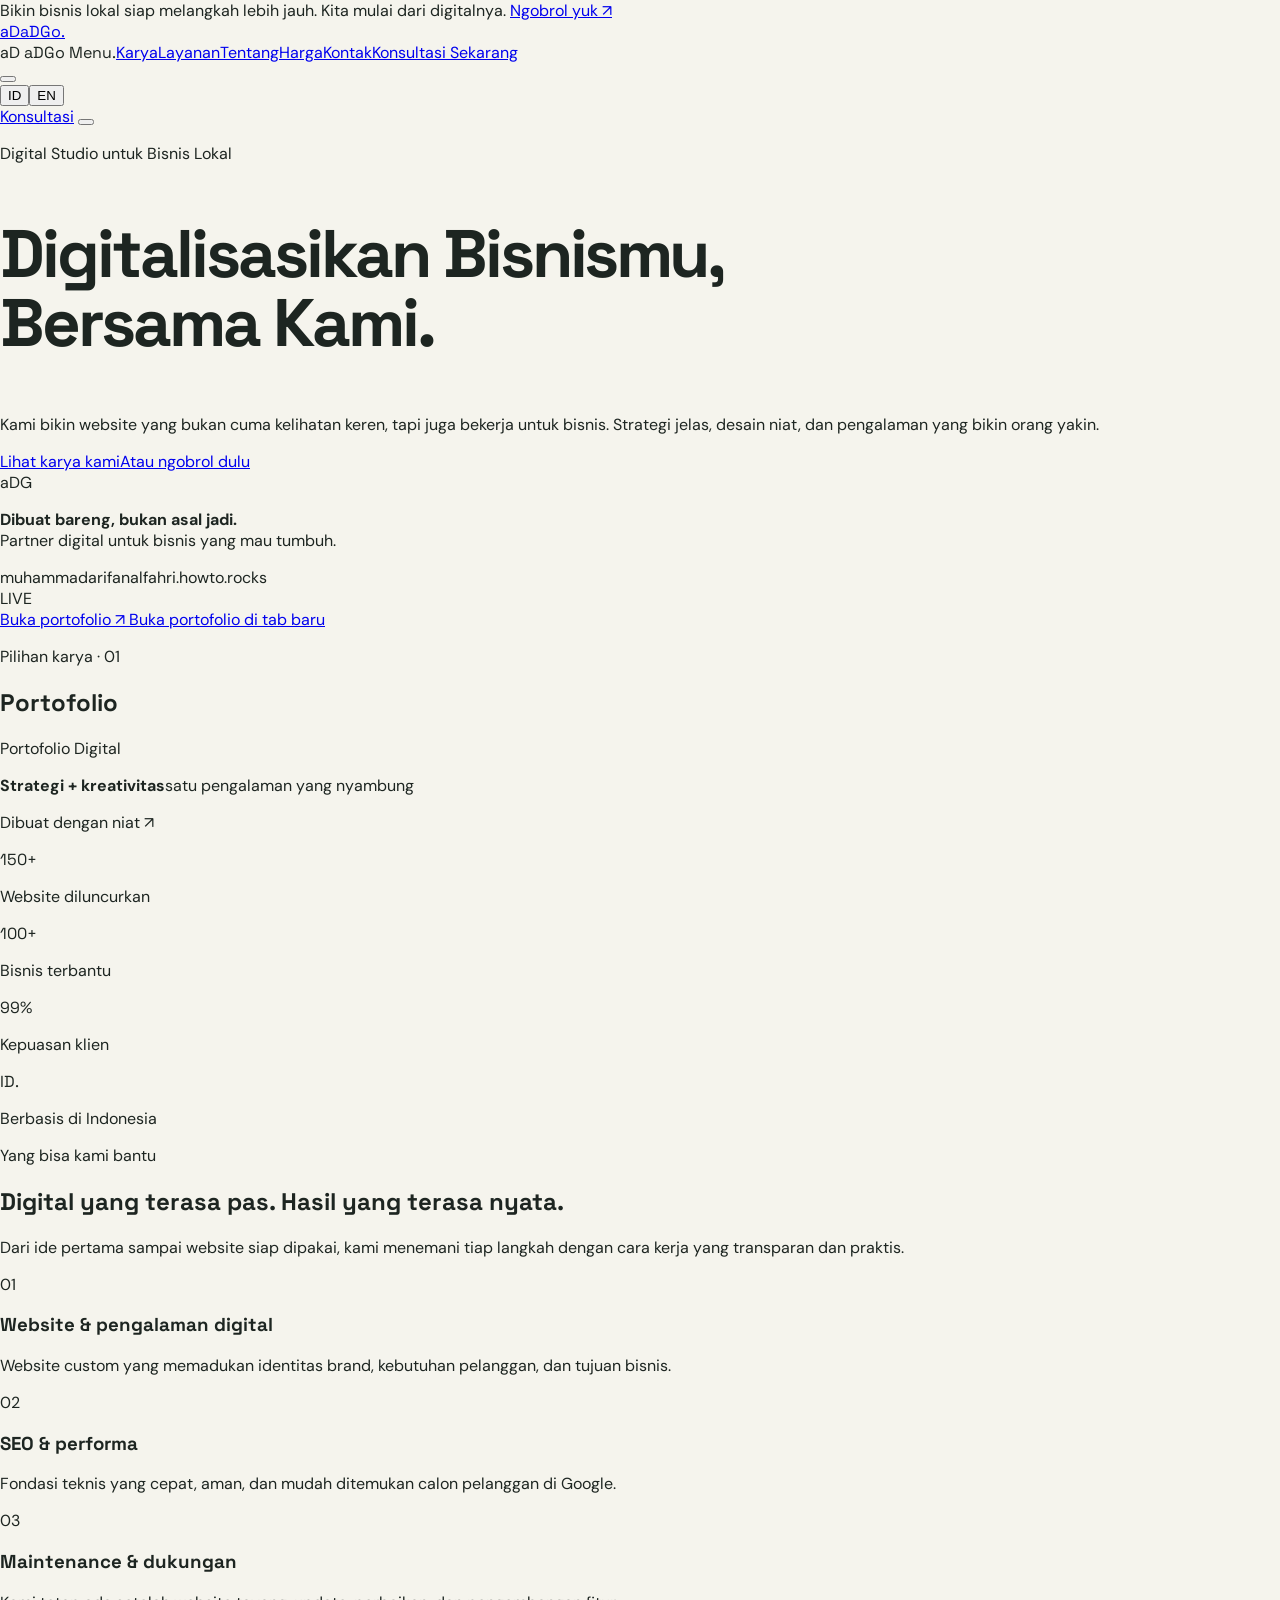
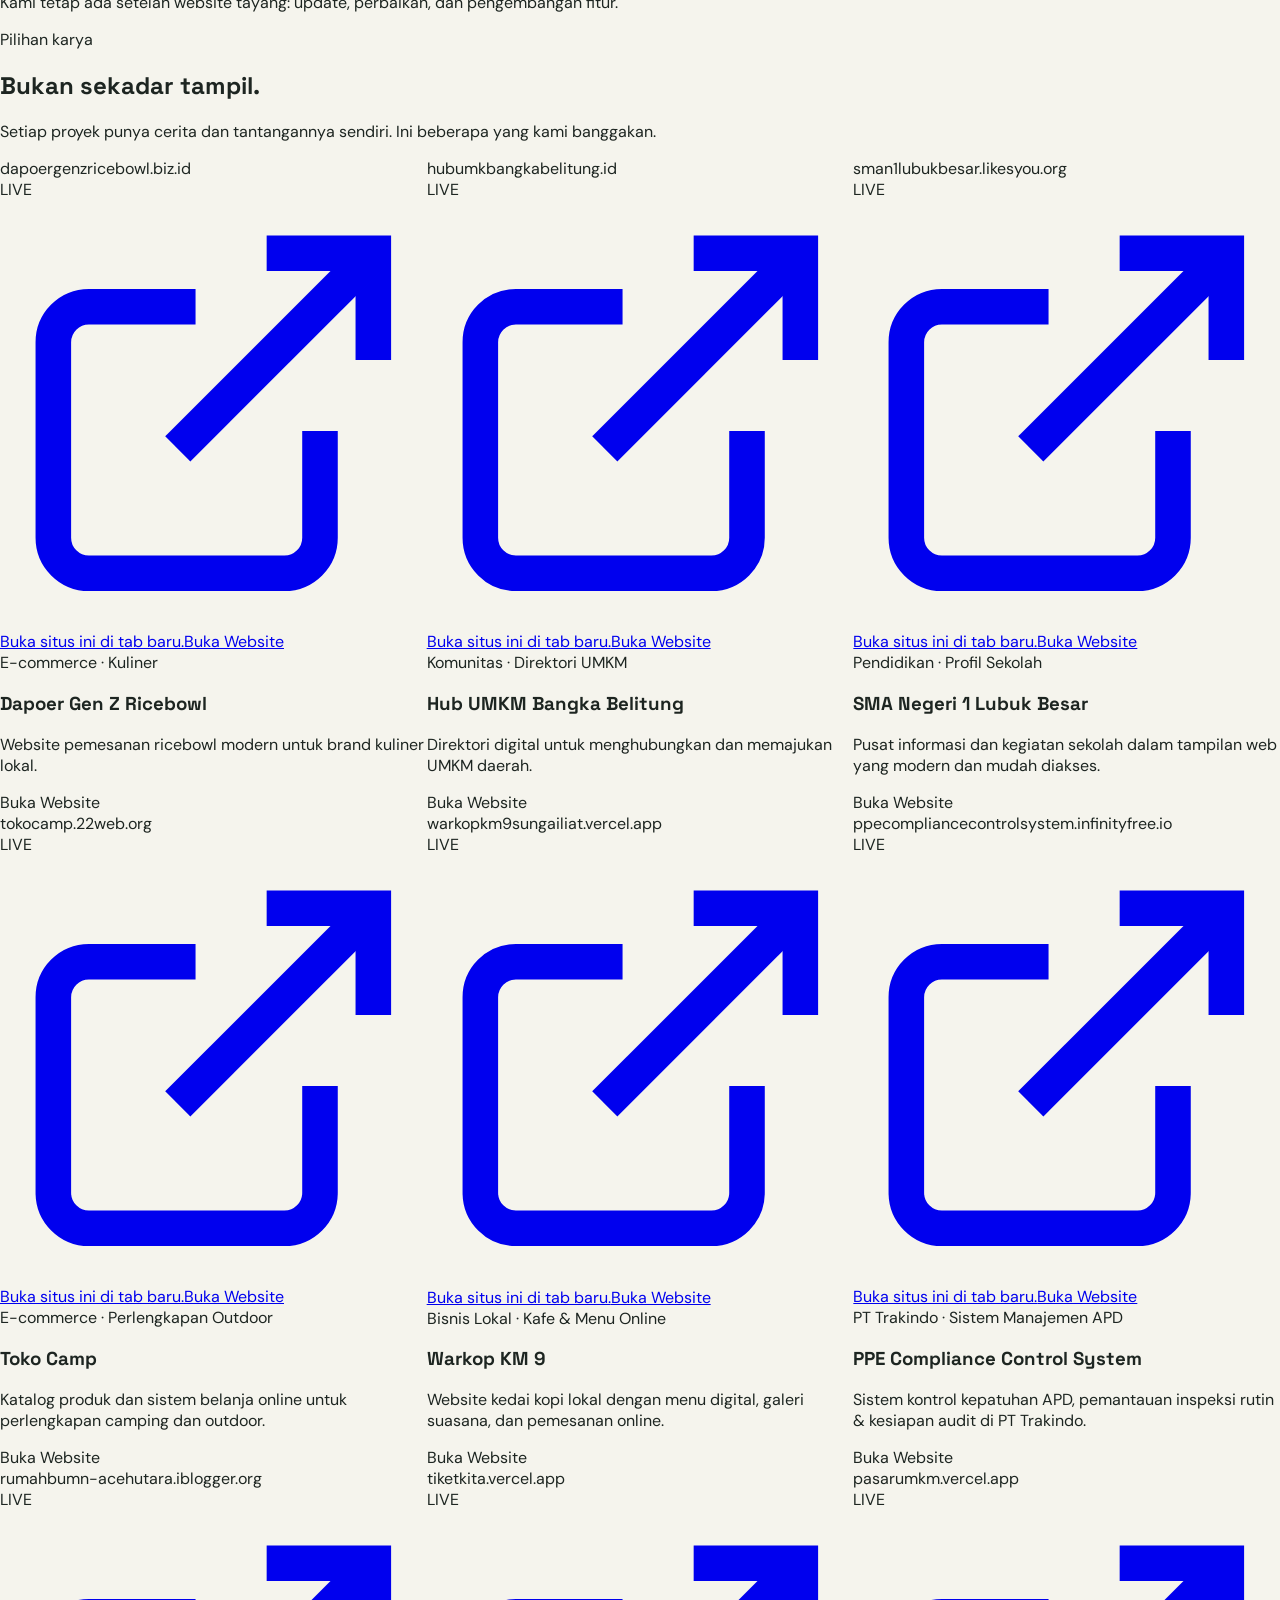
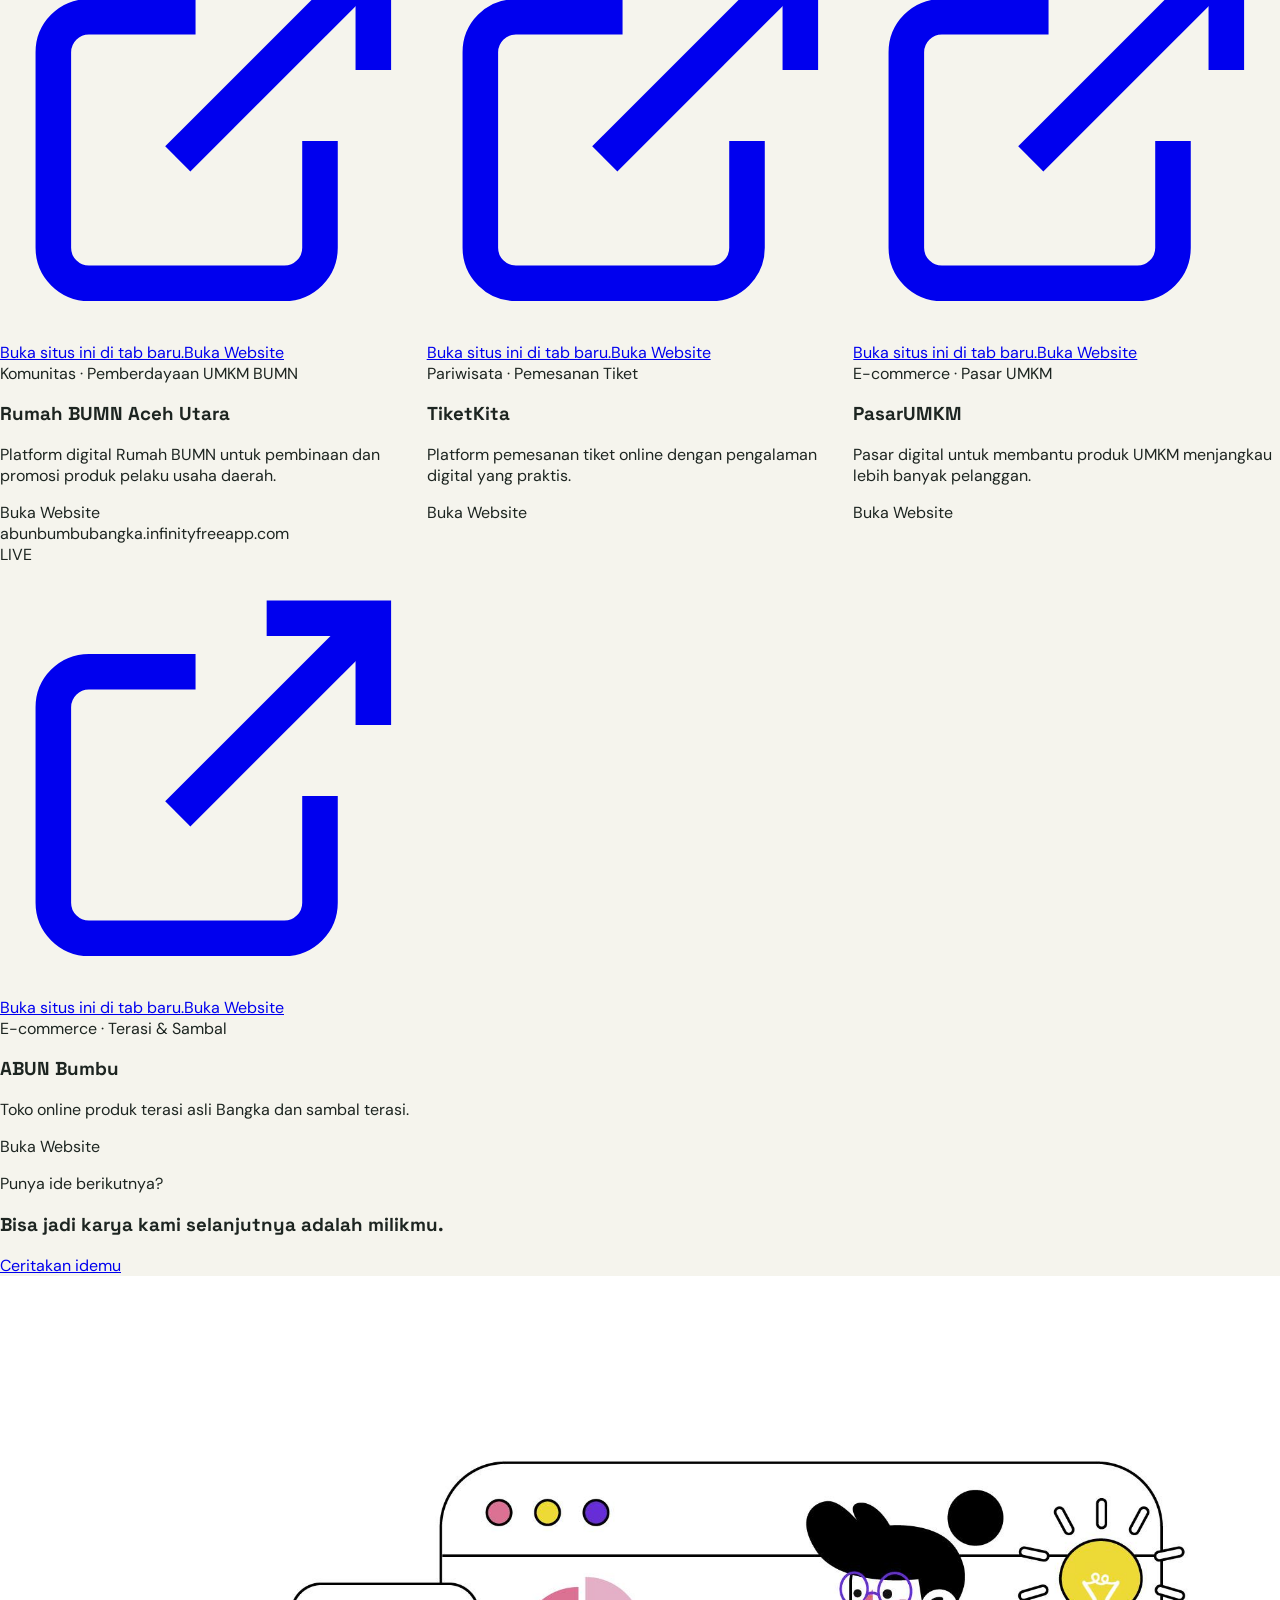
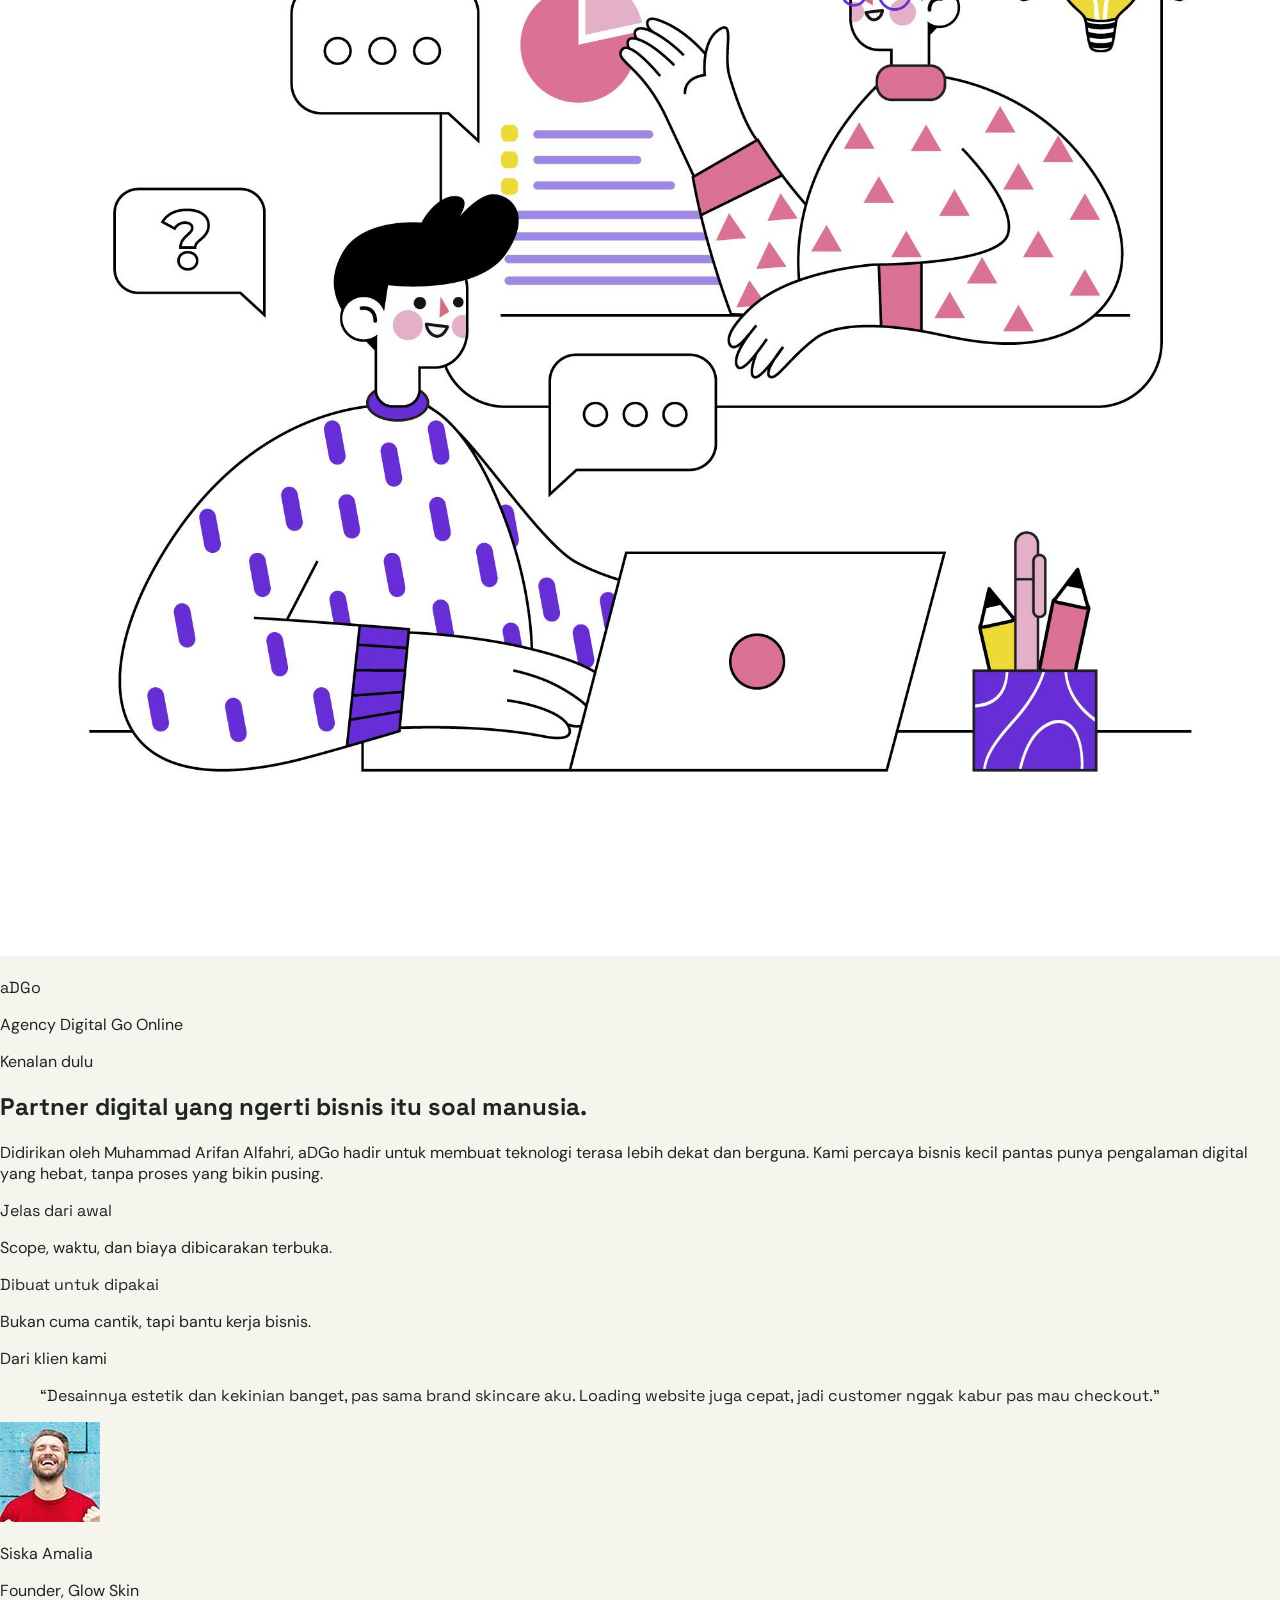
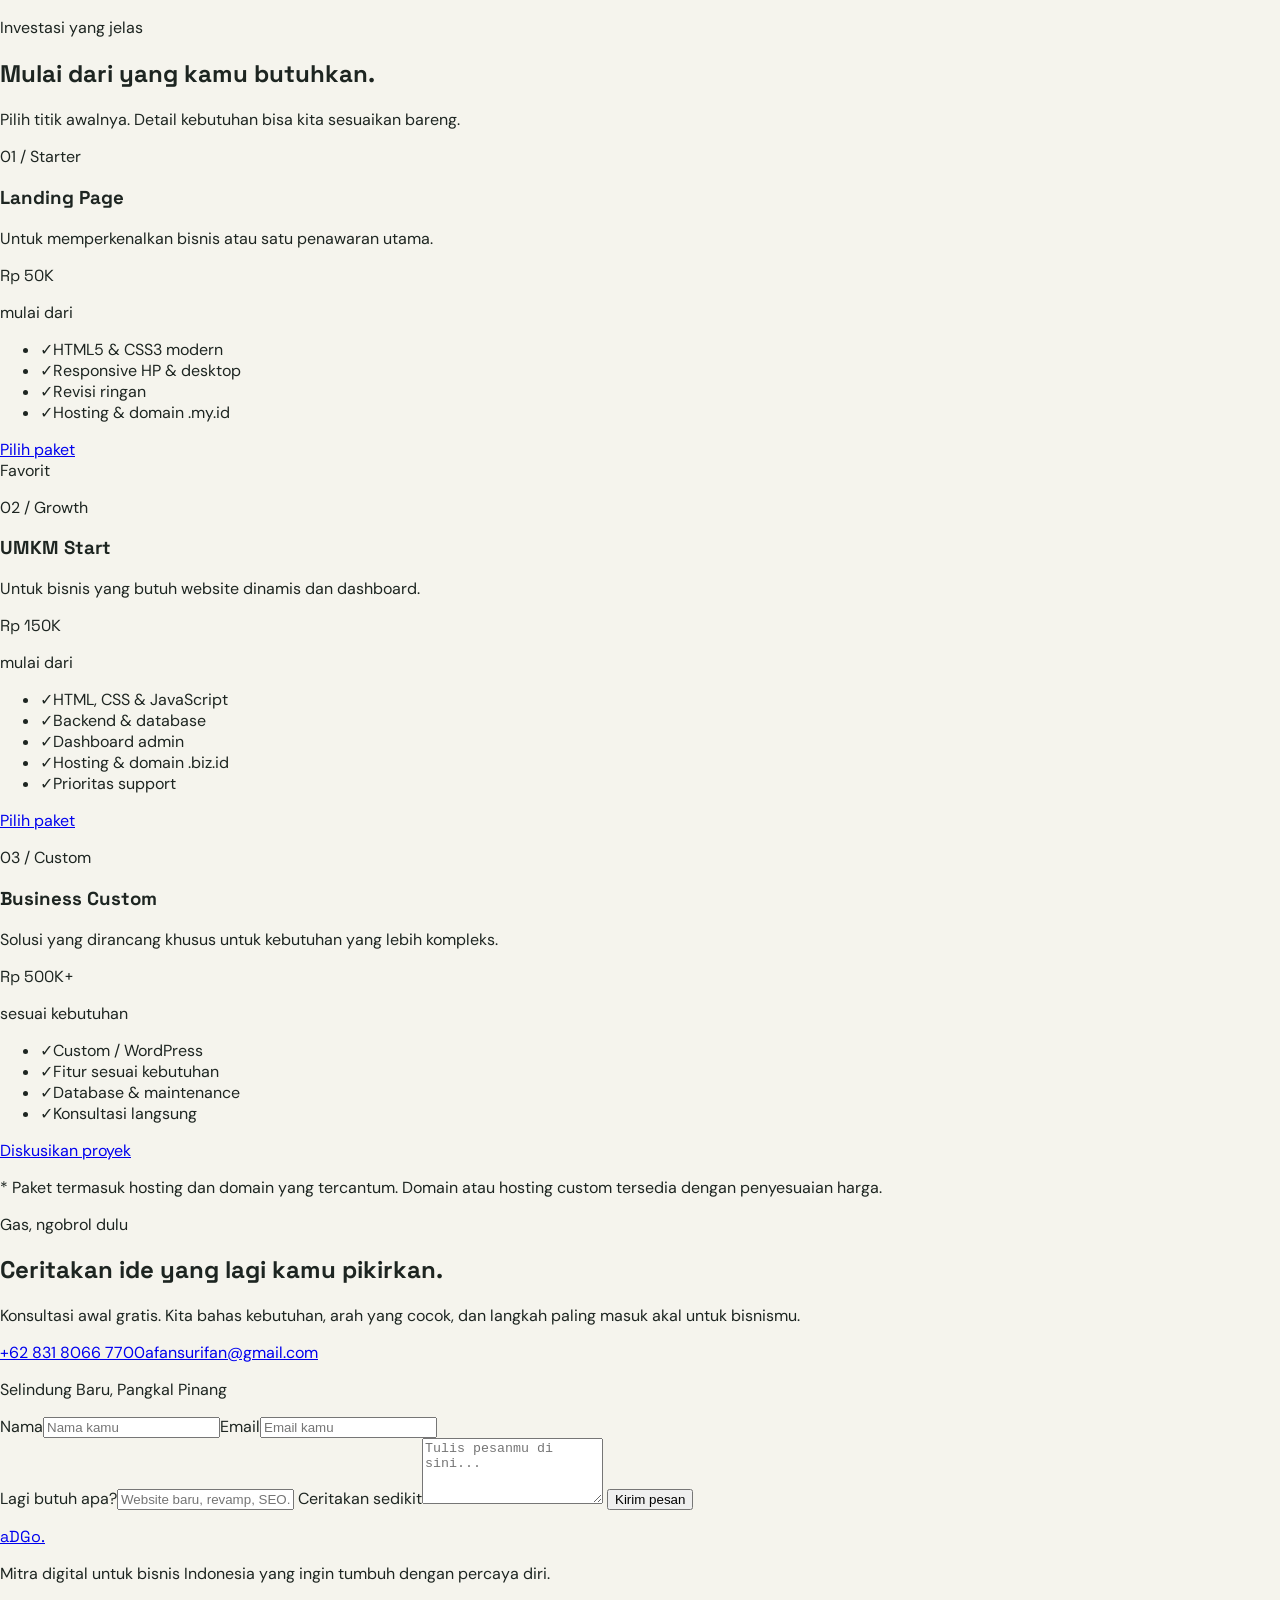
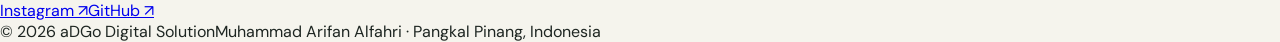
==== index.html @ a9152cf7 "Update index.html" ====
<!doctype html>
<html lang="id">

<head>
    <meta charset="utf-8">
    <meta name="viewport" content="width=device-width, initial-scale=1">
    <meta name="author" content="Muhammad Arifan Alfahri">
    <meta name="description"
        content="aDGo membantu bisnis lokal tumbuh lewat website yang dirancang dengan strategi, visual yang kuat, dan teknologi yang tepat.">
    <meta name="theme-color" content="#f5f4ed">
    <link rel="canonical" href="https://adgo.vercel.app/">
    <meta property="og:title" content="aDGo — Digital yang bikin bisnis bergerak">
    <meta property="og:description"
        content="Website yang dirancang untuk bikin bisnis lokal tampil lebih serius di dunia digital.">
    <meta property="og:image" content="https://adgo.vercel.app/img/portfolio-1.jpg">
    <meta property="og:url" content="https://adgo.vercel.app/">
    <meta property="og:type" content="website">
    <title>aDGo — Agency Digital Go Online</title>
    <link rel="icon" href="favicon.svg" type="image/svg+xml">
    <link rel="preconnect" href="https://fonts.googleapis.com">
    <link rel="preconnect" href="https://fonts.gstatic.com" crossorigin>
    <link
        href="https://fonts.googleapis.com/css2?family=DM+Sans:wght@400;500;600;700&family=Space+Grotesk:wght@400;500;600;700&display=swap"
        rel="stylesheet">
    <script src="https://cdn.jsdelivr.net/npm/@tailwindcss/browser@4"></script>
    <script src="https://unpkg.com/lucide@latest"></script>
    <style>
        :root {
            color-scheme: light;
            --paper: #f5f4ed;
            --ink: #1d2521;
            --muted: #68716b;
            --lime: #d7ff4f;
            --coral: #f07861;
            --line: #d9ddd4;
        }

        * {
            box-sizing: border-box;
            min-width: 0;
        }

        html {
            scroll-behavior: smooth;
            scroll-padding-top: 88px;
            /* fallback untuk browser lama, clip untuk yang modern */
            overflow-x: hidden;
            overflow-x: clip;
            -webkit-text-size-adjust: 100%;
            text-size-adjust: 100%;
        }

        body {
            margin: 0;
            background: var(--paper);
            color: var(--ink);
            font-family: "DM Sans", sans-serif;
            overflow-x: hidden;
            overflow-x: clip;
            overflow-wrap: break-word;
            word-break: normal;
        }

        /* Semua media tidak boleh melebihi container-nya */
        img,
        svg,
        iframe,
        video,
        canvas {
            max-width: 100%;
        }

        h1,
        h2,
        h3,
        h4,
        p,
        li,
        blockquote,
        a,
        span {
            overflow-wrap: break-word;
        }

        h1,
        h2,
        h3,
        .display-font {
            font-family: "Space Grotesk", sans-serif;
            letter-spacing: 0;
        }

        ::selection {
            background: var(--lime);
            color: var(--ink);
        }

        .paper-grid {
            background-image: radial-gradient(#9aa198 0.7px, transparent 0.7px);
            background-size: 18px 18px;
        }

        /* ── Judul hero: ukuran fluid agar tidak pernah terpotong ── */
        .hero-title {
            font-size: clamp(1.95rem, 6.4vw, 4.2rem);
            line-height: 1.03;
            letter-spacing: -0.045em;
        }

        /* ── Grid karya: 1 kolom di HP, 2 di tablet, 3 di desktop ── */
        #projectGrid {
            display: grid;
            grid-template-columns: minmax(0, 1fr);
        }

        @media (min-width: 30rem) {
            #projectGrid {
                grid-template-columns: repeat(2, minmax(0, 1fr));
            }
        }

        @media (min-width: 64rem) {
            #projectGrid {
                grid-template-columns: repeat(3, minmax(0, 1fr));
            }
        }

        /* ── Mobile drawer navigasi ── */
        #navLinks.mobile-drawer {
            position: fixed;
            top: 0;
            left: 0;
            right: 0;
            width: 100%;
            max-height: 85vh;
            overflow-y: auto;
            -webkit-overflow-scrolling: touch;
            background: #f5f4ed;
            border-bottom: 2px solid #1d2521;
            box-shadow: 0 25px 50px -12px rgba(29, 37, 33, 0.35);
            transform: translateY(-100%);
            transition: transform 0.35s cubic-bezier(0.16, 1, 0.3, 1), opacity 0.3s ease;
            opacity: 0;
            pointer-events: none;
            display: flex;
            flex-direction: column;
            z-index: 100;
        }

        #navLinks.mobile-drawer.is-open {
            transform: translateY(0);
            opacity: 1;
            pointer-events: auto;
        }

        #navScrim {
            position: fixed;
            inset: 0;
            background: rgba(17, 23, 19, 0.6);
            backdrop-filter: blur(4px);
            -webkit-backdrop-filter: blur(4px);
            z-index: 90;
            transition: opacity 0.3s ease;
            opacity: 0;
            pointer-events: none;
        }

        #navScrim.is-open {
            opacity: 1;
            pointer-events: auto;
        }

        @media (min-width: 64rem) {

            #navLinks.mobile-drawer,
            #navLinks.mobile-drawer.is-open {
                position: static;
                inset: auto;
                transform: none;
                opacity: 1;
                pointer-events: auto;
                display: flex;
                flex-direction: row;
                width: auto;
                max-height: none;
                overflow: visible;
                background: transparent;
                border: 0;
                box-shadow: none;
                z-index: auto;
            }
        }

        .reveal {
            animation: rise-in .7s both;
        }

        @keyframes rise-in {
            from {
                opacity: 0;
                transform: translateY(18px);
            }

            to {
                opacity: 1;
                transform: translateY(0);
            }
        }

        @media (prefers-reduced-motion: reduce) {

            *,
            *::before,
            *::after {
                scroll-behavior: auto !important;
                animation-duration: .01ms !important;
                transition-duration: .01ms !important;
            }
        }
    </style>
</head>

<body>
    <div class="bg-[#1d2521] px-4 py-2.5 text-center text-xs font-medium text-white sm:text-sm">
        <span data-id="Bikin bisnis lokal siap melangkah lebih jauh. Kita mulai dari digitalnya."
            data-en="Helping local businesses take their next step. Let's start with digital.">Bikin bisnis lokal siap
            melangkah lebih jauh. Kita mulai dari digitalnya.</span>
        <a href="#contact"
            class="ml-2 inline-flex items-center gap-1 font-bold text-[#d7ff4f] underline underline-offset-4"><span
                data-id="Ngobrol yuk" data-en="Let's talk">Ngobrol yuk</span> <span aria-hidden="true">↗</span></a>
    </div>

    <header class="sticky top-0 z-50 border-b border-[#d9ddd4] bg-[#f5f4ed]/95 backdrop-blur-md">
        <nav class="mx-auto flex max-w-7xl items-center justify-between gap-3 px-4 py-4 sm:px-5 lg:px-8"
            aria-label="Main navigation">
            <a href="#home" class="flex shrink-0 items-center gap-2.5" aria-label="aDGo home"><span
                    class="grid size-9 place-items-center rounded-[10px] bg-[#d7ff4f] font-bold tracking-tight">aD</span><span
                    class="display-font text-xl font-bold">aDGo<span class="text-[#f07861]">.</span></span></a>
            <button id="navScrim" type="button"
                class="fixed inset-0 z-[60] hidden bg-[#111713]/50 backdrop-blur-sm lg:hidden"
                aria-label="Close menu"></button>
            <div id="navLinks"
                class="mobile-drawer flex flex-col gap-1 px-6 pb-6 pt-5 lg:flex-row lg:items-center lg:gap-7 lg:p-0">
                <div class="mb-4 flex items-center justify-between border-b border-[#d9ddd4] pb-4 lg:hidden">
                    <div class="flex items-center gap-2">
                        <span class="grid size-8 place-items-center rounded-lg bg-[#d7ff4f] text-xs font-bold">aD</span>
                        <span class="display-font text-lg font-bold">aDGo Menu<span
                                class="text-[#f07861]">.</span></span>
                    </div>
                    <button id="drawerCloseButton" type="button"
                        class="grid size-10 place-items-center rounded-full border border-[#d9ddd4] text-[#1d2521] hover:bg-black/5"
                        aria-label="Close menu"><i data-lucide="x" class="size-5"></i></button>
                </div>
                <a class="nav-link block border-b border-[#d9ddd4]/60 py-3 text-base font-semibold text-[#58615b] hover:text-[#1d2521] lg:border-0 lg:py-0 lg:text-sm"
                    href="#work" data-id="Karya" data-en="Work">Karya</a>
                <a class="nav-link block border-b border-[#d9ddd4]/60 py-3 text-base font-semibold text-[#58615b] hover:text-[#1d2521] lg:border-0 lg:py-0 lg:text-sm"
                    href="#services" data-id="Layanan" data-en="Services">Layanan</a>
                <a class="nav-link block border-b border-[#d9ddd4]/60 py-3 text-base font-semibold text-[#58615b] hover:text-[#1d2521] lg:border-0 lg:py-0 lg:text-sm"
                    href="#about" data-id="Tentang" data-en="About">Tentang</a>
                <a class="nav-link block border-b border-[#d9ddd4]/60 py-3 text-base font-semibold text-[#58615b] hover:text-[#1d2521] lg:border-0 lg:py-0 lg:text-sm"
                    href="#pricing" data-id="Harga" data-en="Pricing">Harga</a>
                <a class="nav-link block border-b border-[#d9ddd4]/60 py-3 text-base font-semibold text-[#58615b] hover:text-[#1d2521] lg:border-0 lg:py-0 lg:text-sm"
                    href="#contact" data-id="Kontak" data-en="Contact">Kontak</a>
                <div class="mt-4 flex flex-col gap-3 pt-2 lg:hidden">
                    <a href="https://api.whatsapp.com/send/?phone=6283180667700" target="_blank" rel="noreferrer"
                        class="flex items-center justify-center gap-2 rounded-full bg-[#1d2521] py-3 text-sm font-bold text-white shadow-md">
                        <span data-id="Konsultasi Sekarang" data-en="Let's talk">Konsultasi Sekarang</span>
                        <i data-lucide="arrow-up-right" class="size-4 text-[#d7ff4f]"></i>
                    </a>
                </div>
            </div>
            <div class="flex shrink-0 items-center gap-2 sm:gap-3">
                <div class="flex items-center rounded-full border border-[#d9ddd4] p-1 text-xs font-bold"
                    aria-label="Choose language"><button type="button"
                        class="lang-button rounded-full bg-[#1d2521] px-2.5 py-1.5 text-white" data-lang="id"
                        aria-pressed="true">ID</button><button type="button"
                        class="lang-button rounded-full px-2.5 py-1.5 text-[#68716b]" data-lang="en"
                        aria-pressed="false">EN</button></div>
                <a href="https://api.whatsapp.com/send/?phone=6283180667700" target="_blank" rel="noreferrer"
                    class="hidden items-center gap-2 rounded-full bg-[#1d2521] px-5 py-3 text-sm font-bold text-white transition hover:bg-[#38423b] sm:inline-flex"><span
                        data-id="Konsultasi" data-en="Let's talk">Konsultasi</span><i data-lucide="arrow-up-right"
                        class="size-4"></i></a>
                <button id="menuButton" type="button"
                    class="grid size-10 place-items-center rounded-full border border-[#d9ddd4] lg:hidden"
                    aria-label="Open menu" aria-expanded="false" aria-controls="navLinks"><i data-lucide="menu"
                        class="size-5"></i></button>
            </div>
        </nav>
    </header>

    <main>
        <section id="home"
            class="mx-auto grid max-w-7xl items-center gap-12 px-5 pb-20 pt-14 md:pb-28 md:pt-20 lg:grid-cols-[1.02fr_.98fr] lg:gap-8 lg:px-8">
            <div class="reveal relative z-10">
                <p
                    class="mb-6 inline-flex items-center gap-2 rounded-full border border-[#d9ddd4] bg-white/60 px-4 py-2 text-xs font-bold uppercase tracking-[.12em] text-[#59625b]">
                    <span class="size-2 shrink-0 rounded-full bg-[#f07861]"></span><span
                        data-id="Digital Studio untuk Bisnis Lokal" data-en="Digital Studio for Local Business">Digital
                        Studio untuk Bisnis Lokal</span>
                </p>
                <h1 class="display-font hero-title max-w-3xl font-bold">
                    <span data-id="Digitalisasikan Bisnismu," data-en="Digitalize Your Business,">Digitalisasikan
                        Bisnismu,</span><br><span class="relative inline-block"><span class="relative z-10"
                            data-id="Bersama Kami." data-en="Grow & Compete Digitally.">Maju Bersama &amp;
                            Bersaing.</span><span
                            class="absolute -bottom-1 left-0 -z-0 h-5 w-full -rotate-2 bg-[#d7ff4f] sm:h-7"></span></span>
                </h1>
                <p class="mt-7 max-w-xl text-base leading-8 text-[#68716b] sm:text-lg"
                    data-id="Kami bikin website yang bukan cuma kelihatan keren, tapi juga bekerja untuk bisnis. Strategi jelas, desain niat, dan pengalaman yang bikin orang yakin."
                    data-en="We build websites that don't just look good, but work hard for your business. Clear strategy, thoughtful design, and experiences that earn trust.">
                    Kami bikin website yang bukan cuma kelihatan keren, tapi juga bekerja untuk bisnis. Strategi jelas,
                    desain niat, dan pengalaman yang bikin orang yakin.</p>
                <div class="mt-8 flex flex-wrap items-center gap-3"><a href="#work"
                        class="inline-flex items-center gap-3 rounded-full bg-[#1d2521] px-6 py-4 text-sm font-bold text-white transition hover:-translate-y-0.5 hover:bg-[#38423b]"><span
                            data-id="Lihat karya kami" data-en="Explore our work">Lihat karya kami</span><i
                            data-lucide="arrow-down-right" class="size-4 text-[#d7ff4f]"></i></a><a
                        href="https://api.whatsapp.com/send/?phone=6283180667700" target="_blank" rel="noreferrer"
                        class="px-4 py-3 text-sm font-bold text-[#1d2521] underline decoration-[#f07861] decoration-2 underline-offset-4"
                        data-id="Atau ngobrol dulu" data-en="Or just say hi">Atau ngobrol dulu</a></div>
                <div class="mt-12 flex items-center gap-4 border-t border-[#d9ddd4] pt-6">
                    <div class="flex shrink-0 -space-x-2" aria-hidden="true"><span
                            class="grid size-9 place-items-center rounded-full border-2 border-[#f5f4ed] bg-[#f07861] text-xs font-bold text-white">a</span><span
                            class="grid size-9 place-items-center rounded-full border-2 border-[#f5f4ed] bg-[#d7ff4f] text-xs font-bold">D</span><span
                            class="grid size-9 place-items-center rounded-full border-2 border-[#f5f4ed] bg-[#a9c5b0] text-xs font-bold">G</span>
                    </div>
                    <p class="text-sm leading-5 text-[#68716b]"><strong class="text-[#1d2521]"
                            data-id="Dibuat bareng, bukan asal jadi."
                            data-en="Built together, never off-the-shelf.">Dibuat bareng, bukan asal
                            jadi.</strong><br><span data-id="Partner digital untuk bisnis yang mau tumbuh."
                            data-en="Your digital partner for what's next.">Partner digital untuk bisnis yang mau
                            tumbuh.</span></p>
                </div>
            </div>
            <div class="relative mx-auto w-full max-w-[570px] lg:ml-auto">
                <div
                    class="paper-grid absolute -right-2 -top-4 h-24 w-24 opacity-60 sm:-right-7 sm:-top-7 sm:h-36 sm:w-36">
                </div>
                <div class="relative overflow-hidden rounded-[1.8rem] bg-[#d7ff4f] p-3 sm:rounded-[2.4rem] sm:p-4">
                    <div
                        class="relative aspect-[4/4.15] w-full overflow-hidden rounded-[1.35rem] bg-[#1d2521] sm:rounded-[1.9rem]">
                        <!-- macOS style browser header -->
                        <div
                            class="flex items-center justify-between gap-2 border-b border-white/10 bg-[#161d19] px-3 py-2.5 text-white sm:px-4">
                            <div class="flex shrink-0 items-center gap-1.5">
                                <span class="size-2.5 rounded-full bg-[#f07861]"></span>
                                <span class="size-2.5 rounded-full bg-[#d7ff4f]"></span>
                                <span class="size-2.5 rounded-full bg-[#52c41a]"></span>
                            </div>
                            <div
                                class="flex min-w-0 flex-1 items-center justify-center gap-1.5 rounded-full bg-white/10 px-3 py-1 text-xs text-white/80">
                                <i data-lucide="lock" class="size-3 shrink-0 text-[#d7ff4f]"></i>
                                <span class="truncate font-mono text-[10px] sm:text-[11px]">muhammadarifanalfahri.howto.rocks</span>
                            </div>
                            <span
                                class="hidden shrink-0 items-center gap-1.5 rounded-full bg-[#d7ff4f]/20 px-2 py-0.5 text-[10px] font-bold text-[#d7ff4f] sm:flex">
                                <span class="size-1.5 rounded-full bg-[#d7ff4f] animate-pulse"></span>
                                <span>LIVE</span>
                            </span>
                        </div>

                        <div class="relative h-[calc(100%-41px)] w-full overflow-hidden bg-white">
                            <img src="https://api.microlink.io/?url=https%3A%2F%2Fmuhammadarifanalfahri.howto.rocks%2F&amp;screenshot=true&amp;meta=false&amp;embed=screenshot.url"
                                alt="Tampilan halaman awal portofolio Muhammad Arifan Alfahri"
                                class="h-full w-full object-cover object-top" loading="lazy"
                                onerror="this.style.display='none'; this.nextElementSibling.nextElementSibling.classList.remove('hidden')">
                            <a href="https://muhammadarifanalfahri.howto.rocks/" target="_blank"
                                rel="noopener noreferrer"
                                class="absolute inset-0 flex items-end justify-center bg-gradient-to-t from-black/50 to-transparent p-5 opacity-0 transition-opacity hover:opacity-100 focus:opacity-100"
                                aria-label="Buka portofolio Muhammad Arifan Alfahri di tab baru">
                                <span class="rounded-full bg-[#d7ff4f] px-4 py-2 text-sm font-bold text-[#1d2521]"
                                    data-id="Buka portofolio ↗" data-en="Open portfolio ↗">Buka portofolio ↗</span>
                            </a>
                            <a href="https://muhammadarifanalfahri.howto.rocks/" target="_blank"
                                rel="noopener noreferrer"
                                class="absolute inset-0 hidden flex flex-col items-center justify-center gap-3 bg-[#f5f4ed] p-6 text-center text-[#1d2521]">
                                <i data-lucide="external-link" class="size-7 text-[#c74e3d]"></i>
                                <span class="text-sm font-semibold" data-id="Buka portofolio di tab baru"
                                    data-en="Open portfolio in a new tab">Buka portofolio di tab baru</span>
                            </a>
                        </div>

                        <div
                            class="pointer-events-none absolute inset-x-0 bottom-0 bg-gradient-to-t from-[#111713]/95 via-[#111713]/50 to-transparent p-6 pt-20 text-white sm:p-8 sm:pt-28">
                            <p class="mb-2 text-xs font-bold uppercase tracking-[.16em] text-[#d7ff4f]"
                                data-id="Pilihan karya · 01" data-en="Selected work · 01">Pilihan karya · 01</p>
                            <h2 class="display-font text-2xl font-bold sm:text-3xl" data-id="Portofolio"
                                data-en="Portfolio">Portofolio</h2>
                            <p class="mt-1 text-sm text-white/75" data-id="Portofolio Digital"
                                data-en="Digital Portfolio">Portofolio Digital</p>
                        </div>
                    </div>
                </div>
                <div
                    class="absolute -bottom-7 -left-2 flex items-center gap-3 rounded-2xl border border-[#d9ddd4] bg-white px-3 py-3 shadow-[0_12px_30px_rgba(29,37,33,.1)] sm:-left-8 sm:px-5 sm:py-4">
                    <span class="grid size-10 shrink-0 place-items-center rounded-xl bg-[#f07861]/15 text-[#c74e3d]"><i
                            data-lucide="sparkles" class="size-5"></i></span>
                    <p class="text-xs leading-5 text-[#68716b]"><strong class="block text-sm text-[#1d2521]"
                            data-id="Strategi + kreativitas" data-en="Strategy + creativity">Strategi +
                            kreativitas</strong><span data-id="satu pengalaman yang nyambung"
                            data-en="in one connected experience">satu pengalaman yang nyambung</span></p>
                </div><span
                    class="absolute -right-2 top-12 hidden rotate-6 rounded-full bg-[#f07861] px-4 py-2 text-xs font-bold text-white sm:block"
                    data-id="Dibuat dengan niat ↗" data-en="Made with intention ↗">Dibuat dengan niat ↗</span>
            </div>
        </section>

        <section class="border-y border-[#d9ddd4] bg-white/55">
            <div
                class="mx-auto grid max-w-7xl grid-cols-2 divide-x divide-[#d9ddd4] px-5 py-2 sm:grid-cols-4 lg:px-8">
                <div class="px-3 py-5 sm:px-7">
                    <p class="display-font text-2xl font-bold sm:text-3xl">150<span class="text-[#f07861]">+</span></p>
                    <p class="mt-1 text-xs font-semibold text-[#68716b] sm:text-sm" data-id="Website diluncurkan"
                        data-en="Websites launched">Website diluncurkan</p>
                </div>
                <div class="px-3 py-5 sm:px-7">
                    <p class="display-font text-2xl font-bold sm:text-3xl">100<span class="text-[#f07861]">+</span></p>
                    <p class="mt-1 text-xs font-semibold text-[#68716b] sm:text-sm" data-id="Bisnis terbantu"
                        data-en="Businesses supported">Bisnis terbantu</p>
                </div>
                <div class="border-t border-[#d9ddd4] px-3 py-5 sm:border-t-0 sm:px-7">
                    <p class="display-font text-2xl font-bold sm:text-3xl">99<span class="text-[#f07861]">%</span></p>
                    <p class="mt-1 text-xs font-semibold text-[#68716b] sm:text-sm" data-id="Kepuasan klien"
                        data-en="Client satisfaction">Kepuasan klien</p>
                </div>
                <div class="border-t border-[#d9ddd4] px-3 py-5 sm:border-t-0 sm:px-7">
                    <p class="display-font text-2xl font-bold sm:text-3xl">ID<span class="text-[#f07861]">.</span></p>
                    <p class="mt-1 text-xs font-semibold text-[#68716b] sm:text-sm" data-id="Berbasis di Indonesia"
                        data-en="Based in Indonesia">Berbasis di Indonesia</p>
                </div>
            </div>
        </section>

        <section id="services" class="mx-auto max-w-7xl px-5 py-20 md:py-28 lg:px-8">
            <div class="mb-10 flex flex-col gap-5 md:mb-14 md:flex-row md:items-end md:justify-between">
                <div>
                    <p class="mb-3 text-xs font-bold uppercase tracking-[.18em] text-[#c74e3d]"
                        data-id="Yang bisa kami bantu" data-en="What we do">Yang bisa kami bantu</p>
                    <h2 class="display-font max-w-2xl text-3xl font-bold leading-tight tracking-[-.04em] sm:text-4xl md:text-5xl"
                        data-id="Digital yang terasa pas. Hasil yang terasa nyata."
                        data-en="Digital that feels right. Results you can feel.">Digital yang terasa pas. Hasil yang
                        terasa nyata.</h2>
                </div>
                <p class="max-w-md text-sm leading-7 text-[#68716b]"
                    data-id="Dari ide pertama sampai website siap dipakai, kami menemani tiap langkah dengan cara kerja yang transparan dan praktis."
                    data-en="From first idea to launch day, we stay close with a process that's transparent, thoughtful, and practical.">
                    Dari ide pertama sampai website siap dipakai, kami menemani tiap langkah dengan cara kerja yang
                    transparan dan praktis.</p>
            </div>
            <div class="grid gap-4 md:grid-cols-3">
                <article class="rounded-[1.4rem] border border-[#d9ddd4] bg-white p-6 sm:p-8"><span
                        class="mb-8 grid size-12 place-items-center rounded-2xl bg-[#d7ff4f]"><i
                            data-lucide="panels-top-left" class="size-5"></i></span>
                    <p class="mb-2 text-xs font-bold uppercase tracking-[.14em] text-[#68716b]">01</p>
                    <h3 class="display-font text-xl font-bold" data-id="Website & pengalaman digital"
                        data-en="Websites & digital experiences">Website &amp; pengalaman digital</h3>
                    <p class="mt-3 text-sm leading-7 text-[#68716b]"
                        data-id="Website custom yang memadukan identitas brand, kebutuhan pelanggan, dan tujuan bisnis."
                        data-en="Custom websites that connect your brand identity, customer needs, and business goals.">
                        Website custom yang memadukan identitas brand, kebutuhan pelanggan, dan tujuan bisnis.</p>
                </article>
                <article class="rounded-[1.4rem] border border-[#d9ddd4] bg-white p-6 sm:p-8"><span
                        class="mb-8 grid size-12 place-items-center rounded-2xl bg-[#f07861]/20 text-[#c74e3d]"><i
                            data-lucide="search-check" class="size-5"></i></span>
                    <p class="mb-2 text-xs font-bold uppercase tracking-[.14em] text-[#68716b]">02</p>
                    <h3 class="display-font text-xl font-bold" data-id="SEO & performa" data-en="SEO & performance">SEO
                        &amp; performa</h3>
                    <p class="mt-3 text-sm leading-7 text-[#68716b]"
                        data-id="Fondasi teknis yang cepat, aman, dan mudah ditemukan calon pelanggan di Google."
                        data-en="A fast, secure technical foundation that helps the right people find you on Google.">
                        Fondasi teknis yang cepat, aman, dan mudah ditemukan calon pelanggan di Google.</p>
                </article>
                <article class="rounded-[1.4rem] border border-[#d9ddd4] bg-white p-6 sm:p-8"><span
                        class="mb-8 grid size-12 place-items-center rounded-2xl bg-[#d8e6d8]"><i data-lucide="life-buoy"
                            class="size-5"></i></span>
                    <p class="mb-2 text-xs font-bold uppercase tracking-[.14em] text-[#68716b]">03</p>
                    <h3 class="display-font text-xl font-bold" data-id="Maintenance & dukungan"
                        data-en="Maintenance & support">Maintenance &amp; dukungan</h3>
                    <p class="mt-3 text-sm leading-7 text-[#68716b]"
                        data-id="Kami tetap ada setelah website tayang: update, perbaikan, dan pengembangan fitur."
                        data-en="We're here after launch too: updates, fixes, and new features as you grow.">Kami tetap
                        ada setelah website tayang: update, perbaikan, dan pengembangan fitur.</p>
                </article>
            </div>
        </section>

        <section id="work" class="bg-[#1d2521] py-20 text-white md:py-28">
            <div class="mx-auto max-w-7xl px-5 lg:px-8">
                <div class="mb-10 flex flex-col gap-5 sm:flex-row sm:items-end sm:justify-between md:mb-14">
                    <div>
                        <p class="mb-3 text-xs font-bold uppercase tracking-[.18em] text-[#d7ff4f]"
                            data-id="Pilihan karya" data-en="Selected work">Pilihan karya</p>
                        <h2 class="display-font text-3xl font-bold tracking-[-.04em] sm:text-4xl md:text-5xl"
                            data-id="Bukan sekadar tampil." data-en="More than just good looks.">Bukan sekadar tampil.
                        </h2>
                    </div>
                    <p class="max-w-sm text-sm leading-7 text-white/65"
                        data-id="Setiap proyek punya cerita dan tantangannya sendiri. Ini beberapa yang kami banggakan."
                        data-en="Every project has its own story and challenge. Here are a few we're proud of.">Setiap
                        proyek punya cerita dan tantangannya sendiri. Ini beberapa yang kami banggakan.</p>
                </div>
                <div id="projectGrid" class="grid gap-3 sm:gap-5"></div>
                <div
                    class="mt-6 flex flex-col gap-4 rounded-[1.4rem] bg-[#d7ff4f] p-6 text-[#1d2521] sm:flex-row sm:items-center sm:justify-between sm:p-8">
                    <div>
                        <p class="text-xs font-bold uppercase tracking-[.16em]" data-id="Punya ide berikutnya?"
                            data-en="Got the next big idea?">Punya ide berikutnya?</p>
                        <h3 class="display-font mt-2 max-w-2xl text-xl font-bold sm:text-2xl"
                            data-id="Bisa jadi karya kami selanjutnya adalah milikmu."
                            data-en="Our next favorite project could be yours.">Bisa jadi karya kami selanjutnya adalah
                            milikmu.</h3>
                    </div>
                    <a href="#contact"
                        class="inline-flex shrink-0 items-center gap-2 text-sm font-bold underline underline-offset-4"><span
                            data-id="Ceritakan idemu" data-en="Tell us about it">Ceritakan idemu</span><i
                            data-lucide="arrow-up-right" class="size-4"></i></a>
                </div>

            </div>
        </section>

        <section id="about"
            class="mx-auto grid max-w-7xl gap-12 px-5 py-20 md:py-28 lg:grid-cols-[.9fr_1.1fr] lg:items-center lg:px-8">
            <div class="relative"><img src="img/tentang.jpg" alt="Tim aDGo mendampingi bisnis lokal" loading="lazy"
                    class="aspect-[1.08] w-full rounded-[1.6rem] object-cover">
                <div
                    class="absolute -bottom-5 right-2 rounded-2xl bg-[#f07861] px-5 py-4 text-white shadow-lg sm:-right-5">
                    <p class="display-font text-2xl font-bold">aDGo</p>
                    <p class="text-xs font-semibold" data-id="Agency Digital Go Online"
                        data-en="Agency Digital Go Online">Agency Digital Go Online</p>
                </div>
            </div>
            <div class="pt-3 lg:pl-10">
                <p class="mb-3 text-xs font-bold uppercase tracking-[.18em] text-[#c74e3d]" data-id="Kenalan dulu"
                    data-en="A little about us">Kenalan dulu</p>
                <h2 class="display-font text-3xl font-bold leading-tight tracking-[-.04em] sm:text-4xl md:text-5xl"
                    data-id="Partner digital yang ngerti bisnis itu soal manusia."
                    data-en="A digital partner who knows business is all about people.">Partner digital yang ngerti
                    bisnis itu soal manusia.</h2>
                <p class="mt-6 text-base leading-8 text-[#68716b]"
                    data-id="Didirikan oleh Muhammad Arifan Alfahri, aDGo hadir untuk membuat teknologi terasa lebih dekat dan berguna. Kami percaya bisnis kecil pantas punya pengalaman digital yang hebat, tanpa proses yang bikin pusing."
                    data-en="Founded by Muhammad Arifan Alfahri, aDGo makes technology feel more approachable and useful. We believe small businesses deserve great digital experiences, without the confusing process.">
                    Didirikan oleh Muhammad Arifan Alfahri, aDGo hadir untuk membuat teknologi terasa lebih dekat dan
                    berguna. Kami percaya bisnis kecil pantas punya pengalaman digital yang hebat, tanpa proses yang
                    bikin pusing.</p>
                <div class="mt-8 grid gap-4 border-t border-[#d9ddd4] pt-6 sm:grid-cols-2">
                    <div>
                        <p class="display-font text-lg font-bold" data-id="Jelas dari awal"
                            data-en="Clear from day one">Jelas dari awal</p>
                        <p class="mt-2 text-sm leading-6 text-[#68716b]"
                            data-id="Scope, waktu, dan biaya dibicarakan terbuka."
                            data-en="Scope, timing, and budget are discussed upfront.">Scope, waktu, dan biaya
                            dibicarakan terbuka.</p>
                    </div>
                    <div>
                        <p class="display-font text-lg font-bold" data-id="Dibuat untuk dipakai"
                            data-en="Made to be used">Dibuat untuk dipakai</p>
                        <p class="mt-2 text-sm leading-6 text-[#68716b]"
                            data-id="Bukan cuma cantik, tapi bantu kerja bisnis."
                            data-en="Not just pretty, but useful to your business.">Bukan cuma cantik, tapi bantu kerja
                            bisnis.</p>
                    </div>
                </div>
            </div>
        </section>

        <section class="bg-[#e9ece3] py-16 md:py-20">
            <div class="mx-auto max-w-5xl px-5 text-center">
                <p class="mb-7 text-xs font-bold uppercase tracking-[.18em] text-[#c74e3d]" data-id="Dari klien kami"
                    data-en="From our clients">Dari klien kami</p>
                <blockquote class="display-font text-xl font-semibold leading-snug tracking-[-.025em] sm:text-2xl md:text-4xl">
                    “<span
                        data-id="Desainnya estetik dan kekinian banget, pas sama brand skincare aku. Loading website juga cepat, jadi customer nggak kabur pas mau checkout."
                        data-en="The design is so current and fits my skincare brand perfectly. The site loads fast too, so customers don't leave at checkout.">Desainnya
                        estetik dan kekinian banget, pas sama brand skincare aku. Loading website juga cepat, jadi
                        customer nggak kabur pas mau checkout.</span>”</blockquote>
                <div class="mt-7 flex items-center justify-center gap-3"><img src="img/testimonial-2.jpg" alt=""
                        loading="lazy" class="size-11 rounded-full object-cover">
                    <div class="text-left">
                        <p class="text-sm font-bold">Siska Amalia</p>
                        <p class="text-xs text-[#68716b]">Founder, Glow Skin</p>
                    </div>
                </div>
            </div>
        </section>

        <section id="pricing" class="mx-auto max-w-7xl px-5 py-20 md:py-28 lg:px-8">
            <div class="mb-10 max-w-2xl md:mb-14">
                <p class="mb-3 text-xs font-bold uppercase tracking-[.18em] text-[#c74e3d]"
                    data-id="Investasi yang jelas" data-en="Straightforward pricing">Investasi yang jelas</p>
                <h2 class="display-font text-3xl font-bold tracking-[-.04em] sm:text-4xl md:text-5xl"
                    data-id="Mulai dari yang kamu butuhkan." data-en="Start with what you need.">Mulai dari yang kamu
                    butuhkan.</h2>
                <p class="mt-4 leading-7 text-[#68716b]"
                    data-id="Pilih titik awalnya. Detail kebutuhan bisa kita sesuaikan bareng."
                    data-en="Choose your starting point. We can tailor the details together.">Pilih titik awalnya.
                    Detail kebutuhan bisa kita sesuaikan bareng.</p>
            </div>
            <div class="grid gap-4 lg:grid-cols-3">
                <article class="flex flex-col rounded-[1.4rem] border border-[#d9ddd4] bg-white p-6 sm:p-8">
                    <p class="text-sm font-bold text-[#68716b]">01 / Starter</p>
                    <h3 class="display-font mt-4 text-2xl font-bold" data-id="Landing Page" data-en="Landing Page">
                        Landing Page</h3>
                    <p class="mt-2 min-h-12 text-sm leading-6 text-[#68716b]"
                        data-id="Untuk memperkenalkan bisnis atau satu penawaran utama."
                        data-en="For introducing your business or a focused offer.">Untuk memperkenalkan bisnis atau
                        satu penawaran utama.</p>
                    <p class="display-font mt-6 text-4xl font-bold">Rp 50K</p>
                    <p class="mt-1 text-xs text-[#68716b]" data-id="mulai dari" data-en="starting at">mulai dari</p>
                    <ul class="my-7 space-y-3 border-t border-[#d9ddd4] pt-6 text-sm">
                        <li class="flex gap-2"><span class="text-[#558047]">✓</span>HTML5 &amp; CSS3 modern</li>
                        <li class="flex gap-2"><span class="text-[#558047]">✓</span>Responsive HP &amp; desktop</li>
                        <li class="flex gap-2"><span class="text-[#558047]">✓</span><span data-id="Revisi ringan"
                                data-en="Light revisions">Revisi ringan</span></li>
                        <li class="flex gap-2"><span class="text-[#558047]">✓</span><span
                                data-id="Hosting & domain .my.id" data-en="Hosting & .my.id domain">Hosting &amp; domain
                                .my.id</span></li>
                    </ul><a id="priceBtn1"
                        href="https://api.whatsapp.com/send/?phone=6283180667700&amp;text=Saya%20mau%20pesan%20paket%20Landing%20Page%20Rp%2050K"
                        target="_blank" rel="noreferrer"
                        class="mt-auto inline-flex items-center justify-center gap-2 rounded-full border border-[#1d2521] px-5 py-3.5 text-sm font-bold transition hover:bg-[#1d2521] hover:text-white"><span
                            data-id="Pilih paket" data-en="Choose package">Pilih paket</span><i
                            data-lucide="arrow-up-right" class="size-4"></i></a>
                </article>
                <article
                    class="relative flex flex-col rounded-[1.4rem] border-2 border-[#1d2521] bg-[#d7ff4f] p-6 sm:p-8">
                    <span
                        class="absolute right-5 top-5 rounded-full bg-[#1d2521] px-3 py-1.5 text-[10px] font-bold uppercase tracking-[.12em] text-[#d7ff4f]"
                        data-id="Favorit" data-en="Popular">Favorit</span>
                    <p class="text-sm font-bold text-[#45513c]">02 / Growth</p>
                    <h3 class="display-font mt-4 text-2xl font-bold" data-id="UMKM Start" data-en="UMKM Start">UMKM
                        Start</h3>
                    <p class="mt-2 min-h-12 text-sm leading-6 text-[#45513c]"
                        data-id="Untuk bisnis yang butuh website dinamis dan dashboard."
                        data-en="For businesses that need a dynamic site and dashboard.">Untuk bisnis yang butuh website
                        dinamis dan dashboard.</p>
                    <p class="display-font mt-6 text-4xl font-bold">Rp 150K</p>
                    <p class="mt-1 text-xs text-[#45513c]" data-id="mulai dari" data-en="starting at">mulai dari</p>
                    <ul class="my-7 space-y-3 border-t border-[#1d2521]/20 pt-6 text-sm">
                        <li class="flex gap-2"><span>✓</span>HTML, CSS &amp; JavaScript</li>
                        <li class="flex gap-2"><span>✓</span><span data-id="Backend & database"
                                data-en="Backend & database">Backend &amp; database</span></li>
                        <li class="flex gap-2"><span>✓</span><span data-id="Dashboard admin"
                                data-en="Admin dashboard">Dashboard admin</span></li>
                        <li class="flex gap-2"><span>✓</span><span data-id="Hosting & domain .biz.id"
                                data-en="Hosting & .biz.id domain">Hosting &amp; domain .biz.id</span></li>
                        <li class="flex gap-2"><span>✓</span><span data-id="Prioritas support"
                                data-en="Priority support">Prioritas support</span></li>
                    </ul><a id="priceBtn2"
                        href="https://api.whatsapp.com/send/?phone=6283180667700&amp;text=Saya%20mau%20pesan%20paket%20UMKM%20Start%20Rp%20150K"
                        target="_blank" rel="noreferrer"
                        class="mt-auto inline-flex items-center justify-center gap-2 rounded-full bg-[#1d2521] px-5 py-3.5 text-sm font-bold text-white transition hover:bg-[#38423b]"><span
                            data-id="Pilih paket" data-en="Choose package">Pilih paket</span><i
                            data-lucide="arrow-up-right" class="size-4"></i></a>
                </article>
                <article class="flex flex-col rounded-[1.4rem] border border-[#d9ddd4] bg-white p-6 sm:p-8">
                    <p class="text-sm font-bold text-[#68716b]">03 / Custom</p>
                    <h3 class="display-font mt-4 text-2xl font-bold" data-id="Business Custom"
                        data-en="Business Custom">Business Custom</h3>
                    <p class="mt-2 min-h-12 text-sm leading-6 text-[#68716b]"
                        data-id="Solusi yang dirancang khusus untuk kebutuhan yang lebih kompleks."
                        data-en="A tailored solution for more complex business needs.">Solusi yang dirancang khusus
                        untuk kebutuhan yang lebih kompleks.</p>
                    <p class="display-font mt-6 text-4xl font-bold">Rp 500K<span class="text-2xl">+</span></p>
                    <p class="mt-1 text-xs text-[#68716b]" data-id="sesuai kebutuhan" data-en="based on scope">sesuai
                        kebutuhan</p>
                    <ul class="my-7 space-y-3 border-t border-[#d9ddd4] pt-6 text-sm">
                        <li class="flex gap-2"><span class="text-[#558047]">✓</span>Custom / WordPress</li>
                        <li class="flex gap-2"><span class="text-[#558047]">✓</span><span
                                data-id="Fitur sesuai kebutuhan" data-en="Features built to fit">Fitur sesuai
                                kebutuhan</span></li>
                        <li class="flex gap-2"><span class="text-[#558047]">✓</span><span
                                data-id="Database & maintenance" data-en="Database & maintenance">Database &amp;
                                maintenance</span></li>
                        <li class="flex gap-2"><span class="text-[#558047]">✓</span><span data-id="Konsultasi langsung"
                                data-en="Direct consultation">Konsultasi langsung</span></li>
                    </ul><a id="priceBtn3"
                        href="https://api.whatsapp.com/send/?phone=6283180667700&amp;text=Halo%20aDGo%2C%20saya%20ingin%20konsultasi%20paket%20Business%20Custom"
                        target="_blank" rel="noreferrer"
                        class="mt-auto inline-flex items-center justify-center gap-2 rounded-full border border-[#1d2521] px-5 py-3.5 text-sm font-bold transition hover:bg-[#1d2521] hover:text-white"><span
                            data-id="Diskusikan proyek" data-en="Discuss your project">Diskusikan proyek</span><i
                            data-lucide="arrow-up-right" class="size-4"></i></a>
                </article>
            </div>
            <p class="mt-5 text-xs leading-6 text-[#68716b]"
                data-id="* Paket termasuk hosting dan domain yang tercantum. Domain atau hosting custom tersedia dengan penyesuaian harga."
                data-en="* Packages include the listed hosting and domain. Custom domains or hosting are available at adjusted pricing.">
                * Paket termasuk hosting dan domain yang tercantum. Domain atau hosting custom tersedia dengan
                penyesuaian harga.</p>

        </section>

        <section id="contact" class="bg-[#d7ff4f] py-20 md:py-28">
            <div class="mx-auto grid max-w-7xl gap-12 px-5 lg:grid-cols-[.82fr_1.18fr] lg:items-start lg:px-8">
                <div>
                    <p class="mb-3 text-xs font-bold uppercase tracking-[.18em] text-[#45513c]"
                        data-id="Gas, ngobrol dulu" data-en="Let's make a plan">Gas, ngobrol dulu</p>
                    <h2 class="display-font text-3xl font-bold leading-tight tracking-[-.04em] sm:text-4xl md:text-5xl"
                        data-id="Ceritakan ide yang lagi kamu pikirkan."
                        data-en="Tell us what you've been thinking about.">Ceritakan ide yang lagi kamu pikirkan.</h2>
                    <p class="mt-5 max-w-md leading-7 text-[#45513c]"
                        data-id="Konsultasi awal gratis. Kita bahas kebutuhan, arah yang cocok, dan langkah paling masuk akal untuk bisnismu."
                        data-en="Your first consultation is free. We'll talk through your needs, the right direction, and a sensible next step for your business.">
                        Konsultasi awal gratis. Kita bahas kebutuhan, arah yang cocok, dan langkah paling masuk akal
                        untuk bisnismu.</p>
                    <div class="mt-8 space-y-4 text-sm font-semibold"><a class="flex items-center gap-3"
                            href="https://api.whatsapp.com/send/?phone=6283180667700" target="_blank"
                            rel="noreferrer"><span class="grid size-10 shrink-0 place-items-center rounded-full bg-white/60"><i
                                    data-lucide="message-circle" class="size-4"></i></span>+62 831 8066 7700</a><a
                            class="flex items-center gap-3" href="mailto:afansurifan@gmail.com"><span
                                class="grid size-10 shrink-0 place-items-center rounded-full bg-white/60"><i data-lucide="mail"
                                    class="size-4"></i></span><span class="truncate">afansurifan@gmail.com</span></a>
                        <p class="flex items-center gap-3"><span
                                class="grid size-10 shrink-0 place-items-center rounded-full bg-white/60"><i
                                    data-lucide="map-pin" class="size-4"></i></span>Selindung Baru, Pangkal Pinang</p>
                    </div>
                </div>
                <form id="contactForm" class="rounded-[1.4rem] bg-[#f5f4ed] p-5 sm:p-8"
                    action="https://formsubmit.co/afansurifan@gmail.com" method="POST"><input type="hidden"
                        name="_subject" value="Pesan Baru dari Website aDGo"><input type="hidden" name="_captcha"
                        value="false"><input type="hidden" name="_template" value="table">
                    <div class="grid gap-5 sm:grid-cols-2"><label
                            class="text-xs font-bold uppercase tracking-[.08em] text-[#68716b]"><span data-id="Nama"
                                data-en="Name">Nama</span><input
                                class="mt-2 w-full rounded-xl border border-[#d9ddd4] bg-white px-4 py-3.5 text-sm font-medium normal-case tracking-normal text-[#1d2521] outline-none transition placeholder:text-[#a1a8a0] focus:border-[#1d2521]"
                                type="text" name="name" placeholder="Nama kamu" data-placeholder-id="Nama kamu"
                                data-placeholder-en="Your name" required></label><label
                            class="text-xs font-bold uppercase tracking-[.08em] text-[#68716b]"><span data-id="Email"
                                data-en="Email">Email</span><input
                                class="mt-2 w-full rounded-xl border border-[#d9ddd4] bg-white px-4 py-3.5 text-sm font-medium normal-case tracking-normal text-[#1d2521] outline-none transition placeholder:text-[#a1a8a0] focus:border-[#1d2521]"
                                type="email" name="email" placeholder="Email kamu" data-placeholder-id="Email kamu"
                                data-placeholder-en="Your email" required></label></div>
                    <label class="mt-5 block text-xs font-bold uppercase tracking-[.08em] text-[#68716b]"><span
                            data-id="Lagi butuh apa?" data-en="What do you need?">Lagi butuh apa?</span><input
                            class="mt-2 w-full rounded-xl border border-[#d9ddd4] bg-white px-4 py-3.5 text-sm font-medium normal-case tracking-normal text-[#1d2521] outline-none transition placeholder:text-[#a1a8a0] focus:border-[#1d2521]"
                            type="text" name="subject" placeholder="Website baru, revamp, SEO..."
                            data-placeholder-id="Website baru, revamp, SEO..."
                            data-placeholder-en="New website, redesign, SEO..." required></label>
                    <label class="mt-5 block text-xs font-bold uppercase tracking-[.08em] text-[#68716b]"><span
                            data-id="Ceritakan sedikit" data-en="A little more detail">Ceritakan sedikit</span><textarea
                            class="mt-2 w-full resize-y rounded-xl border border-[#d9ddd4] bg-white px-4 py-3.5 text-sm font-medium normal-case tracking-normal text-[#1d2521] outline-none transition placeholder:text-[#a1a8a0] focus:border-[#1d2521]"
                            name="message" rows="4" placeholder="Tulis pesanmu di sini..."
                            data-placeholder-id="Tulis pesanmu di sini..."
                            data-placeholder-en="Write your message here..." required></textarea></label>
                    <button id="btnSubmit" type="submit"
                        class="mt-5 inline-flex w-full items-center justify-center gap-2 rounded-full bg-[#1d2521] px-6 py-4 text-sm font-bold text-white transition hover:bg-[#38423b] sm:w-auto"><span
                            data-id="Kirim pesan" data-en="Send message">Kirim pesan</span><i
                            data-lucide="arrow-up-right" class="size-4 text-[#d7ff4f]"></i></button>
                    <p id="formStatus" class="mt-4 hidden text-sm font-semibold" role="status" aria-live="polite"></p>

                </form>
            </div>
        </section>

    </main>

    <footer class="bg-[#1d2521] py-10 text-white">
        <div class="mx-auto flex max-w-7xl flex-col gap-7 px-5 sm:flex-row sm:items-center sm:justify-between lg:px-8">
            <a href="#home" class="display-font text-2xl font-bold">aDGo<span class="text-[#d7ff4f]">.</span></a>
            <p class="max-w-md text-sm leading-6 text-white/60"
                data-id="Mitra digital untuk bisnis Indonesia yang ingin tumbuh dengan percaya diri."
                data-en="A digital partner for Indonesian businesses ready to grow with confidence.">Mitra digital untuk
                bisnis Indonesia yang ingin tumbuh dengan percaya diri.</p>
            <div class="flex gap-4 text-sm font-semibold"><a class="text-white/70 transition hover:text-[#d7ff4f]"
                    href="https://www.instagram.com/elnathaners/" target="_blank" rel="noreferrer">Instagram ↗</a><a
                    class="text-white/70 transition hover:text-[#d7ff4f]" href="https://github.com/elnathanwebsite"
                    target="_blank" rel="noreferrer">GitHub ↗</a></div>
        </div>
        <div
            class="mx-auto mt-8 flex max-w-7xl flex-col gap-2 border-t border-white/10 px-5 pt-5 text-xs text-white/45 sm:flex-row sm:justify-between lg:px-8">
            <span>© <span id="year"></span> aDGo Digital Solution</span><span>Muhammad Arifan Alfahri · Pangkal Pinang,
                Indonesia</span>
        </div>
    </footer>

    <script>
        const menuButton = document.getElementById("menuButton");
        const navLinks = document.getElementById("navLinks");
        const navScrim = document.getElementById("navScrim");
        const drawerCloseButton = document.getElementById("drawerCloseButton");
        const langButtons = document.querySelectorAll(".lang-button");
        const projectGrid = document.getElementById("projectGrid");
        const savedLanguageCookie = document.cookie.split("; ").find((cookie) => cookie.startsWith("adgo_lang="));
        const savedLanguage = savedLanguageCookie ? decodeURIComponent(savedLanguageCookie.slice("adgo_lang=".length)) : "id";
        let currentLang = savedLanguage === "en" ? "en" : "id";

        const projects = [
            {
                url: "https://dapoergenzricebowl.biz.id/",
                title: "Dapoer Gen Z Ricebowl",
                categoryId: "E-commerce · Kuliner",
                categoryEn: "E-commerce · Food & Beverage",
                descriptionId: "Website pemesanan ricebowl modern untuk brand kuliner lokal.",
                descriptionEn: "Modern online ordering website for a local culinary brand."
            },
            {
                url: "https://hubumkbangkabelitung.id/",
                title: "Hub UMKM Bangka Belitung",
                categoryId: "Komunitas · Direktori UMKM",
                categoryEn: "Community · MSME Directory",
                descriptionId: "Direktori digital untuk menghubungkan dan memajukan UMKM daerah.",
                descriptionEn: "A digital directory connecting and empowering local small businesses."
            },
            {
                url: "https://sman1lubukbesar.likesyou.org/?i=1",
                title: "SMA Negeri 1 Lubuk Besar",
                embed: false,
                categoryId: "Pendidikan · Profil Sekolah",
                categoryEn: "Education · School Profile",
                descriptionId: "Pusat informasi dan kegiatan sekolah dalam tampilan web yang modern dan mudah diakses.",
                descriptionEn: "School information hub with an accessible, modern web experience."
            },
            {
                url: "https://tokocamp.22web.org/?i=1",
                title: "Toko Camp",
                embed: false,
                categoryId: "E-commerce · Perlengkapan Outdoor",
                categoryEn: "E-commerce · Outdoor Gear",
                descriptionId: "Katalog produk dan sistem belanja online untuk perlengkapan camping dan outdoor.",
                descriptionEn: "Online catalog and shopping system for camping and outdoor adventure gear."
            },
            {
                url: "https://warkopkm9sungailiat.vercel.app/",
                title: "Warkop KM 9",
                categoryId: "Bisnis Lokal · Kafe & Menu Online",
                categoryEn: "Local Business · Cafe & Online Menu",
                descriptionId: "Website kedai kopi lokal dengan menu digital, galeri suasana, dan pemesanan online.",
                descriptionEn: "Local coffee shop website featuring digital menu, atmosphere gallery, and online orders."
            },
            {
                url: "https://ppecompliancecontrolsystem.infinityfree.io/?i=1",
                title: "PPE Compliance Control System",
                embed: false,
                categoryId: "PT Trakindo · Sistem Manajemen APD",
                categoryEn: "PT Trakindo · Safety & PPE System",
                descriptionId: "Sistem kontrol kepatuhan APD, pemantauan inspeksi rutin & kesiapan audit di PT Trakindo.",
                descriptionEn: "PPE readiness, inspection compliance and audit readiness system at PT Trakindo."
            },
            {
                url: "https://rumahbumn-acehutara.iblogger.org/?i=1",
                title: "Rumah BUMN Aceh Utara",
                embed: false,
                categoryId: "Komunitas · Pemberdayaan UMKM BUMN",
                categoryEn: "Community · MSME Empowerment",
                descriptionId: "Platform digital Rumah BUMN untuk pembinaan dan promosi produk pelaku usaha daerah.",
                descriptionEn: "Rumah BUMN digital hub for regional small business development and promotion."
            },
            {
                url: "https://tiketkita.vercel.app/",
                title: "TiketKita",
                categoryId: "Pariwisata · Pemesanan Tiket",
                categoryEn: "Travel · Ticket Booking",
                descriptionId: "Platform pemesanan tiket online dengan pengalaman digital yang praktis.",
                descriptionEn: "An online ticket booking platform with a straightforward digital experience."
            },
            {
                url: "https://pasarumkm.vercel.app/",
                title: "PasarUMKM",
                categoryId: "E-commerce · Pasar UMKM",
                categoryEn: "E-commerce · MSME Marketplace",
                descriptionId: "Pasar digital untuk membantu produk UMKM menjangkau lebih banyak pelanggan.",
                descriptionEn: "A digital marketplace helping small business products reach more customers."
            },
            {
                url: "https://abunbumbubangka.infinityfreeapp.com/",
                title: "ABUN Bumbu",
                embed: false,
                categoryId: "E-commerce · Terasi & Sambal",
                categoryEn: "E-commerce · Shrimp Paste & Sambal",
                descriptionId: "Toko online produk terasi asli Bangka dan sambal terasi.",
                descriptionEn: "Online store for authentic Bangka shrimp paste and shrimp paste sambal."
            }
        ];

        // ── Screenshot helper via Microlink API ──────────────────────────────
        function screenshotUrl(pageUrl) {
            return `https://api.microlink.io/?url=${encodeURIComponent(pageUrl)}&screenshot=true&meta=false&embed=screenshot.url`;
        }

        // ── Iframe fallback: if iframe blocked, swap to screenshot ────────────
        function handleIframeLoad(iframe) {
            try {
                // If we can access contentDocument it loaded fine
                const doc = iframe.contentDocument || iframe.contentWindow.document;
                if (!doc || doc.URL === "about:blank") throw new Error("blank");
            } catch (e) {
                swapToScreenshot(iframe, iframe.dataset.pageUrl, iframe.dataset.pageTitle);
            }
        }

        function handleIframeError(iframe) {
            swapToScreenshot(iframe, iframe.dataset.pageUrl, iframe.dataset.pageTitle);
        }

        function swapToScreenshot(el, pageUrl, title) {
            const container = el.closest(".preview-container");
            if (!container || container.dataset.swapped) return;
            container.dataset.swapped = "1";
            const lang = currentLang;
            const visitText = lang === "id" ? "Buka Website" : "Visit Website";
            container.innerHTML = `
                <div class="relative h-full w-full overflow-hidden bg-[#161d19]">
                    <img
                        src="${screenshotUrl(pageUrl)}"
                        alt="Preview ${title}"
                        class="h-full w-full object-cover object-top transition-opacity duration-500"
                        loading="lazy"
                        onerror="this.parentElement.innerHTML='<a href=\\'${pageUrl}\\' target=\\'_blank\\' rel=\\'noopener noreferrer\\' class=\\'flex h-full flex-col items-center justify-center gap-3 bg-[#f5f4ed] px-5 text-center text-[#1d2521]\\'><svg xmlns=\\'http://www.w3.org/2000/svg\\' class=\\'size-7 text-[#c74e3d]\\' viewBox=\\'0 0 24 24\\' fill=\\'none\\' stroke=\\'currentColor\\' stroke-width=\\'2\\'><path d=\\'M18 13v6a2 2 0 0 1-2 2H5a2 2 0 0 1-2-2V8a2 2 0 0 1 2-2h6\\'/><polyline points=\\'15 3 21 3 21 9\\'/><line x1=\\'10\\' y1=\\'14\\' x2=\\'21\\' y2=\\'3\\'/></svg><span class=\\'text-sm font-semibold\\'>${lang === "id" ? "Buka situs ini di tab baru." : "Open this site in a new tab."}</span><span class=\\'text-xs font-bold underline underline-offset-4\\'>${visitText}</span></a>'"
                    />
                    <a href="${pageUrl}" target="_blank" rel="noopener noreferrer"
                       class="absolute inset-0 flex items-end justify-center p-3 bg-gradient-to-t from-black/60 to-transparent opacity-0 hover:opacity-100 transition-opacity duration-200">
                        <span class="rounded-full bg-[#d7ff4f] px-4 py-1.5 text-xs font-bold text-[#1d2521]">${visitText} ↗</span>
                    </a>
                </div>`;
        }

        function renderProjects() {
            if (!projectGrid) return;
            projectGrid.innerHTML = projects.map((project) => {
                const domain = new URL(project.url).hostname;
                const catText = currentLang === "id" ? project.categoryId : project.categoryEn;
                const descText = currentLang === "id" ? project.descriptionId : project.descriptionEn;
                const visitText = currentLang === "id" ? "Buka Website" : "Visit Website";
                // All cards show LIVE badge; blocked ones fall back gracefully
                const statusText = "LIVE";

                // Always try iframe first. For known-blocked sites, use screenshot directly.
                const previewContent = project.embed === false
                    ? `<div class="preview-container h-full w-full relative overflow-hidden bg-[#161d19]">
                           <img
                               src="${screenshotUrl(project.url)}"
                               alt="Preview ${project.title}"
                               class="h-full w-full object-cover object-top"
                               loading="lazy"
                               onerror="this.parentElement.innerHTML='<a href=\\'${project.url}\\' target=\\'_blank\\' rel=\\'noopener noreferrer\\' class=\\'flex h-full flex-col items-center justify-center gap-3 bg-[#f5f4ed] px-5 text-center text-[#1d2521]\\'><svg xmlns=\\'http://www.w3.org/2000/svg\\' class=\\'size-7 text-[#c74e3d]\\' viewBox=\\'0 0 24 24\\' fill=\\'none\\' stroke=\\'currentColor\\' stroke-width=\\'2\\'><path d=\\'M18 13v6a2 2 0 0 1-2 2H5a2 2 0 0 1-2-2V8a2 2 0 0 1 2-2h6\\'/><polyline points=\\'15 3 21 3 21 9\\'/><line x1=\\'10\\' y1=\\'14\\' x2=\\'21\\' y2=\\'3\\'/></svg><span class=\\'text-sm font-semibold\\'>${currentLang === "id" ? "Buka situs ini di tab baru." : "Open this site in a new tab."}</span><span class=\\'text-xs font-bold underline underline-offset-4\\'>${visitText}</span></a>'"
                           />
                           <a href="${project.url}" target="_blank" rel="noopener noreferrer"
                              class="absolute inset-0 flex items-end justify-center p-3 bg-gradient-to-t from-black/60 to-transparent opacity-0 hover:opacity-100 transition-opacity duration-200">
                               <span class="rounded-full bg-[#d7ff4f] px-4 py-1.5 text-xs font-bold text-[#1d2521]">${visitText} ↗</span>
                           </a>
                       </div>`
                    : `<div class="preview-container h-full w-full">
                           <iframe
                               src="${project.url}"
                               title="Live preview ${project.title}"
                               loading="lazy"
                               class="h-full w-full border-0 bg-white"
                               allow="fullscreen"
                               data-page-url="${project.url}"
                               data-page-title="${project.title}"
                               onload="(function(f){try{var d=f.contentDocument||f.contentWindow.document;if(!d||d.URL==='about:blank')throw 1;}catch(e){swapToScreenshot(f,'${project.url}','${project.title}')}})(this)"
                               onerror="swapToScreenshot(this,'${project.url}','${project.title}')"
                           ></iframe>
                       </div>`;
                return `<article class="group flex min-w-0 flex-col overflow-hidden rounded-xl border border-white/10 bg-[#253029] transition duration-300 hover:-translate-y-1 hover:border-[#d7ff4f]/40 hover:shadow-[0_16px_36px_rgba(0,0,0,0.35)] sm:rounded-[1.4rem]">
                    <!-- Browser Window Mockup -->
                    <div class="w-full overflow-hidden bg-[#161d19]">
                        <!-- macOS style top bar -->
                        <div class="flex items-center justify-between gap-2 border-b border-white/10 bg-[#1a231e] px-3 py-2 sm:px-3.5 sm:py-2">
                            <div class="flex shrink-0 items-center gap-1.5">
                                <span class="size-1.5 rounded-full bg-[#f07861] sm:size-2"></span>
                                <span class="size-1.5 rounded-full bg-[#d7ff4f] sm:size-2"></span>
                                <span class="size-1.5 rounded-full bg-[#52c41a] sm:size-2"></span>
                            </div>
                            <div class="flex min-w-0 flex-1 items-center justify-center gap-1.5 rounded-md bg-white/5 px-2.5 py-0.5 text-[11px] text-white/70">
                                <i data-lucide="lock" class="hidden size-3 shrink-0 text-[#d7ff4f] sm:block"></i>
                                <span class="min-w-0 max-w-full truncate font-mono text-[9px] sm:text-[11px]">${domain}</span>
                            </div>
                            <span class="hidden shrink-0 items-center gap-1 text-[10px] font-bold text-[#d7ff4f] sm:flex">
                                <span class="size-1.5 rounded-full bg-[#d7ff4f] animate-pulse"></span>
                                <span>${statusText}</span>
                            </span>
                        </div>
                        
                        <!-- Interactive live website embed -->
                        <div class="aspect-[4/3] w-full bg-[#161d19]">
                            ${previewContent}
                        </div>
                    </div>

                    <!-- Project Info -->
                    <div class="flex flex-1 flex-col justify-between p-3 text-white sm:p-4 lg:p-5">
                        <div>
                            <div class="flex min-w-0 items-center justify-between gap-2">
                                <span class="min-w-0 max-w-full rounded-full bg-white/10 px-2 py-0.5 text-[10px] font-semibold leading-tight text-[#d7ff4f] sm:px-2.5 sm:text-[11px]">${catText}</span>
                            </div>
                            <h3 class="display-font mt-2 text-sm font-bold leading-snug tracking-tight text-white transition-colors group-hover:text-[#d7ff4f] sm:mt-2.5 sm:text-lg">${project.title}</h3>
                            <p class="mt-2 hidden text-xs leading-5 text-white/70 sm:block">${descText}</p>
                        </div>
                        <div class="mt-3 flex items-center justify-between border-t border-white/10 pt-3">
                            <span class="hidden text-[11px] font-medium text-white/50 sm:inline">${visitText}</span>
                            <a href="${project.url}" target="_blank" rel="noopener noreferrer" class="ml-auto inline-flex size-8 items-center justify-center rounded-full bg-white/10 text-white transition hover:bg-[#d7ff4f] hover:text-[#1d2521]" aria-label="Open ${project.title}">
                                <i data-lucide="arrow-up-right" class="size-4"></i>
                            </a>
                        </div>
                    </div>
                </article>`;
            }).join("");
            lucide.createIcons();
        }

        function setLanguage(lang) {
            currentLang = lang;
            const secureCookie = window.location.protocol === "https:" ? "; Secure" : "";
            document.cookie = `adgo_lang=${encodeURIComponent(lang)}; Max-Age=31536000; Path=/; SameSite=Lax${secureCookie}`;
            document.documentElement.lang = lang;
            document.querySelectorAll("[data-id][data-en]").forEach((element) => {
                element.innerHTML = element.dataset[lang];
            });
            document.querySelectorAll("[data-placeholder-id]").forEach((element) => {
                element.placeholder = element.dataset[`placeholder${lang === "id" ? "Id" : "En"}`];
            });
            langButtons.forEach((button) => {
                const active = button.dataset.lang === lang;
                button.setAttribute("aria-pressed", String(active));
                button.classList.toggle("bg-[#1d2521]", active);
                button.classList.toggle("text-white", active);
                button.classList.toggle("text-[#68716b]", !active);
            });
            document.title = "aDGo — Agency Digital Go Online";
            renderProjects();
        }

        langButtons.forEach((button) => button.addEventListener("click", () => setLanguage(button.dataset.lang)));

        function setMenuOpen(isOpen) {
            menuButton.setAttribute("aria-expanded", String(isOpen));
            menuButton.setAttribute("aria-label", isOpen ? (currentLang === "id" ? "Tutup menu" : "Close menu") : (currentLang === "id" ? "Buka menu" : "Open menu"));
            navLinks.classList.toggle("is-open", isOpen);
            navScrim.classList.toggle("is-open", isOpen);
            navScrim.classList.toggle("hidden", !isOpen);
            menuButton.innerHTML = isOpen ? '<i data-lucide="x" class="size-5"></i>' : '<i data-lucide="menu" class="size-5"></i>';
            lucide.createIcons();
        }

        menuButton.addEventListener("click", () => setMenuOpen(menuButton.getAttribute("aria-expanded") !== "true"));
        drawerCloseButton.addEventListener("click", () => setMenuOpen(false));
        navScrim.addEventListener("click", () => setMenuOpen(false));
        document.querySelectorAll(".nav-link").forEach((link) => link.addEventListener("click", () => setMenuOpen(false)));
        document.addEventListener("keydown", (event) => {
            if (event.key === "Escape") setMenuOpen(false);
        });
        document.getElementById("year").textContent = new Date().getFullYear();
        setLanguage(currentLang);

        document.getElementById("contactForm").addEventListener("submit", async (event) => {
            event.preventDefault();
            const form = event.currentTarget;
            const button = document.getElementById("btnSubmit");
            const status = document.getElementById("formStatus");
            button.disabled = true;
            button.querySelector("span").textContent = currentLang === "id" ? "Mengirim..." : "Sending...";
            try {
                const response = await fetch("https://formsubmit.co/ajax/afansurifan@gmail.com", {
                    method: "POST",
                    headers: { Accept: "application/json" },
                    body: new FormData(form)
                });
                const result = await response.json();
                if (!response.ok || !(result.success === true || result.success === "true")) throw new Error("Submission failed");
                status.textContent = currentLang === "id" ? "Pesan terkirim. Terima kasih, kami akan segera menghubungi kamu." : "Message sent. Thanks, we'll be in touch soon.";
                status.classList.remove("hidden", "text-[#c74e3d]");
                status.classList.add("text-[#426d35]");
                form.reset();
            } catch (error) {
                status.textContent = currentLang === "id" ? "Pesan belum terkirim. Coba lagi atau hubungi kami lewat WhatsApp." : "Your message wasn't sent. Please try again or contact us on WhatsApp.";
                status.classList.remove("hidden", "text-[#426d35]");
                status.classList.add("text-[#c74e3d]");
            } finally {
                button.disabled = false;
                button.querySelector("span").textContent = currentLang === "id" ? "Kirim pesan" : "Send message";
            }
        });

        lucide.createIcons();
    </script>

</body>


</html>
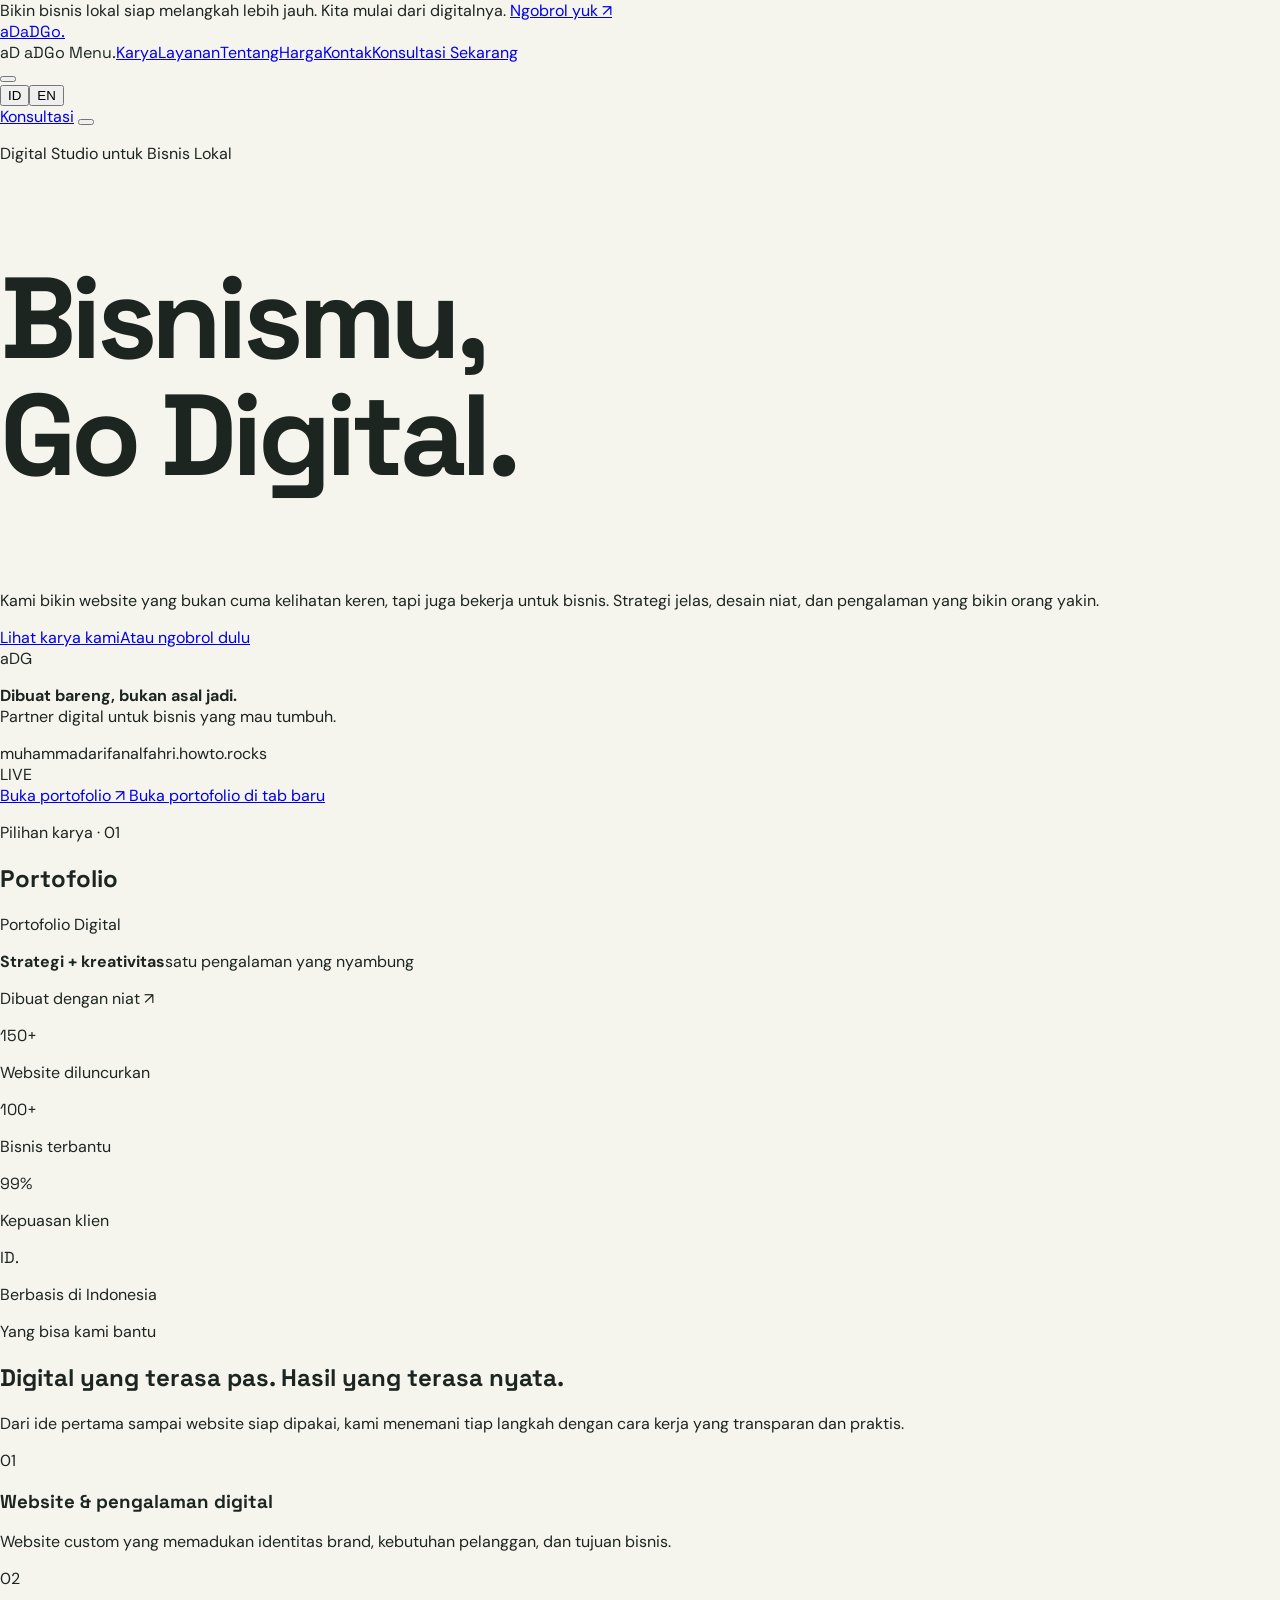
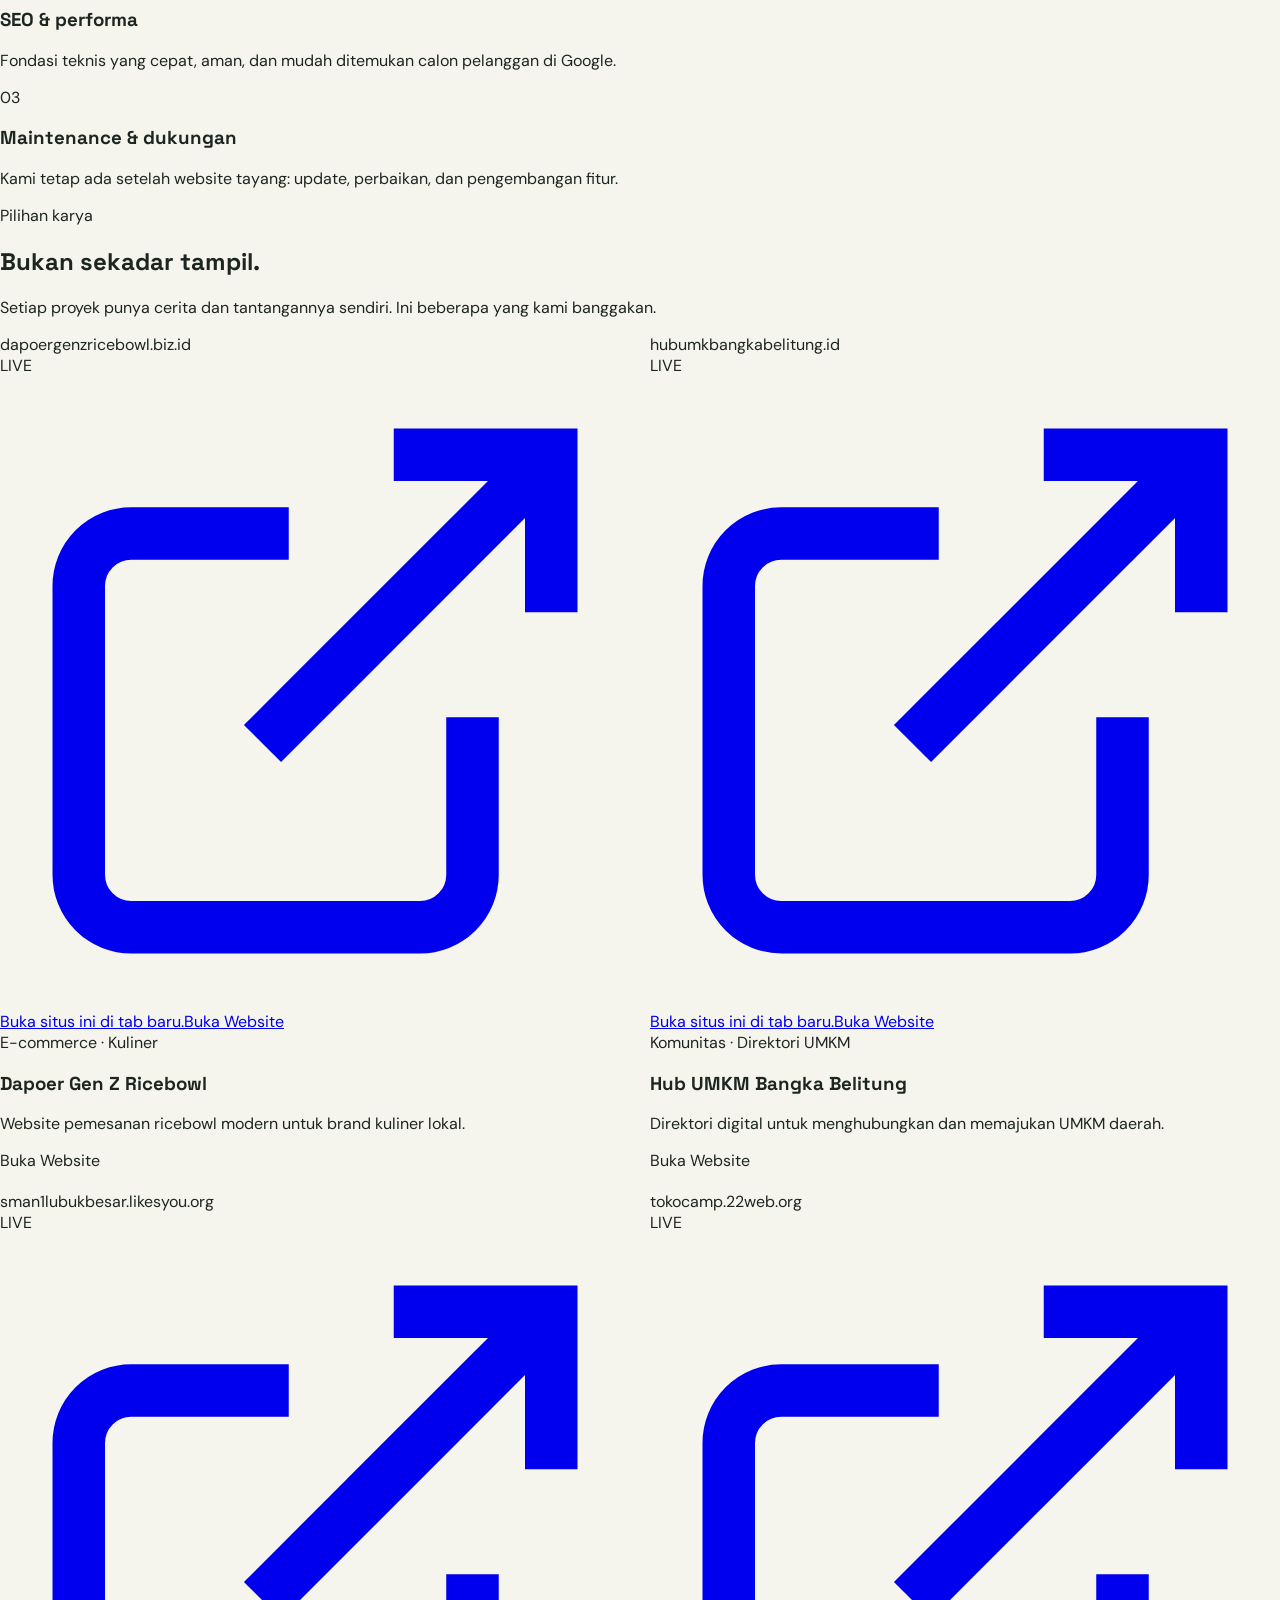
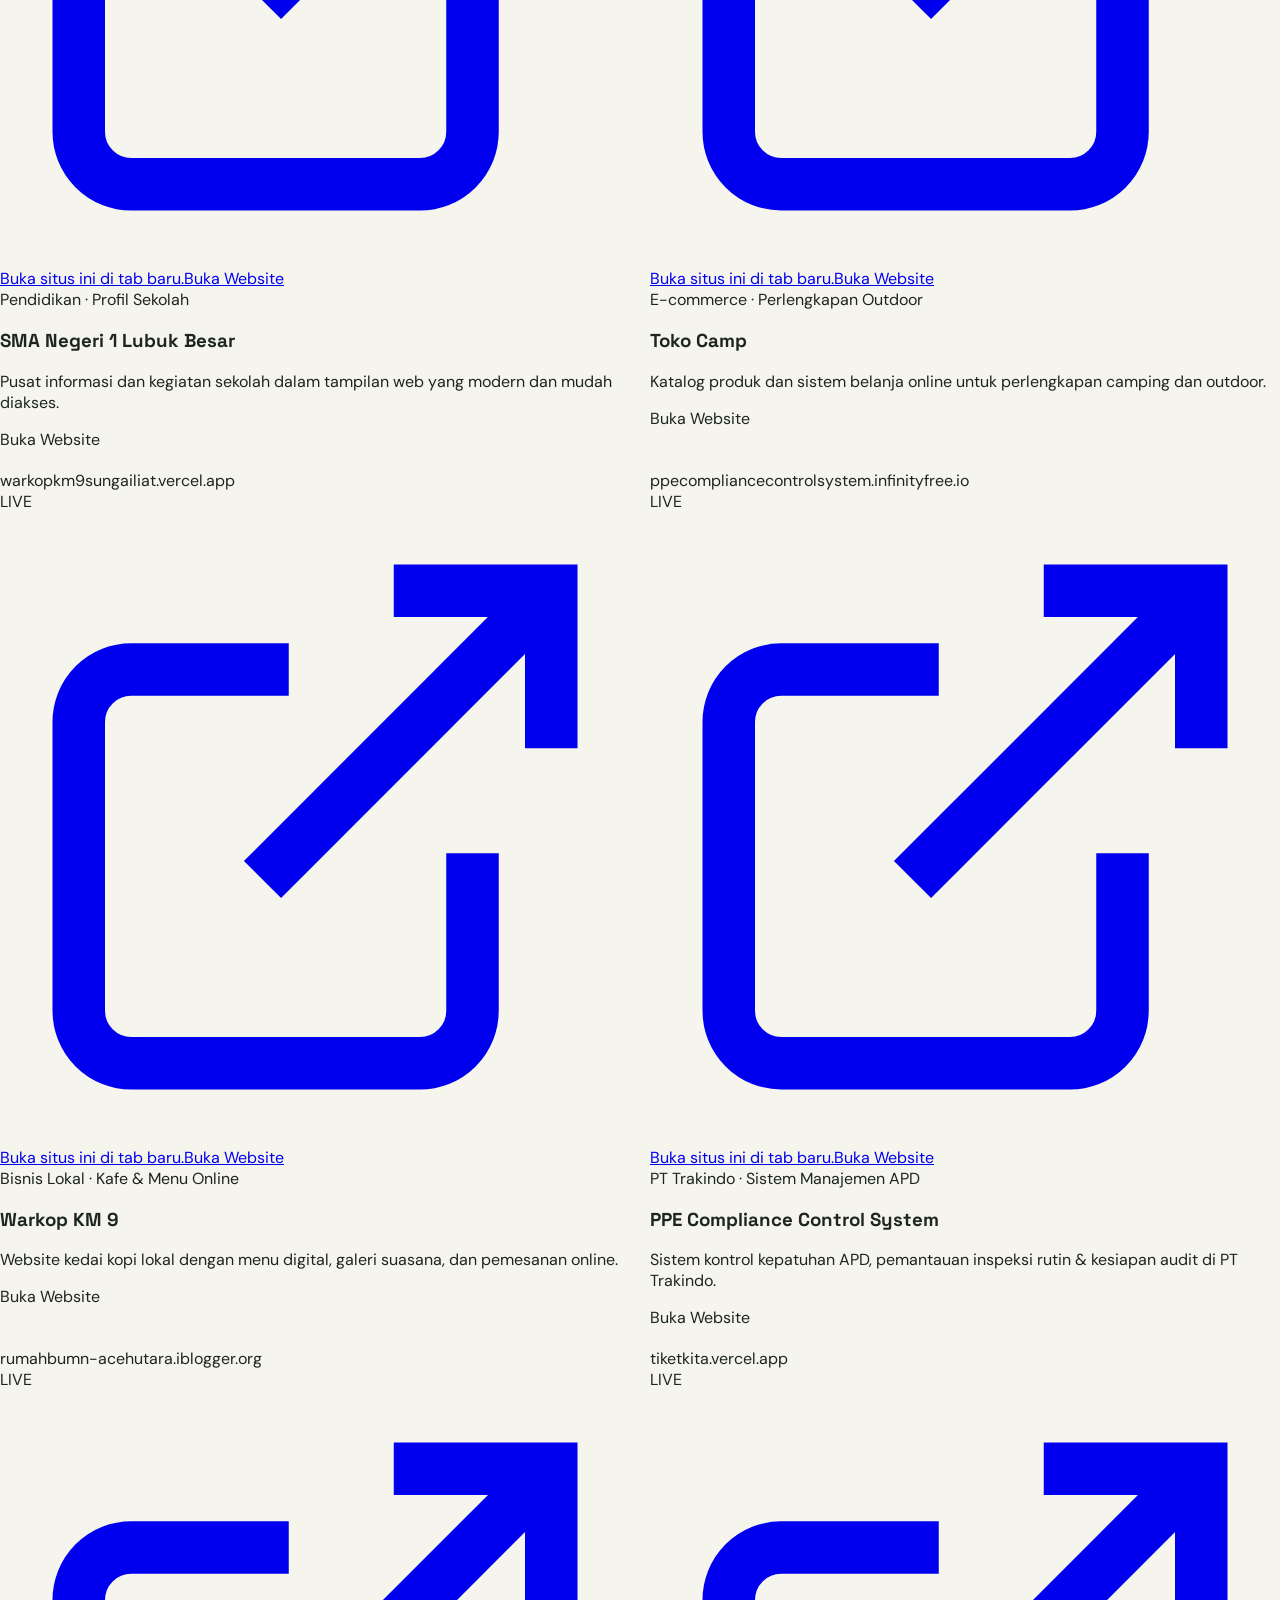
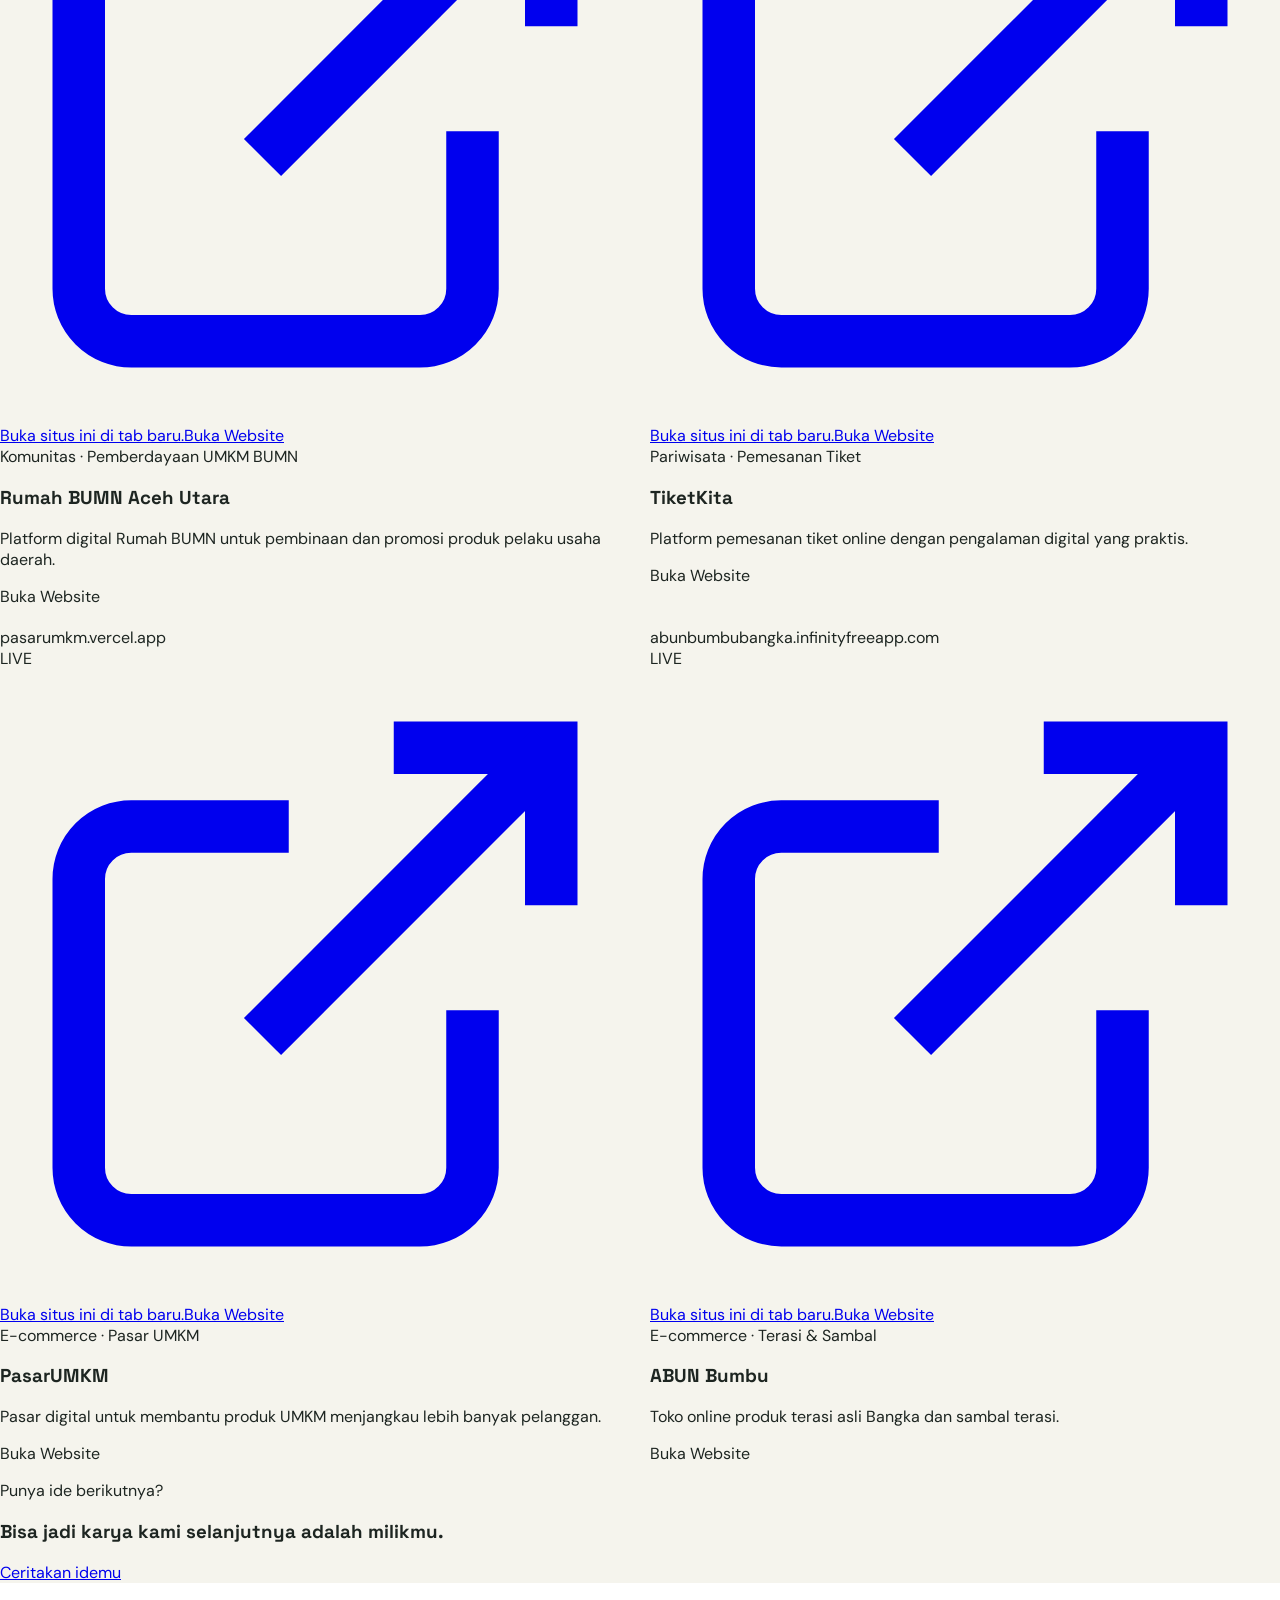
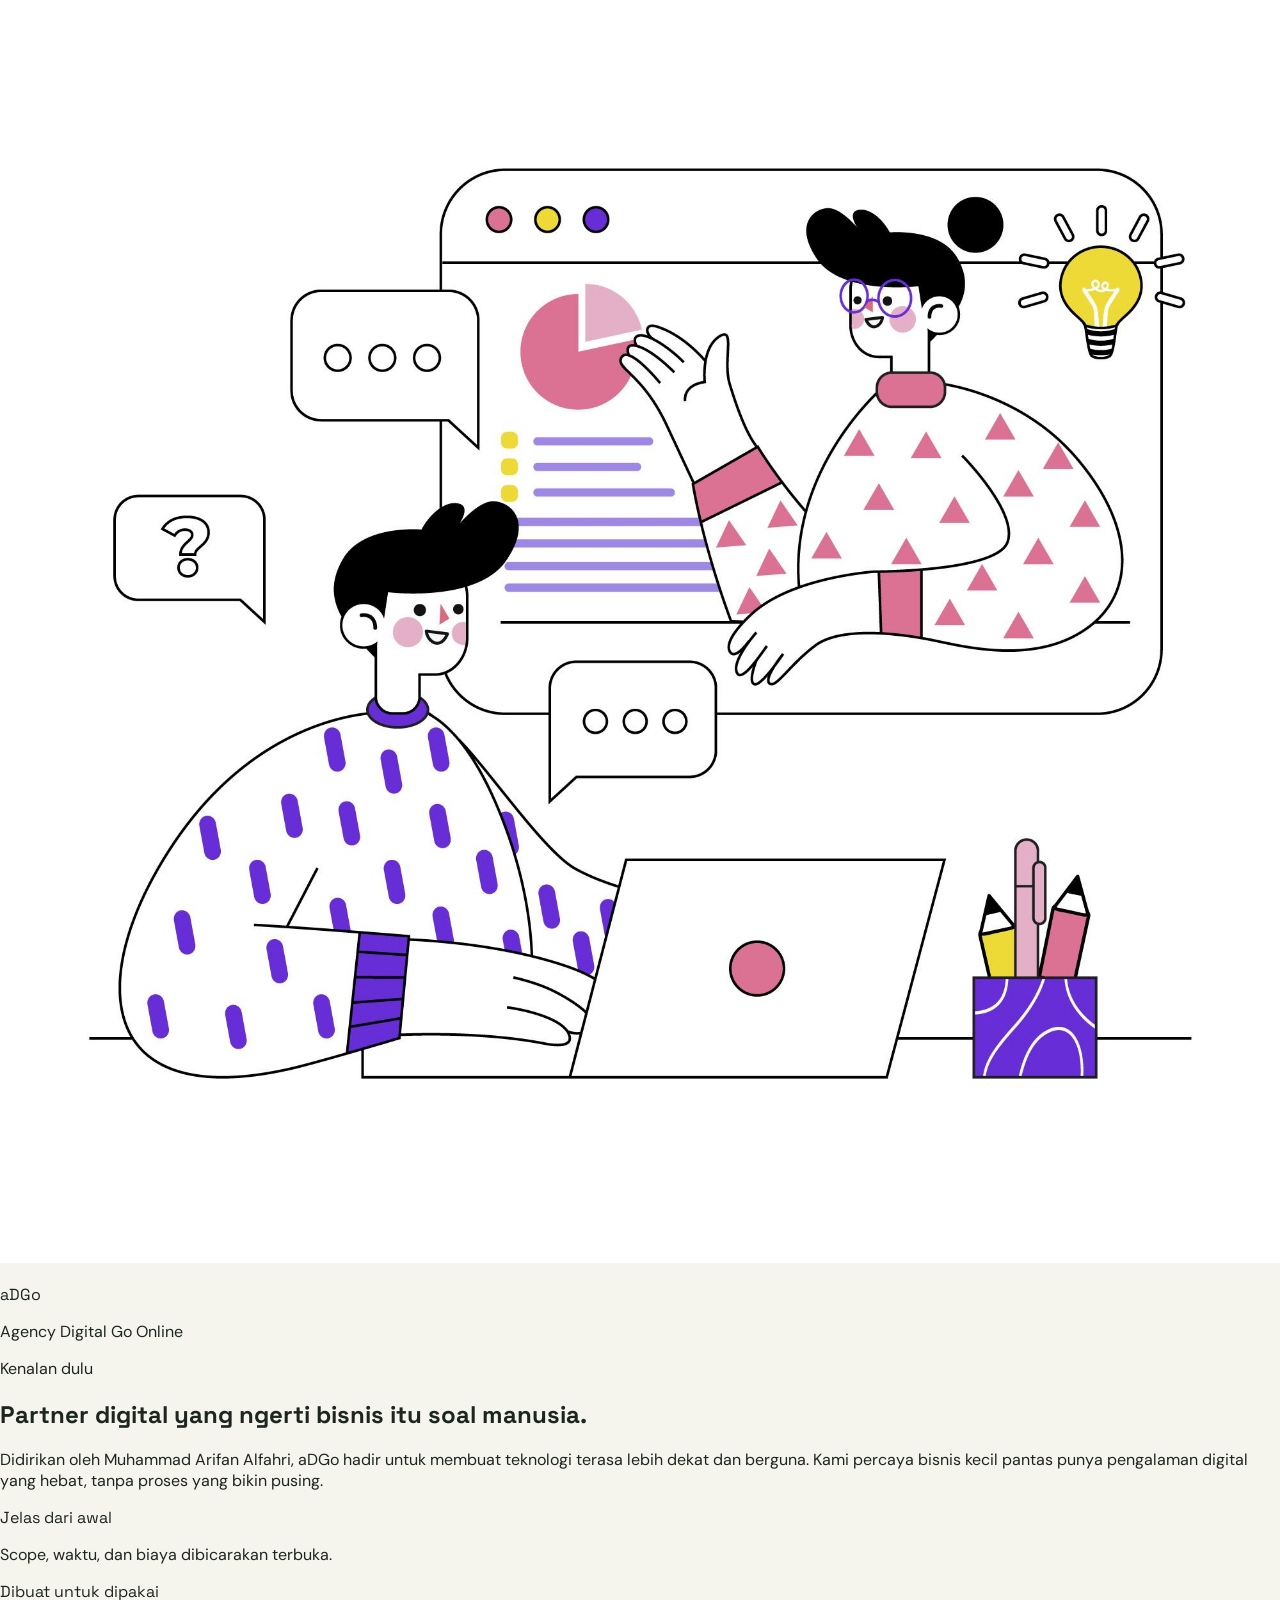
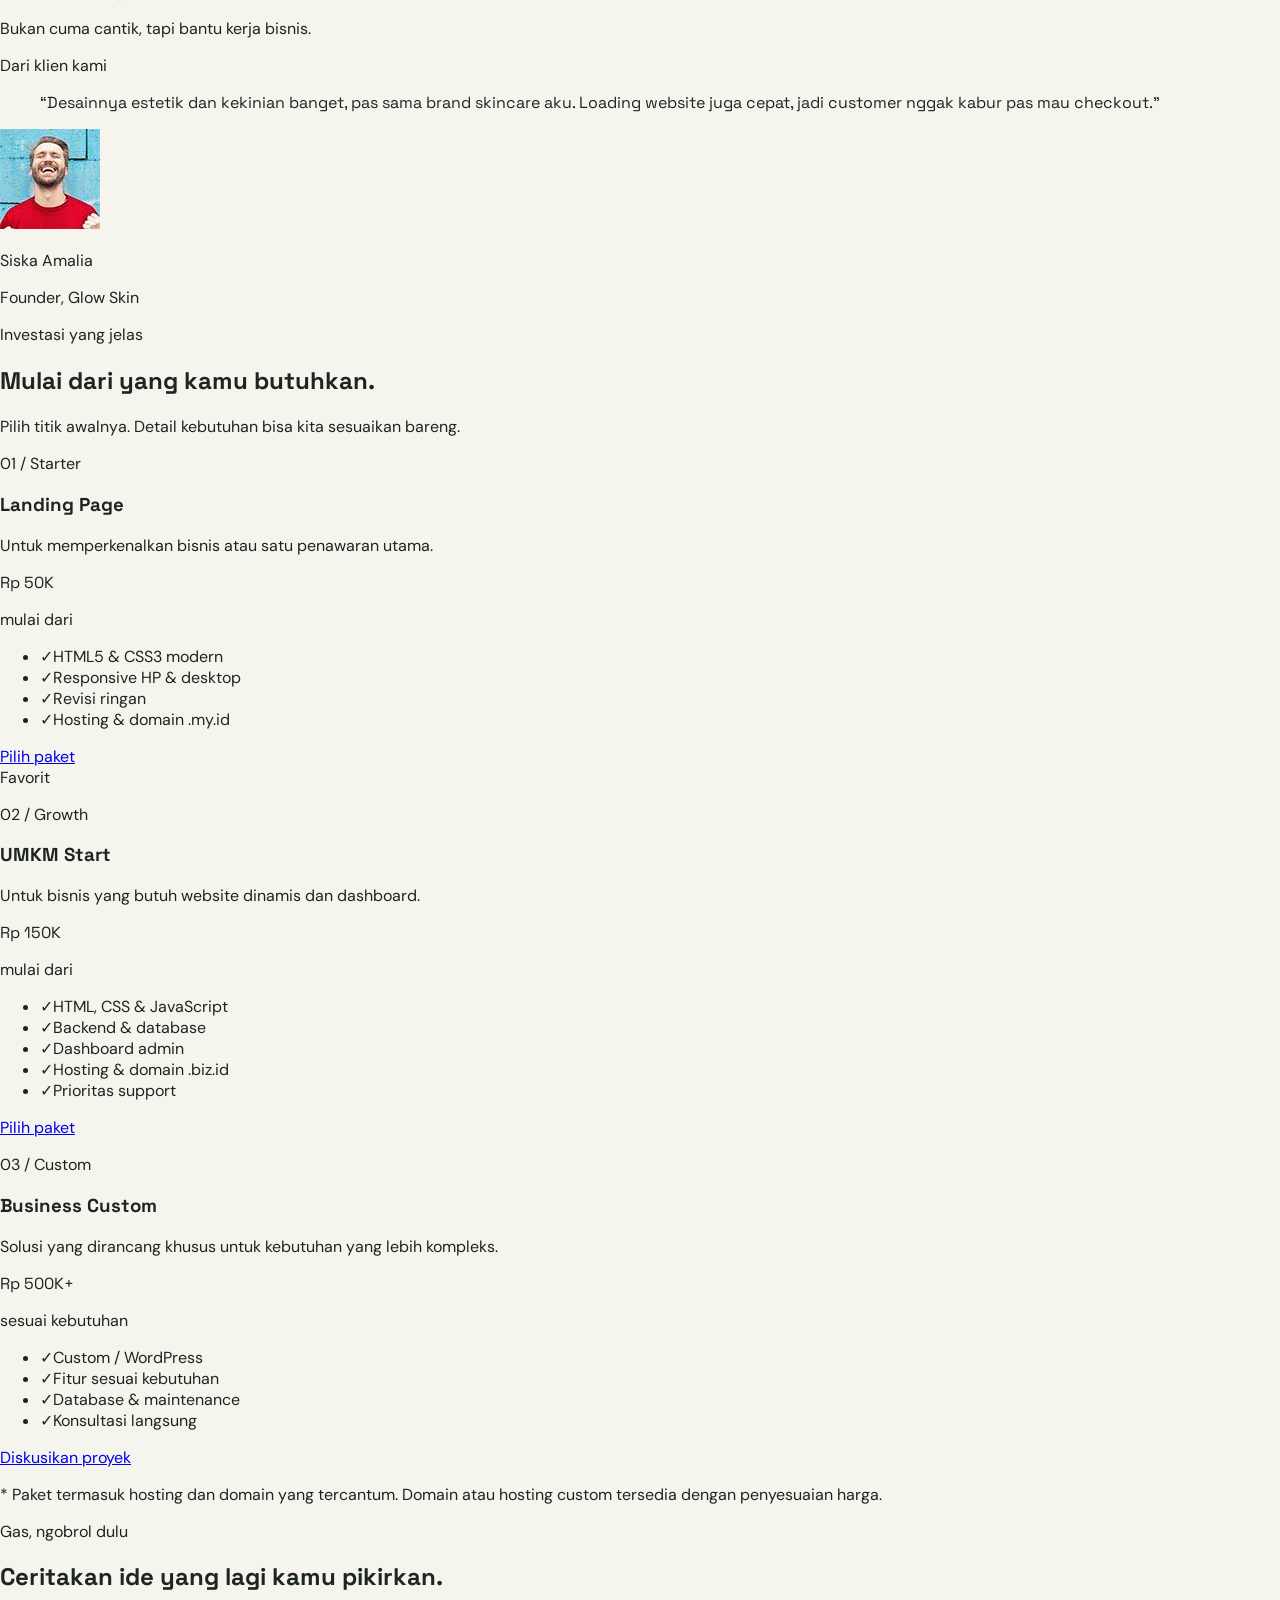
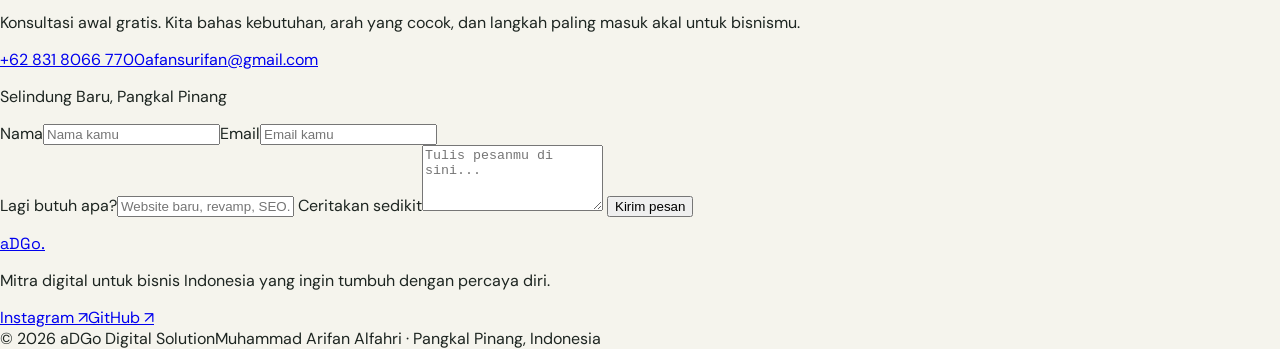
==== commit 071ccae0: "Update index.html" ====
--- a/index.html
+++ b/index.html
@@ -43,7 +43,6 @@
         html {
             scroll-behavior: smooth;
             scroll-padding-top: 88px;
-            /* fallback untuk browser lama, clip untuk yang modern */
             overflow-x: hidden;
             overflow-x: clip;
             -webkit-text-size-adjust: 100%;
@@ -61,7 +60,6 @@
             word-break: normal;
         }
 
-        /* Semua media tidak boleh melebihi container-nya */
         img,
         svg,
         iframe,
@@ -100,28 +98,23 @@
             background-size: 18px 18px;
         }
 
-        /* ── Judul hero: ukuran fluid agar tidak pernah terpotong ── */
+        /* ── Judul hero: dibuat tetap besar, minimum dinaikkan ── */
         .hero-title {
-            font-size: clamp(1.95rem, 6.4vw, 4.2rem);
-            line-height: 1.03;
+            font-size: clamp(4rem, 9vw, 8rem);
+            line-height: 1.02;
             letter-spacing: -0.045em;
         }
 
-        /* ── Grid karya: 1 kolom di HP, 2 di tablet, 3 di desktop ── */
+        /* ── Project grid: selalu 2 kolom di semua device ── */
         #projectGrid {
             display: grid;
-            grid-template-columns: minmax(0, 1fr);
-        }
-
-        @media (min-width: 30rem) {
+            grid-template-columns: repeat(2, minmax(0, 1fr));
+            gap: 0.75rem;
+        }
+
+        @media (min-width: 40rem) {
             #projectGrid {
-                grid-template-columns: repeat(2, minmax(0, 1fr));
-            }
-        }
-
-        @media (min-width: 64rem) {
-            #projectGrid {
-                grid-template-columns: repeat(3, minmax(0, 1fr));
+                gap: 1.25rem;
             }
         }
 
@@ -299,10 +292,9 @@
                         Studio untuk Bisnis Lokal</span>
                 </p>
                 <h1 class="display-font hero-title max-w-3xl font-bold">
-                    <span data-id="Digitalisasikan Bisnismu," data-en="Digitalize Your Business,">Digitalisasikan
+                    <span data-id="Bisnismu," data-en="Digitalize Your Business,">Digitalisasikan
                         Bisnismu,</span><br><span class="relative inline-block"><span class="relative z-10"
-                            data-id="Bersama Kami." data-en="Grow & Compete Digitally.">Maju Bersama &amp;
-                            Bersaing.</span><span
+                            data-id="Go Digital." data-en="Grow & Compete Digitally.">Go Digital.</span><span
                             class="absolute -bottom-1 left-0 -z-0 h-5 w-full -rotate-2 bg-[#d7ff4f] sm:h-7"></span></span>
                 </h1>
                 <p class="mt-7 max-w-xl text-base leading-8 text-[#68716b] sm:text-lg"
@@ -338,7 +330,6 @@
                 <div class="relative overflow-hidden rounded-[1.8rem] bg-[#d7ff4f] p-3 sm:rounded-[2.4rem] sm:p-4">
                     <div
                         class="relative aspect-[4/4.15] w-full overflow-hidden rounded-[1.35rem] bg-[#1d2521] sm:rounded-[1.9rem]">
-                        <!-- macOS style browser header -->
                         <div
                             class="flex items-center justify-between gap-2 border-b border-white/10 bg-[#161d19] px-3 py-2.5 text-white sm:px-4">
                             <div class="flex shrink-0 items-center gap-1.5">
@@ -349,7 +340,8 @@
                             <div
                                 class="flex min-w-0 flex-1 items-center justify-center gap-1.5 rounded-full bg-white/10 px-3 py-1 text-xs text-white/80">
                                 <i data-lucide="lock" class="size-3 shrink-0 text-[#d7ff4f]"></i>
-                                <span class="truncate font-mono text-[10px] sm:text-[11px]">muhammadarifanalfahri.howto.rocks</span>
+                                <span
+                                    class="truncate font-mono text-[10px] sm:text-[11px]">muhammadarifanalfahri.howto.rocks</span>
                             </div>
                             <span
                                 class="hidden shrink-0 items-center gap-1.5 rounded-full bg-[#d7ff4f]/20 px-2 py-0.5 text-[10px] font-bold text-[#d7ff4f] sm:flex">
@@ -405,8 +397,7 @@
         </section>
 
         <section class="border-y border-[#d9ddd4] bg-white/55">
-            <div
-                class="mx-auto grid max-w-7xl grid-cols-2 divide-x divide-[#d9ddd4] px-5 py-2 sm:grid-cols-4 lg:px-8">
+            <div class="mx-auto grid max-w-7xl grid-cols-2 divide-x divide-[#d9ddd4] px-5 py-2 sm:grid-cols-4 lg:px-8">
                 <div class="px-3 py-5 sm:px-7">
                     <p class="display-font text-2xl font-bold sm:text-3xl">150<span class="text-[#f07861]">+</span></p>
                     <p class="mt-1 text-xs font-semibold text-[#68716b] sm:text-sm" data-id="Website diluncurkan"
@@ -498,7 +489,7 @@
                         data-en="Every project has its own story and challenge. Here are a few we're proud of.">Setiap
                         proyek punya cerita dan tantangannya sendiri. Ini beberapa yang kami banggakan.</p>
                 </div>
-                <div id="projectGrid" class="grid gap-3 sm:gap-5"></div>
+                <div id="projectGrid" class="grid"></div>
                 <div
                     class="mt-6 flex flex-col gap-4 rounded-[1.4rem] bg-[#d7ff4f] p-6 text-[#1d2521] sm:flex-row sm:items-center sm:justify-between sm:p-8">
                     <div>
@@ -567,7 +558,8 @@
             <div class="mx-auto max-w-5xl px-5 text-center">
                 <p class="mb-7 text-xs font-bold uppercase tracking-[.18em] text-[#c74e3d]" data-id="Dari klien kami"
                     data-en="From our clients">Dari klien kami</p>
-                <blockquote class="display-font text-xl font-semibold leading-snug tracking-[-.025em] sm:text-2xl md:text-4xl">
+                <!-- Quote tetap besar, tidak dikecilkan -->
+                <blockquote class="display-font text-9xl font-semibold leading-snug tracking-[-.025em] sm:text-4xl">
                     “<span
                         data-id="Desainnya estetik dan kekinian banget, pas sama brand skincare aku. Loading website juga cepat, jadi customer nggak kabur pas mau checkout."
                         data-en="The design is so current and fits my skincare brand perfectly. The site loads fast too, so customers don't leave at checkout.">Desainnya
@@ -704,11 +696,13 @@
                         untuk bisnismu.</p>
                     <div class="mt-8 space-y-4 text-sm font-semibold"><a class="flex items-center gap-3"
                             href="https://api.whatsapp.com/send/?phone=6283180667700" target="_blank"
-                            rel="noreferrer"><span class="grid size-10 shrink-0 place-items-center rounded-full bg-white/60"><i
+                            rel="noreferrer"><span
+                                class="grid size-10 shrink-0 place-items-center rounded-full bg-white/60"><i
                                     data-lucide="message-circle" class="size-4"></i></span>+62 831 8066 7700</a><a
                             class="flex items-center gap-3" href="mailto:afansurifan@gmail.com"><span
-                                class="grid size-10 shrink-0 place-items-center rounded-full bg-white/60"><i data-lucide="mail"
-                                    class="size-4"></i></span><span class="truncate">afansurifan@gmail.com</span></a>
+                                class="grid size-10 shrink-0 place-items-center rounded-full bg-white/60"><i
+                                    data-lucide="mail" class="size-4"></i></span><span
+                                class="truncate">afansurifan@gmail.com</span></a>
                         <p class="flex items-center gap-3"><span
                                 class="grid size-10 shrink-0 place-items-center rounded-full bg-white/60"><i
                                     data-lucide="map-pin" class="size-4"></i></span>Selindung Baru, Pangkal Pinang</p>
@@ -871,24 +865,8 @@
             }
         ];
 
-        // ── Screenshot helper via Microlink API ──────────────────────────────
         function screenshotUrl(pageUrl) {
             return `https://api.microlink.io/?url=${encodeURIComponent(pageUrl)}&screenshot=true&meta=false&embed=screenshot.url`;
-        }
-
-        // ── Iframe fallback: if iframe blocked, swap to screenshot ────────────
-        function handleIframeLoad(iframe) {
-            try {
-                // If we can access contentDocument it loaded fine
-                const doc = iframe.contentDocument || iframe.contentWindow.document;
-                if (!doc || doc.URL === "about:blank") throw new Error("blank");
-            } catch (e) {
-                swapToScreenshot(iframe, iframe.dataset.pageUrl, iframe.dataset.pageTitle);
-            }
-        }
-
-        function handleIframeError(iframe) {
-            swapToScreenshot(iframe, iframe.dataset.pageUrl, iframe.dataset.pageTitle);
         }
 
         function swapToScreenshot(el, pageUrl, title) {
@@ -920,10 +898,8 @@
                 const catText = currentLang === "id" ? project.categoryId : project.categoryEn;
                 const descText = currentLang === "id" ? project.descriptionId : project.descriptionEn;
                 const visitText = currentLang === "id" ? "Buka Website" : "Visit Website";
-                // All cards show LIVE badge; blocked ones fall back gracefully
                 const statusText = "LIVE";
 
-                // Always try iframe first. For known-blocked sites, use screenshot directly.
                 const previewContent = project.embed === false
                     ? `<div class="preview-container h-full w-full relative overflow-hidden bg-[#161d19]">
                            <img
@@ -952,18 +928,16 @@
                            ></iframe>
                        </div>`;
                 return `<article class="group flex min-w-0 flex-col overflow-hidden rounded-xl border border-white/10 bg-[#253029] transition duration-300 hover:-translate-y-1 hover:border-[#d7ff4f]/40 hover:shadow-[0_16px_36px_rgba(0,0,0,0.35)] sm:rounded-[1.4rem]">
-                    <!-- Browser Window Mockup -->
                     <div class="w-full overflow-hidden bg-[#161d19]">
-                        <!-- macOS style top bar -->
-                        <div class="flex items-center justify-between gap-2 border-b border-white/10 bg-[#1a231e] px-3 py-2 sm:px-3.5 sm:py-2">
+                        <div class="flex items-center justify-between gap-2 border-b border-white/10 bg-[#1a231e] px-2 py-1.5 sm:px-3.5 sm:py-2">
                             <div class="flex shrink-0 items-center gap-1.5">
                                 <span class="size-1.5 rounded-full bg-[#f07861] sm:size-2"></span>
                                 <span class="size-1.5 rounded-full bg-[#d7ff4f] sm:size-2"></span>
                                 <span class="size-1.5 rounded-full bg-[#52c41a] sm:size-2"></span>
                             </div>
-                            <div class="flex min-w-0 flex-1 items-center justify-center gap-1.5 rounded-md bg-white/5 px-2.5 py-0.5 text-[11px] text-white/70">
+                            <div class="flex min-w-0 flex-1 items-center justify-center gap-1.5 rounded-md bg-white/5 px-2 py-0.5 text-[11px] text-white/70">
                                 <i data-lucide="lock" class="hidden size-3 shrink-0 text-[#d7ff4f] sm:block"></i>
-                                <span class="min-w-0 max-w-full truncate font-mono text-[9px] sm:text-[11px]">${domain}</span>
+                                <span class="min-w-0 max-w-full truncate font-mono text-[8px] sm:text-[11px]">${domain}</span>
                             </div>
                             <span class="hidden shrink-0 items-center gap-1 text-[10px] font-bold text-[#d7ff4f] sm:flex">
                                 <span class="size-1.5 rounded-full bg-[#d7ff4f] animate-pulse"></span>
@@ -971,25 +945,23 @@
                             </span>
                         </div>
                         
-                        <!-- Interactive live website embed -->
                         <div class="aspect-[4/3] w-full bg-[#161d19]">
                             ${previewContent}
                         </div>
                     </div>
 
-                    <!-- Project Info -->
-                    <div class="flex flex-1 flex-col justify-between p-3 text-white sm:p-4 lg:p-5">
+                    <div class="flex flex-1 flex-col justify-between p-2 text-white sm:p-4 lg:p-5">
                         <div>
                             <div class="flex min-w-0 items-center justify-between gap-2">
-                                <span class="min-w-0 max-w-full rounded-full bg-white/10 px-2 py-0.5 text-[10px] font-semibold leading-tight text-[#d7ff4f] sm:px-2.5 sm:text-[11px]">${catText}</span>
+                                <span class="min-w-0 max-w-full rounded-full bg-white/10 px-1.5 py-0.5 text-[9px] font-semibold leading-tight text-[#d7ff4f] sm:px-2.5 sm:text-[11px]">${catText}</span>
                             </div>
-                            <h3 class="display-font mt-2 text-sm font-bold leading-snug tracking-tight text-white transition-colors group-hover:text-[#d7ff4f] sm:mt-2.5 sm:text-lg">${project.title}</h3>
-                            <p class="mt-2 hidden text-xs leading-5 text-white/70 sm:block">${descText}</p>
+                            <h3 class="display-font mt-1.5 text-xs font-bold leading-snug tracking-tight text-white transition-colors group-hover:text-[#d7ff4f] sm:mt-2.5 sm:text-lg">${project.title}</h3>
+                            <p class="mt-1.5 hidden text-xs leading-5 text-white/70 sm:block">${descText}</p>
                         </div>
-                        <div class="mt-3 flex items-center justify-between border-t border-white/10 pt-3">
+                        <div class="mt-2 flex items-center justify-between border-t border-white/10 pt-2 sm:mt-4 sm:pt-3">
                             <span class="hidden text-[11px] font-medium text-white/50 sm:inline">${visitText}</span>
-                            <a href="${project.url}" target="_blank" rel="noopener noreferrer" class="ml-auto inline-flex size-8 items-center justify-center rounded-full bg-white/10 text-white transition hover:bg-[#d7ff4f] hover:text-[#1d2521]" aria-label="Open ${project.title}">
-                                <i data-lucide="arrow-up-right" class="size-4"></i>
+                            <a href="${project.url}" target="_blank" rel="noopener noreferrer" class="ml-auto inline-flex size-7 items-center justify-center rounded-full bg-white/10 text-white transition hover:bg-[#d7ff4f] hover:text-[#1d2521] sm:size-8" aria-label="Open ${project.title}">
+                                <i data-lucide="arrow-up-right" class="size-3.5 sm:size-4"></i>
                             </a>
                         </div>
                     </div>
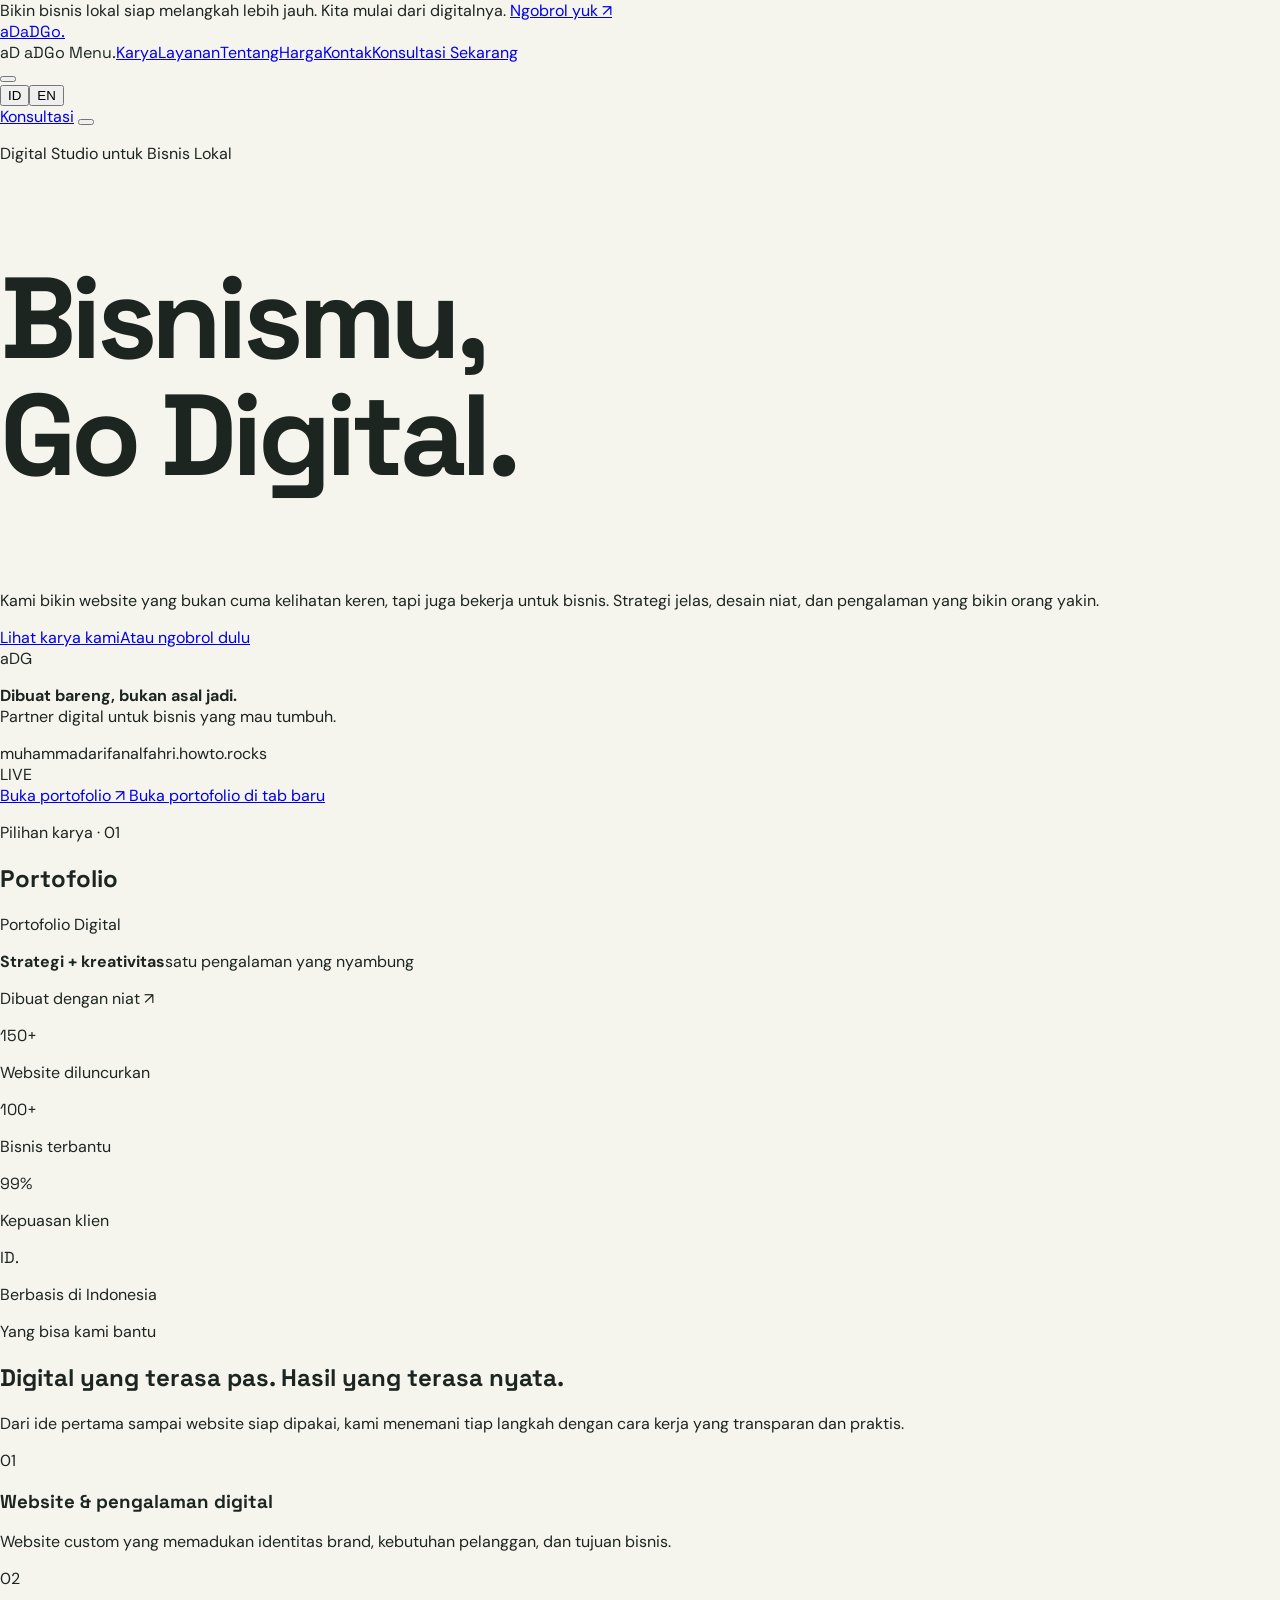
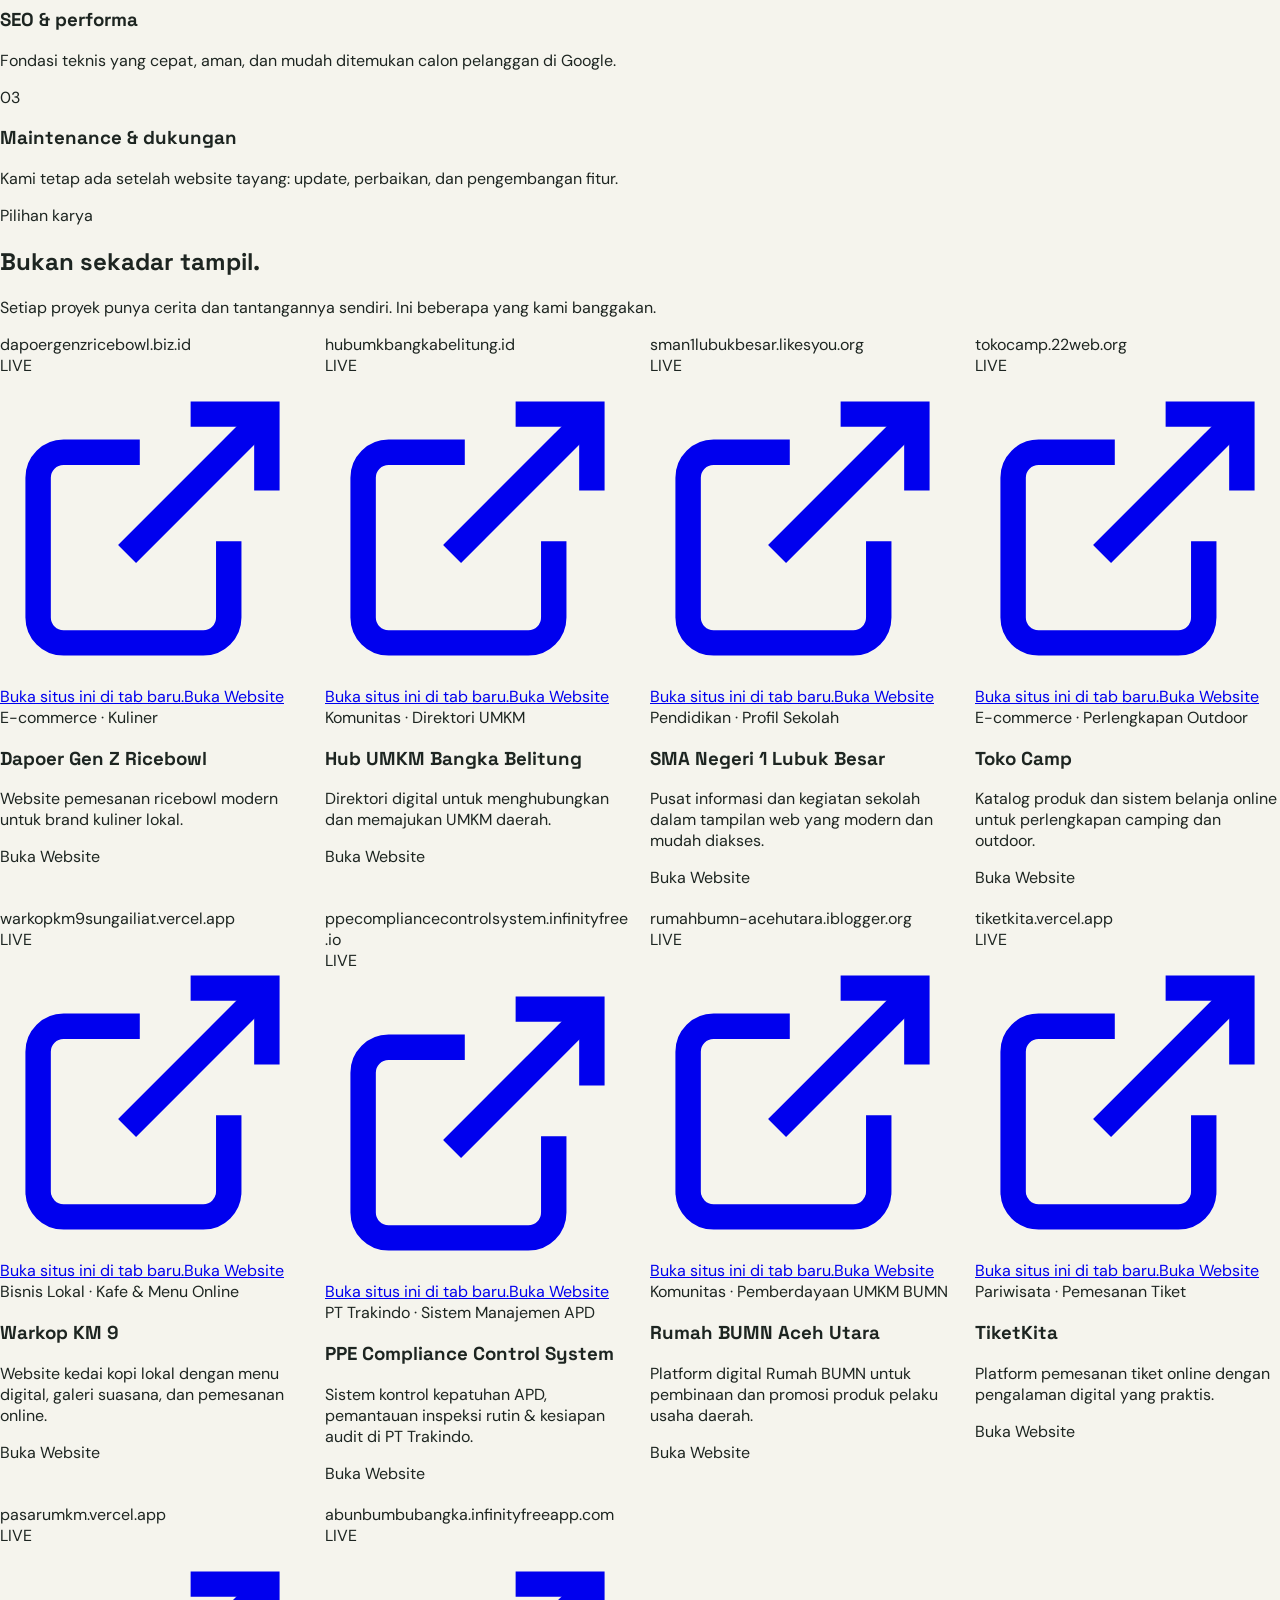
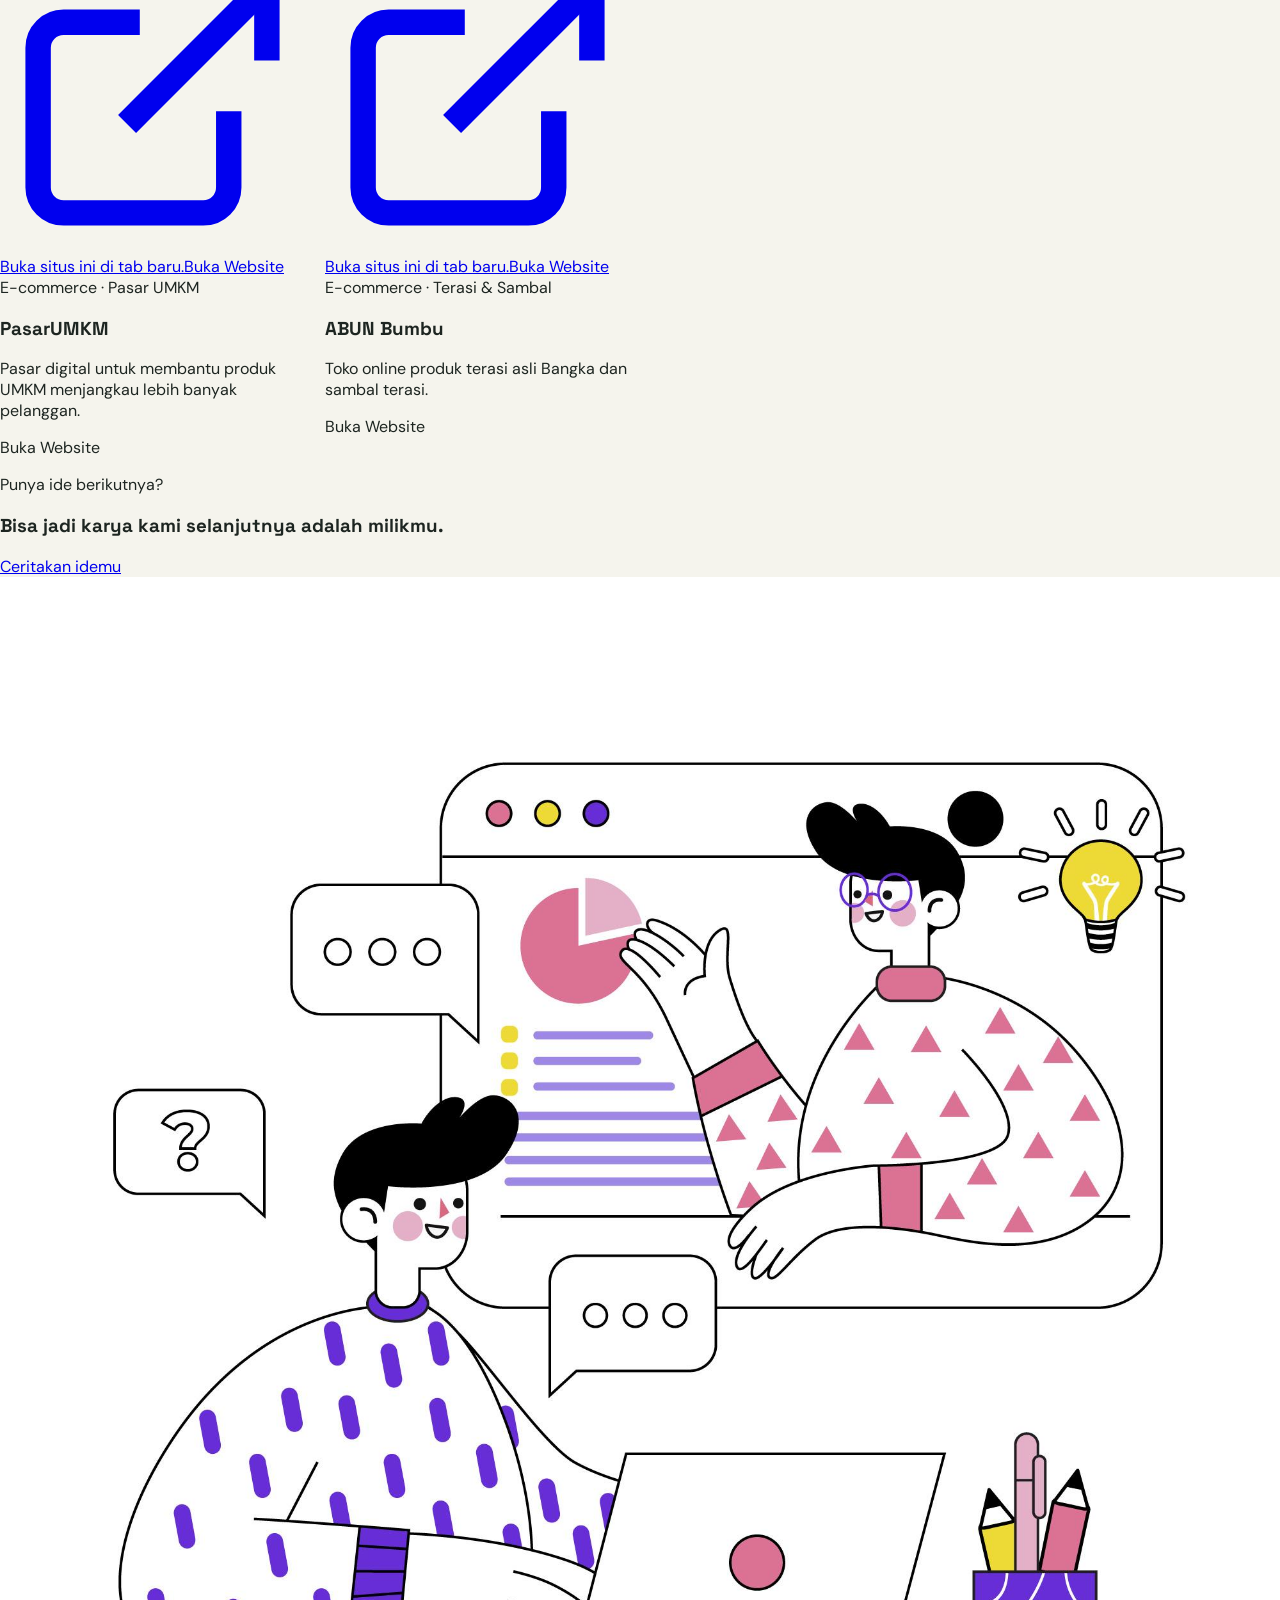
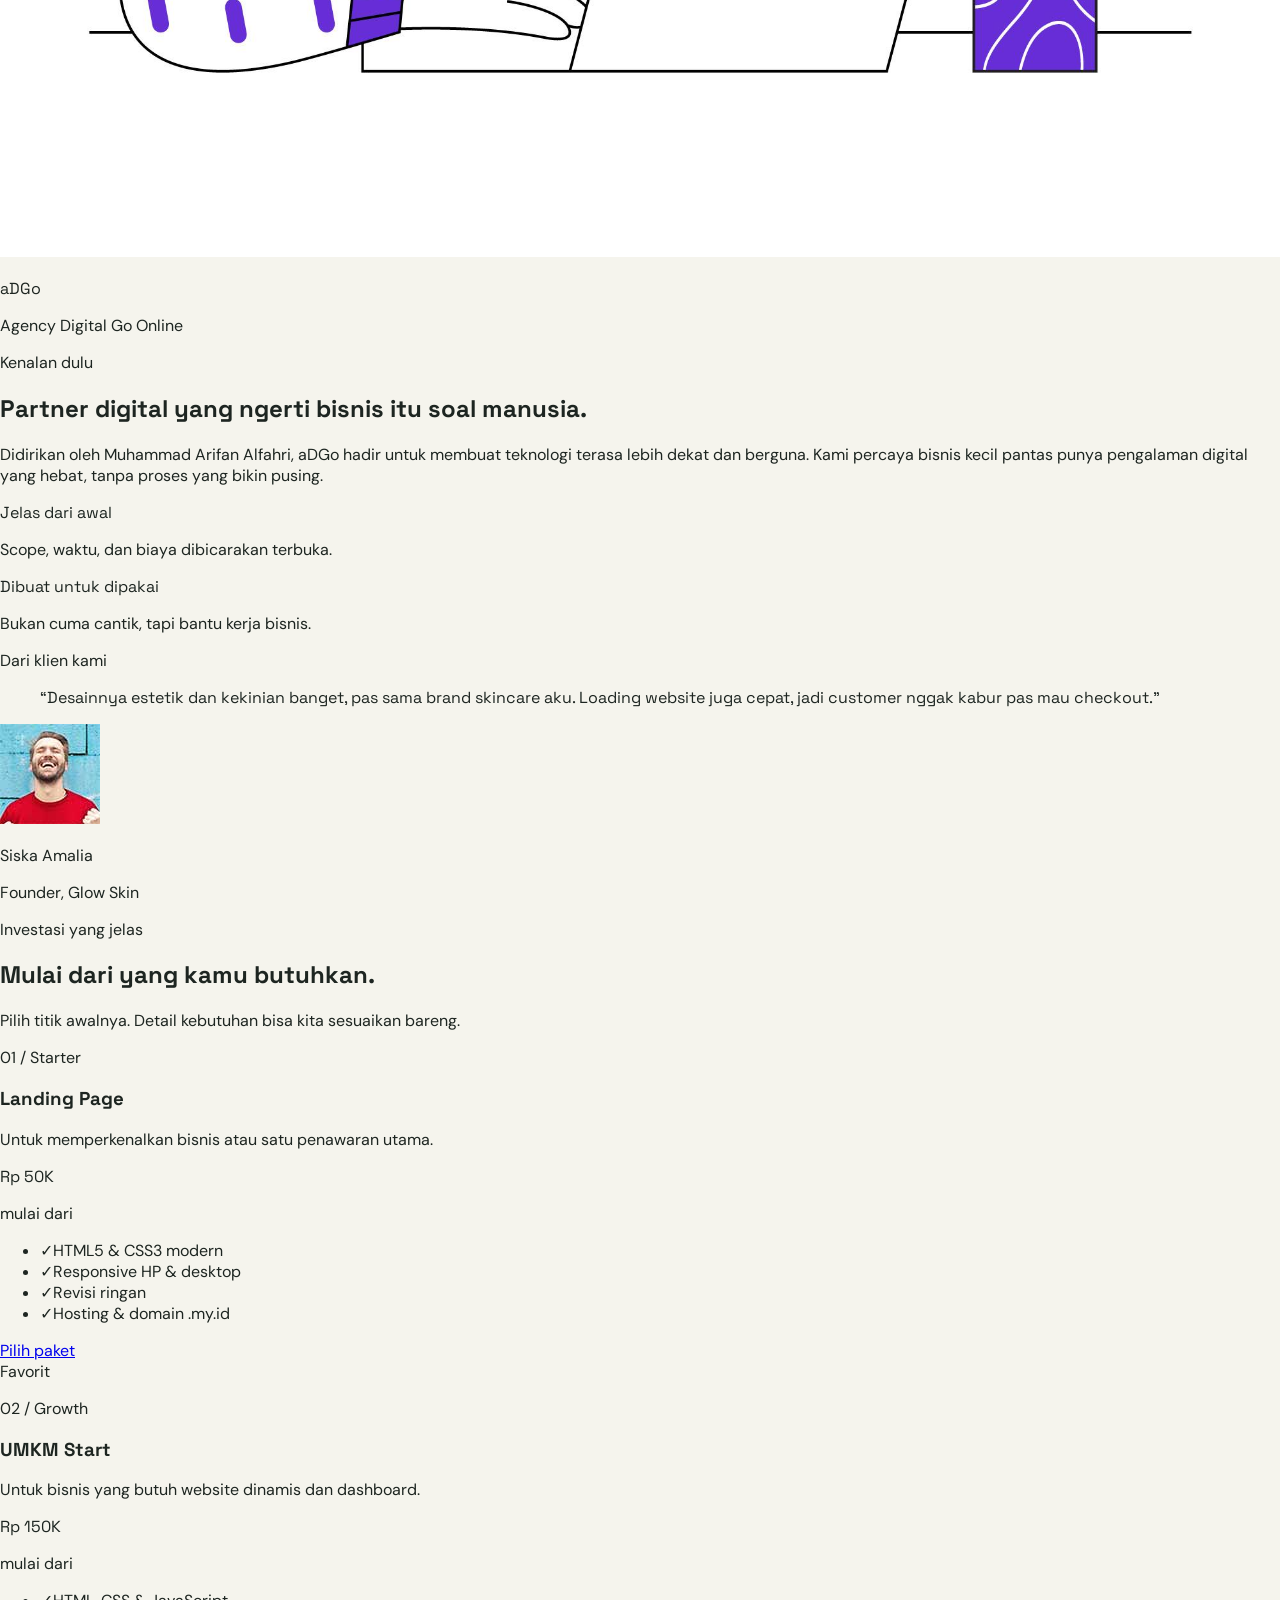
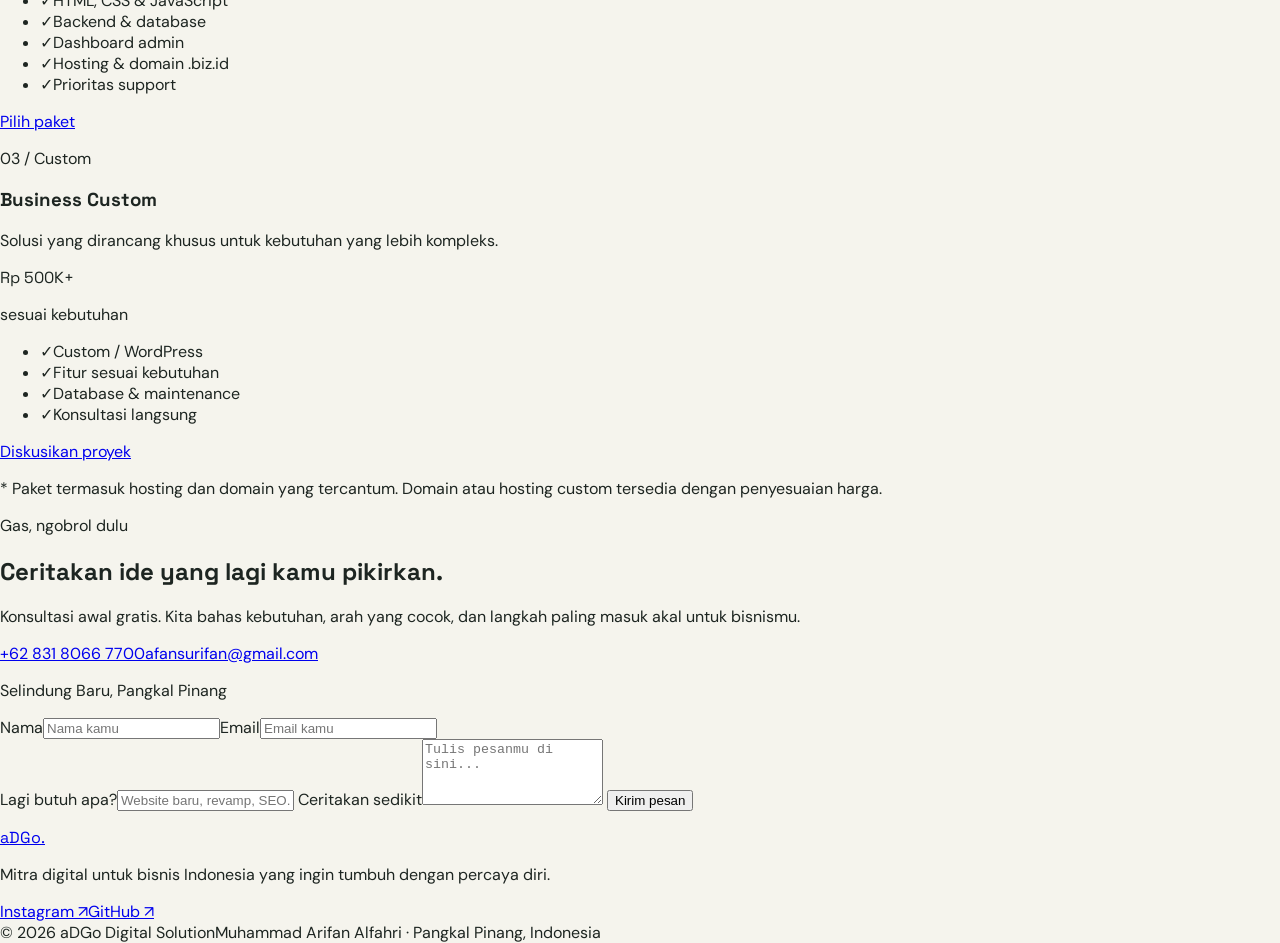
==== commit 33e31b03: "Update index.html" ====
--- a/index.html
+++ b/index.html
@@ -105,7 +105,7 @@
             letter-spacing: -0.045em;
         }
 
-        /* ── Project grid: selalu 2 kolom di semua device ── */
+        /* ── Project grid: 2 kolom mobile, 4 kolom desktop ── */
         #projectGrid {
             display: grid;
             grid-template-columns: repeat(2, minmax(0, 1fr));
@@ -115,6 +115,12 @@
         @media (min-width: 40rem) {
             #projectGrid {
                 gap: 1.25rem;
+            }
+        }
+
+        @media (min-width: 64rem) {
+            #projectGrid {
+                grid-template-columns: repeat(4, minmax(0, 1fr));
             }
         }
 
@@ -558,8 +564,8 @@
             <div class="mx-auto max-w-5xl px-5 text-center">
                 <p class="mb-7 text-xs font-bold uppercase tracking-[.18em] text-[#c74e3d]" data-id="Dari klien kami"
                     data-en="From our clients">Dari klien kami</p>
-                <!-- Quote tetap besar, tidak dikecilkan -->
-                <blockquote class="display-font text-9xl font-semibold leading-snug tracking-[-.025em] sm:text-4xl">
+                <!-- Quote tetap besar, tidak terpengaruh .hero-title -->
+                <blockquote class="display-font text-2xl font-semibold leading-snug tracking-[-.025em] sm:text-4xl">
                     “<span
                         data-id="Desainnya estetik dan kekinian banget, pas sama brand skincare aku. Loading website juga cepat, jadi customer nggak kabur pas mau checkout."
                         data-en="The design is so current and fits my skincare brand perfectly. The site loads fast too, so customers don't leave at checkout.">Desainnya
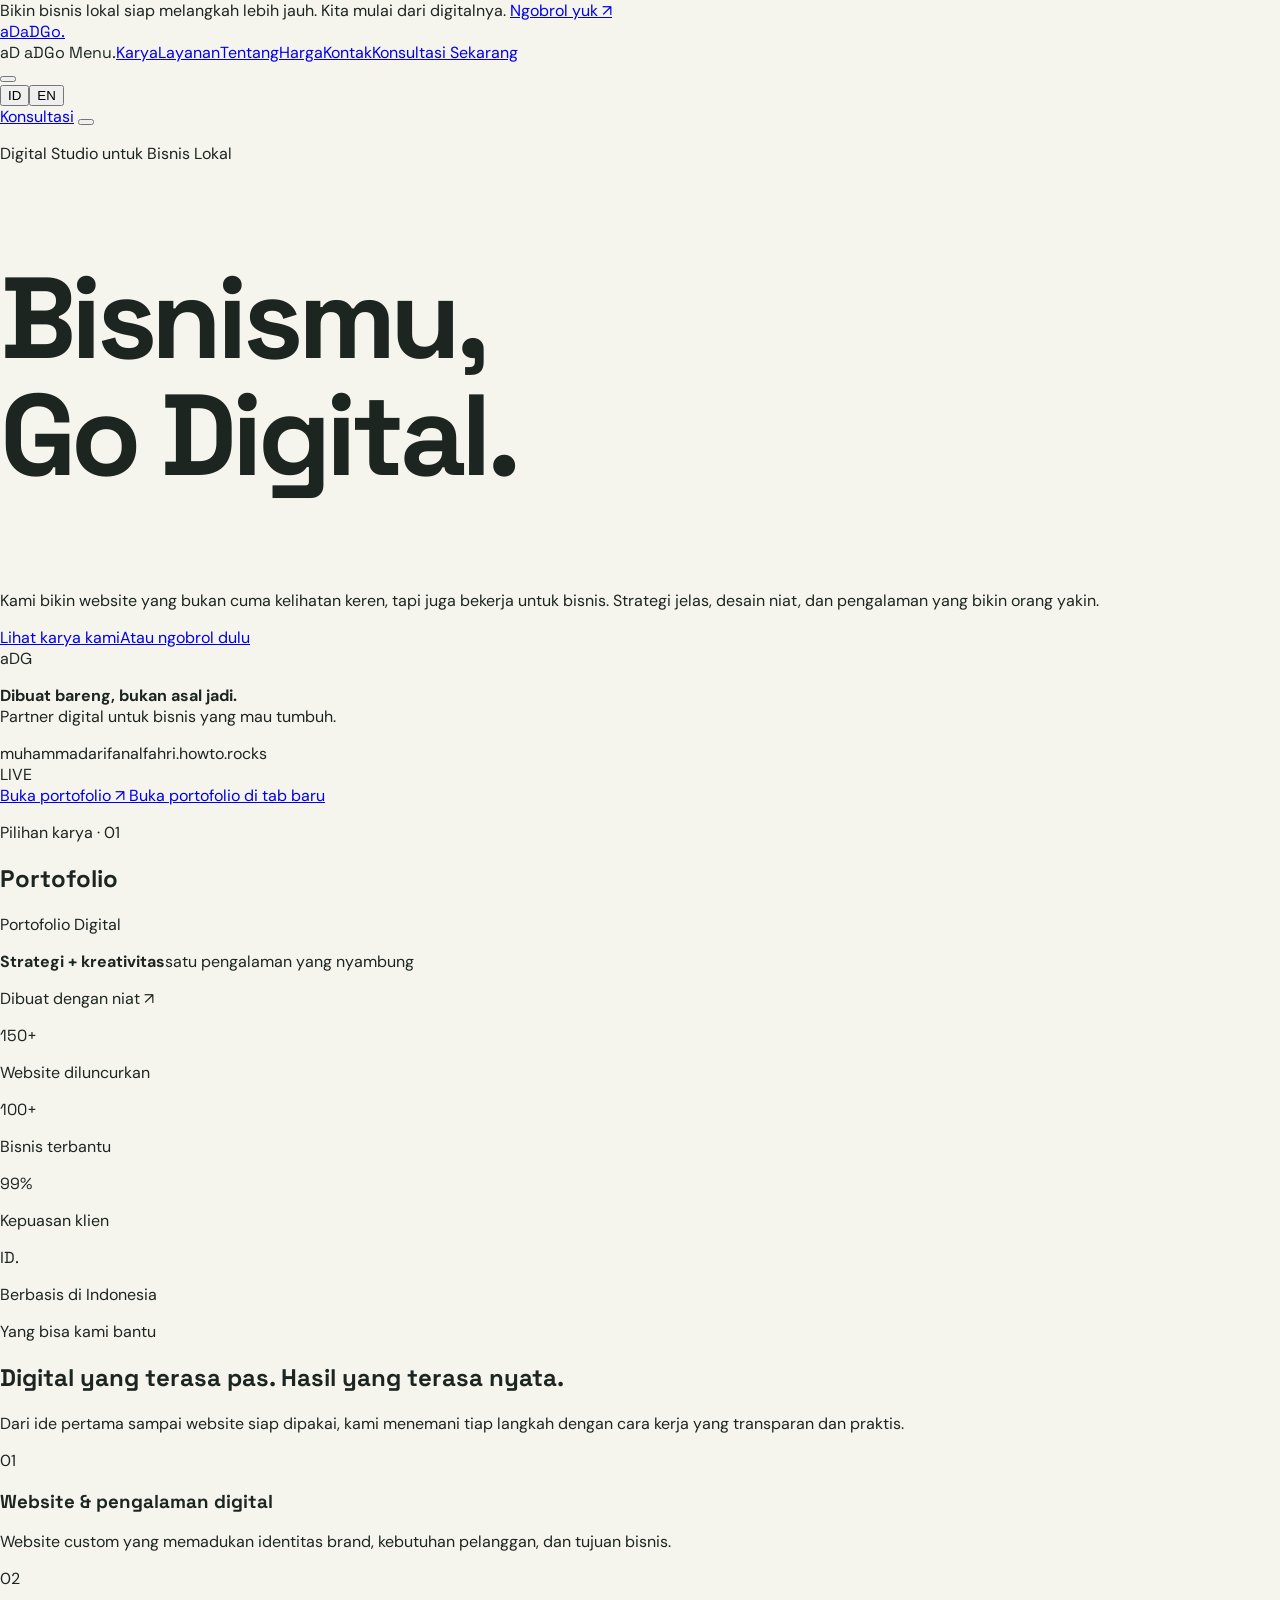
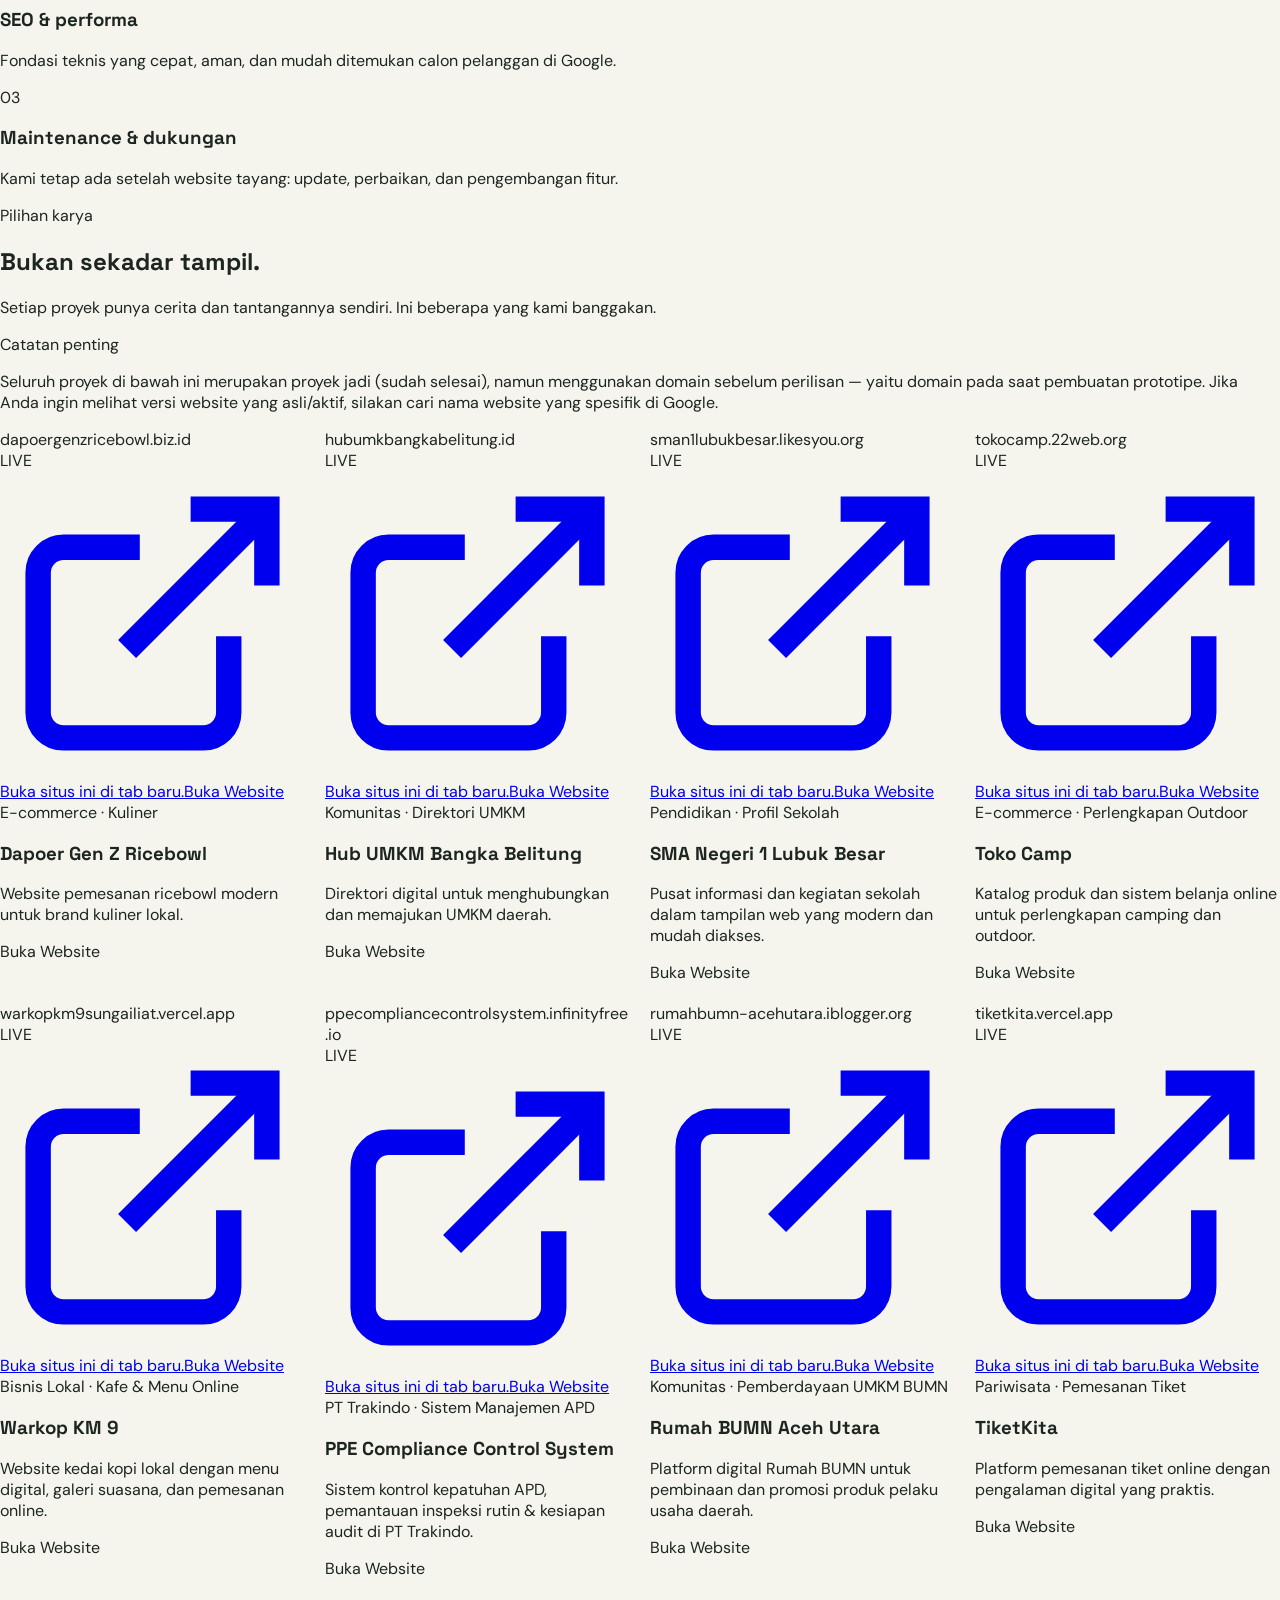
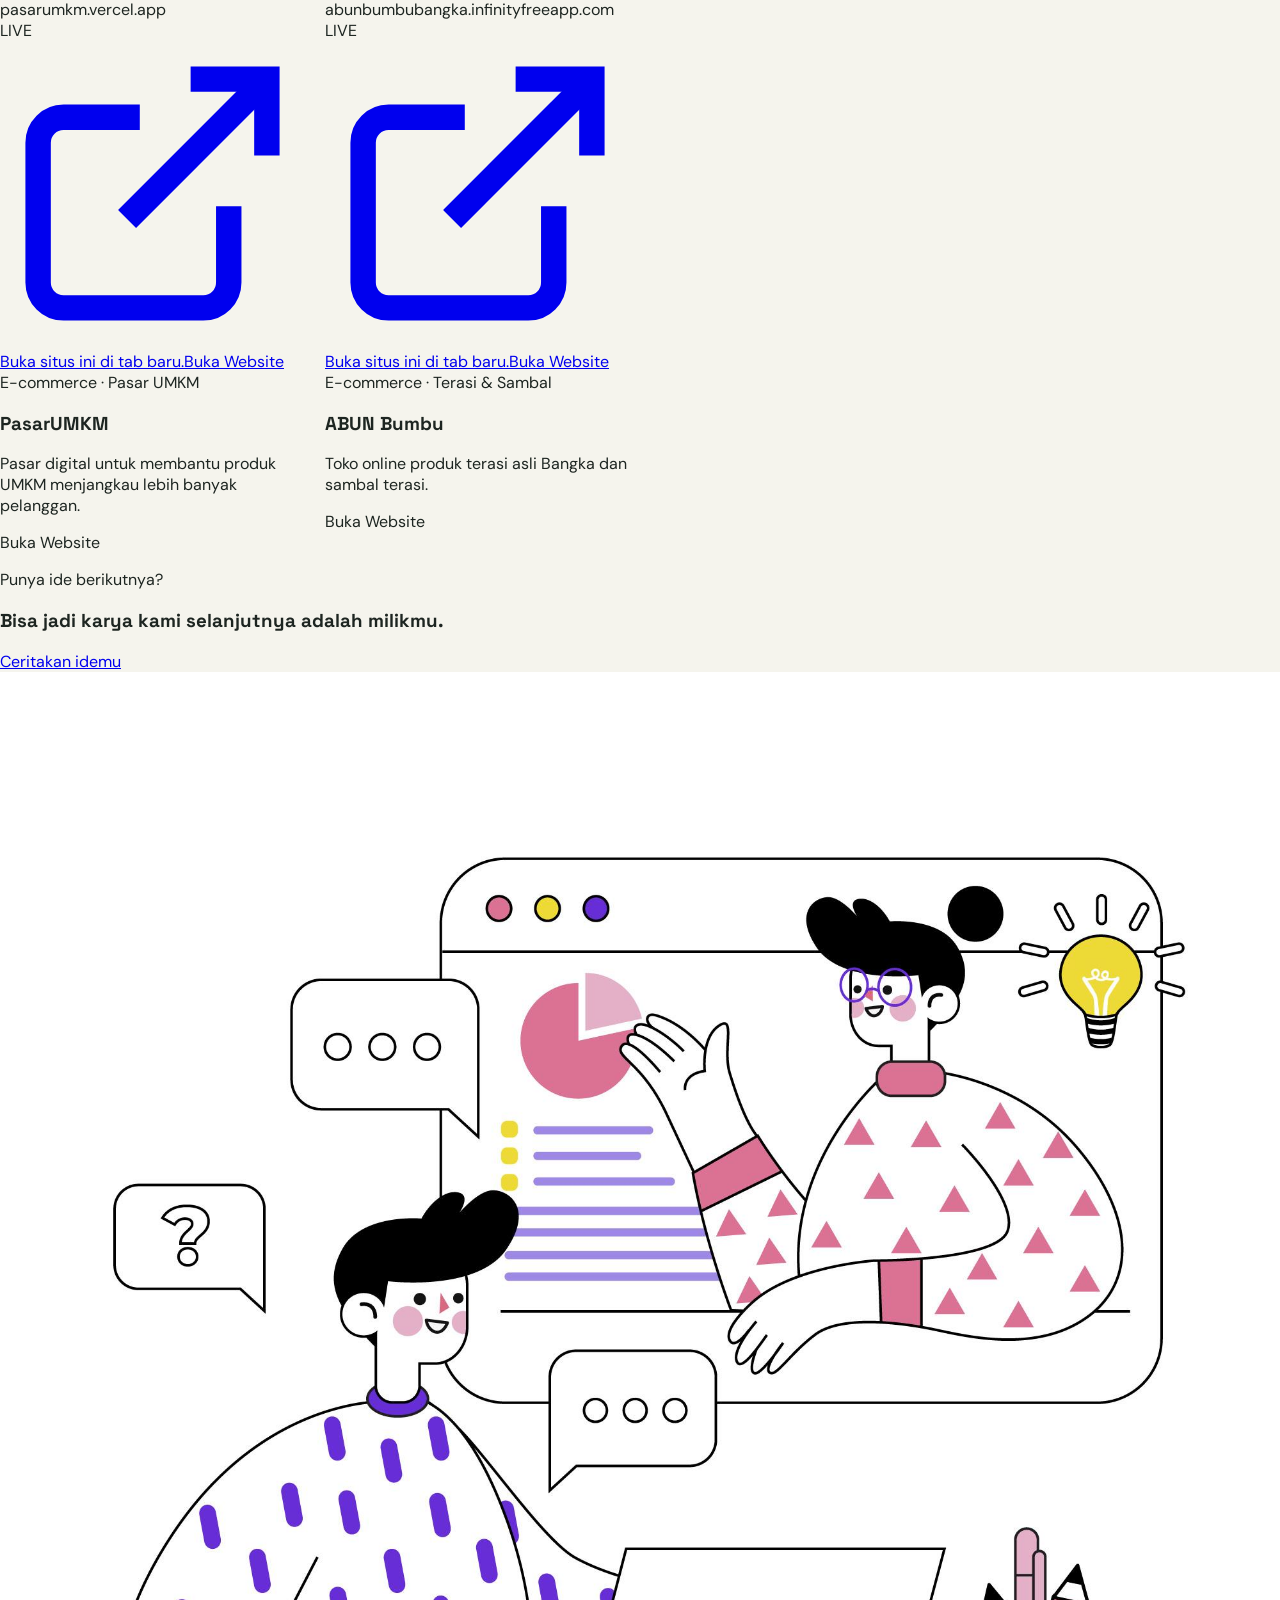
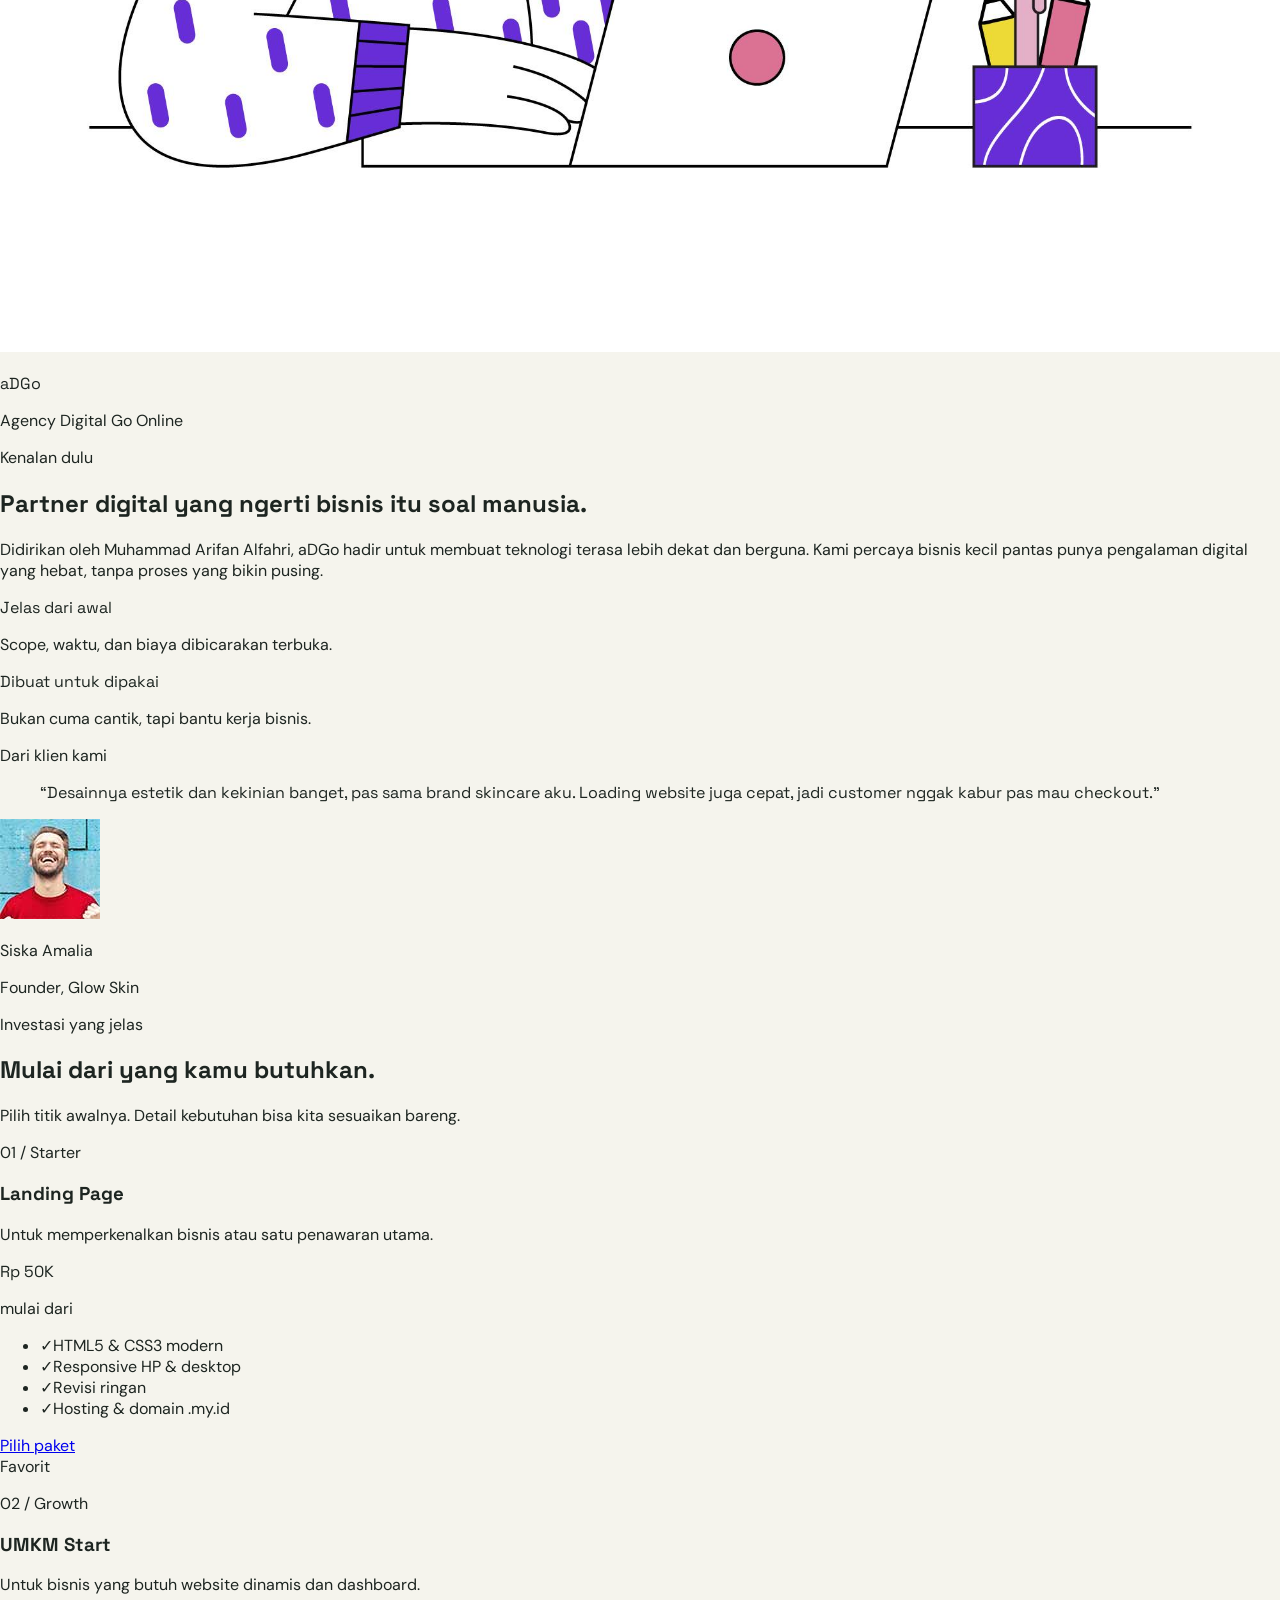
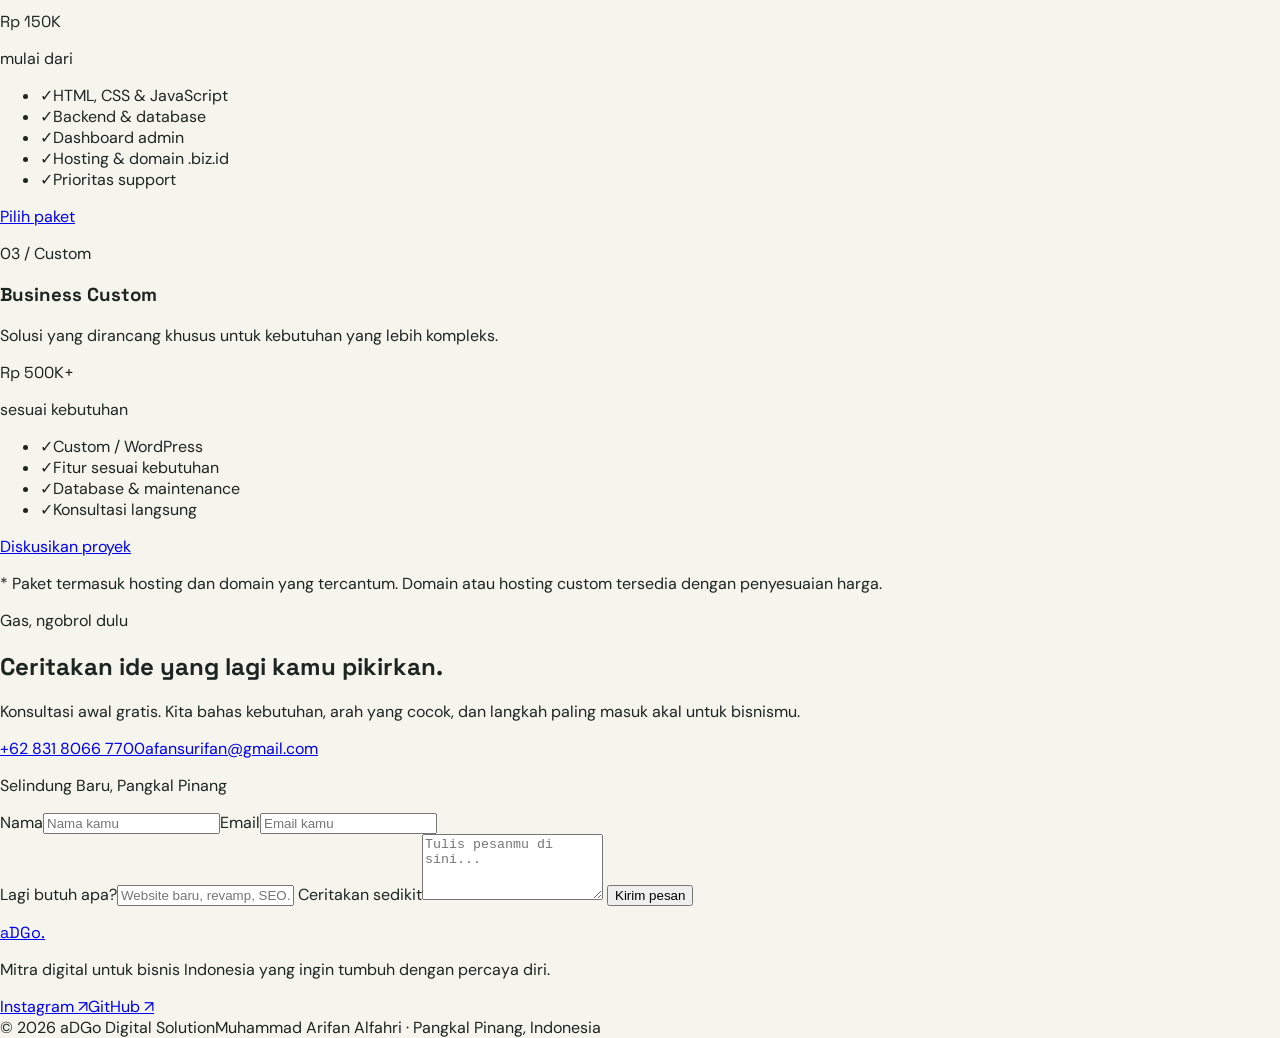
==== commit 2c4ce8b2: "Update index.html" ====
--- a/index.html
+++ b/index.html
@@ -495,6 +495,26 @@
                         data-en="Every project has its own story and challenge. Here are a few we're proud of.">Setiap
                         proyek punya cerita dan tantangannya sendiri. Ini beberapa yang kami banggakan.</p>
                 </div>
+
+                <!-- ▼▼▼ DISCLAIMER PROYEK ▼▼▼ -->
+                <div
+                    class="mb-6 flex items-start gap-3 rounded-2xl border border-[#d7ff4f]/30 bg-[#d7ff4f]/10 p-4 sm:mb-8 sm:p-5">
+                    <span class="grid size-8 shrink-0 place-items-center rounded-full bg-[#d7ff4f] text-[#1d2521]">
+                        <i data-lucide="info" class="size-4"></i>
+                    </span>
+                    <div class="text-sm leading-6 text-white/80">
+                        <p class="mb-1 text-xs font-bold uppercase tracking-[.14em] text-[#d7ff4f]"
+                            data-id="Catatan penting" data-en="Important note">Catatan penting</p>
+                        <p data-id="Seluruh proyek di bawah ini merupakan proyek jadi (sudah selesai), namun menggunakan domain sebelum perilisan — yaitu domain pada saat pembuatan prototipe. Jika Anda ingin melihat versi website yang asli/aktif, silakan cari nama website yang spesifik di Google."
+                            data-en="All projects below are finished projects, but they use pre-release domains — the domains from their prototype stage. If you'd like to see the actual live version, please search the specific website name on Google.">
+                            Seluruh proyek di bawah ini merupakan proyek jadi (sudah selesai), namun menggunakan domain
+                            sebelum perilisan — yaitu domain pada saat pembuatan prototipe. Jika Anda ingin melihat
+                            versi website yang asli/aktif, silakan cari nama website yang spesifik di Google.
+                        </p>
+                    </div>
+                </div>
+                <!-- ▲▲▲ END DISCLAIMER ▲▲▲ -->
+
                 <div id="projectGrid" class="grid"></div>
                 <div
                     class="mt-6 flex flex-col gap-4 rounded-[1.4rem] bg-[#d7ff4f] p-6 text-[#1d2521] sm:flex-row sm:items-center sm:justify-between sm:p-8">
@@ -1054,5 +1074,4 @@
 
 </body>
 
-
 </html>
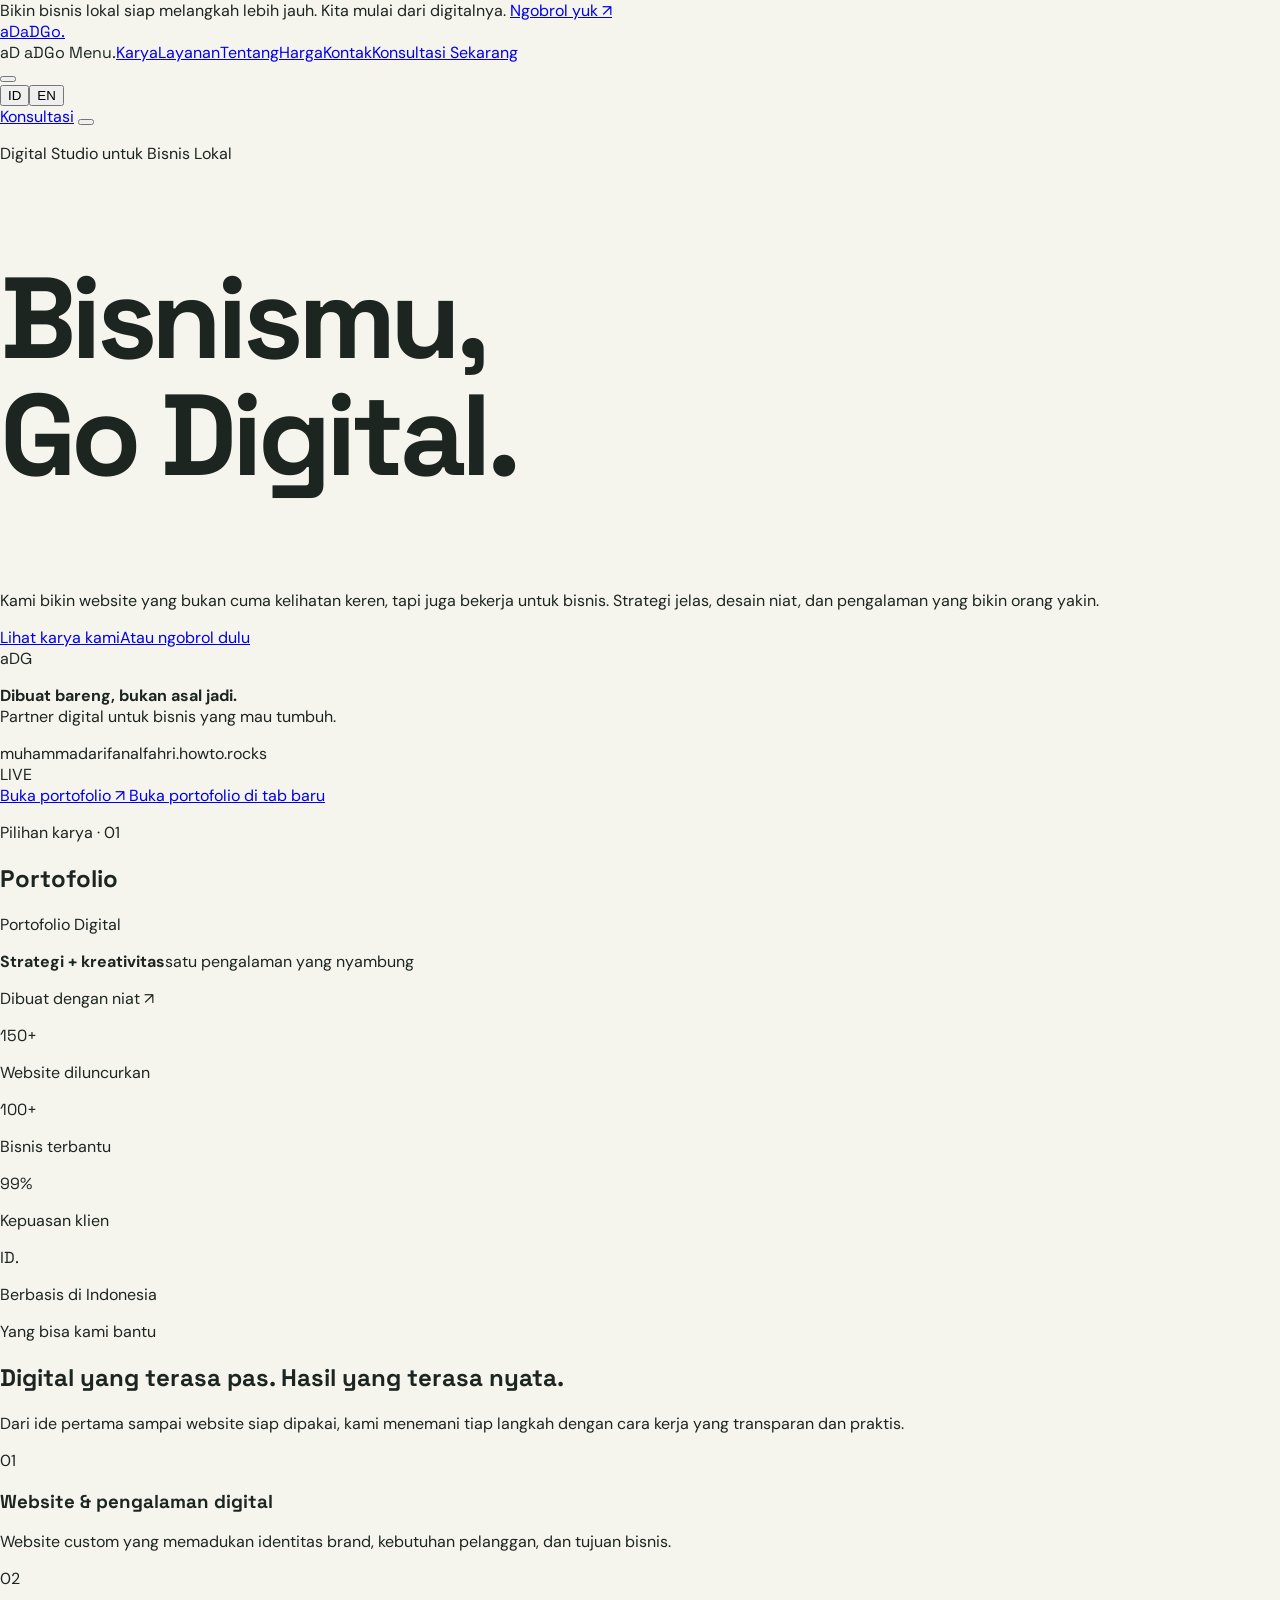
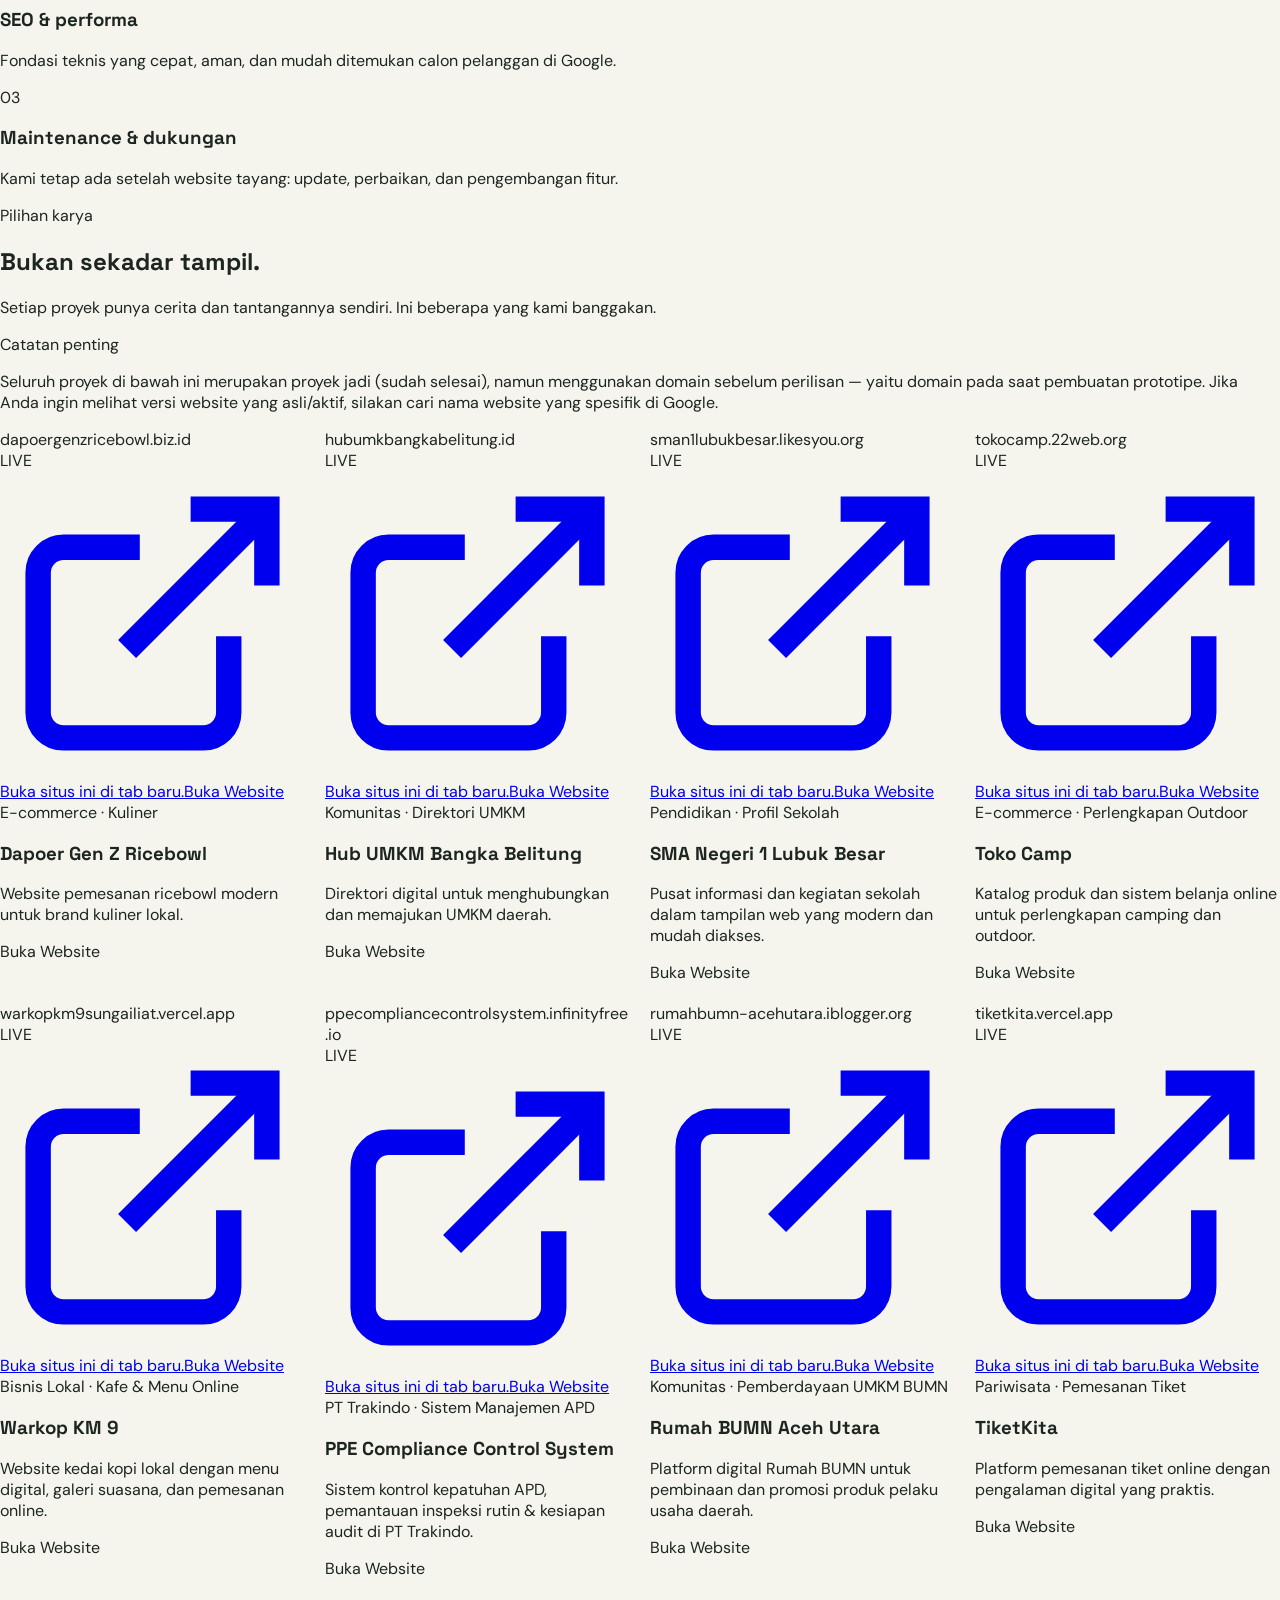
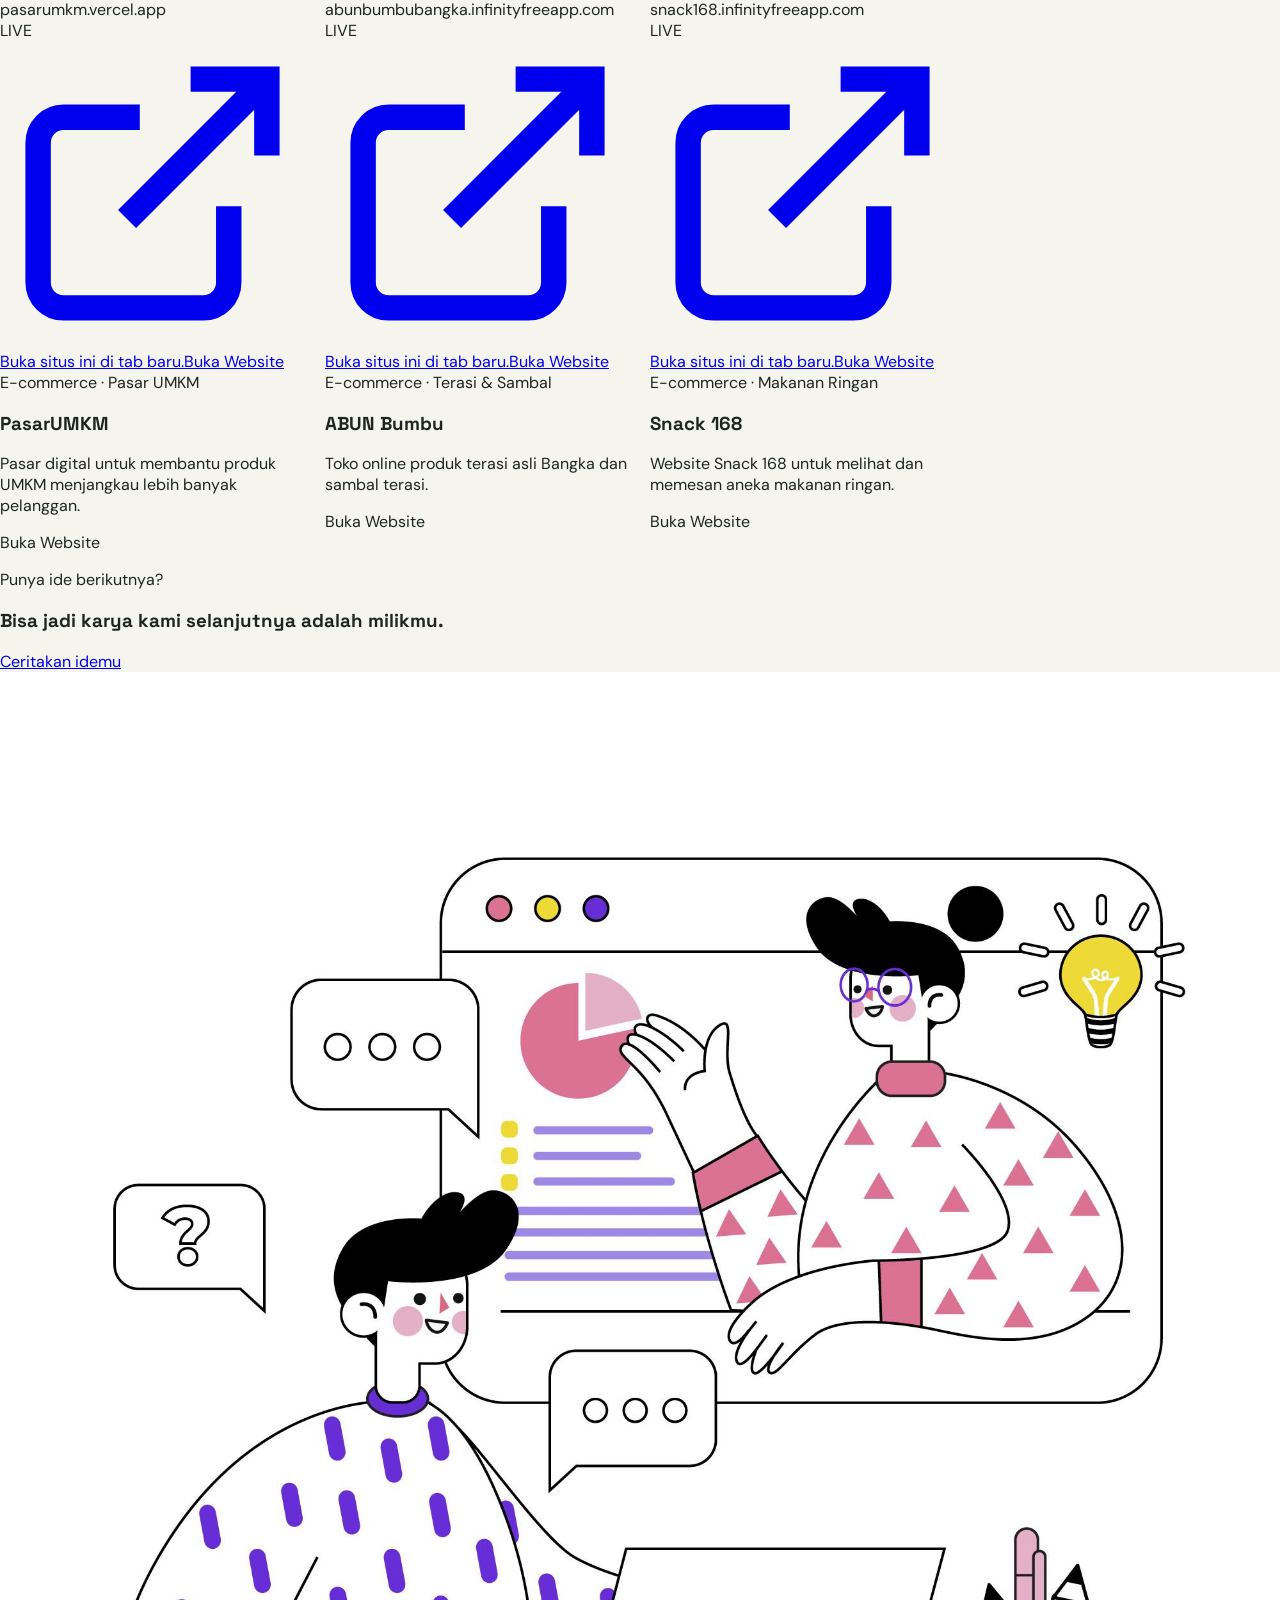
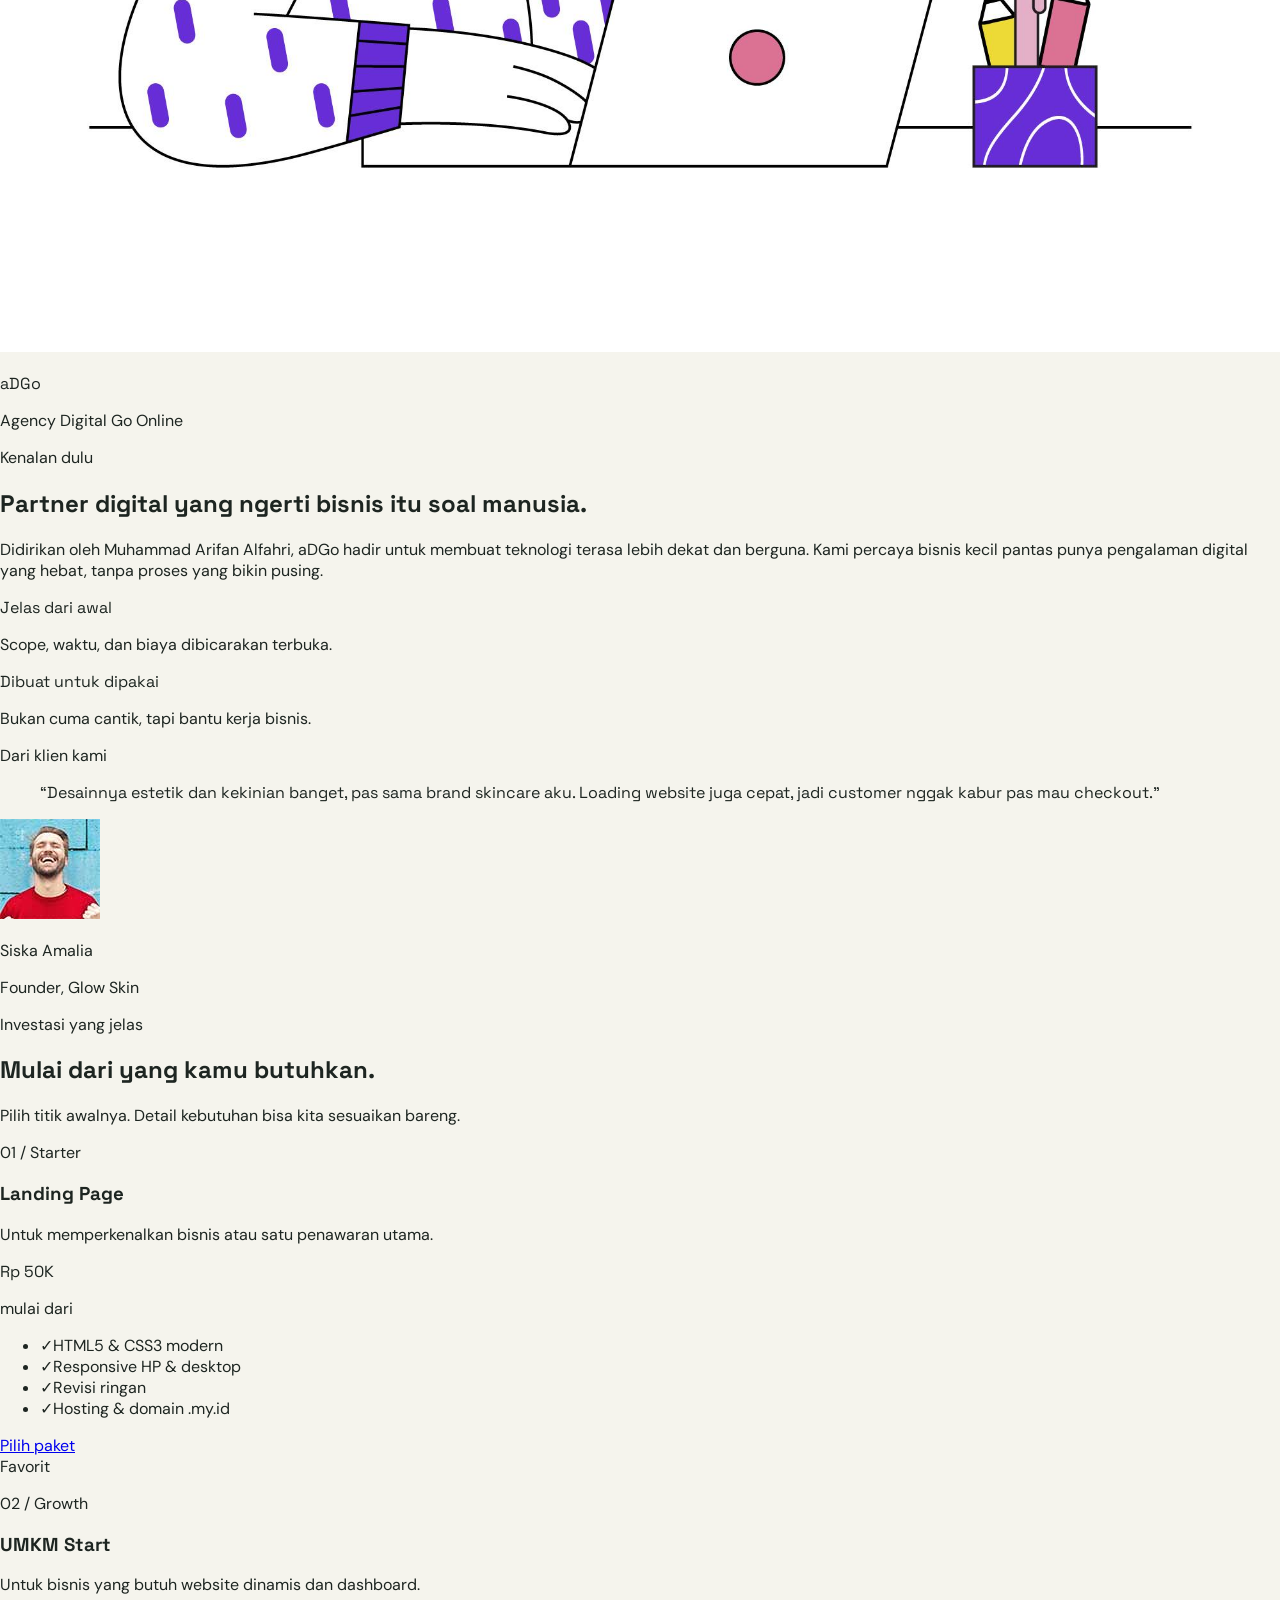
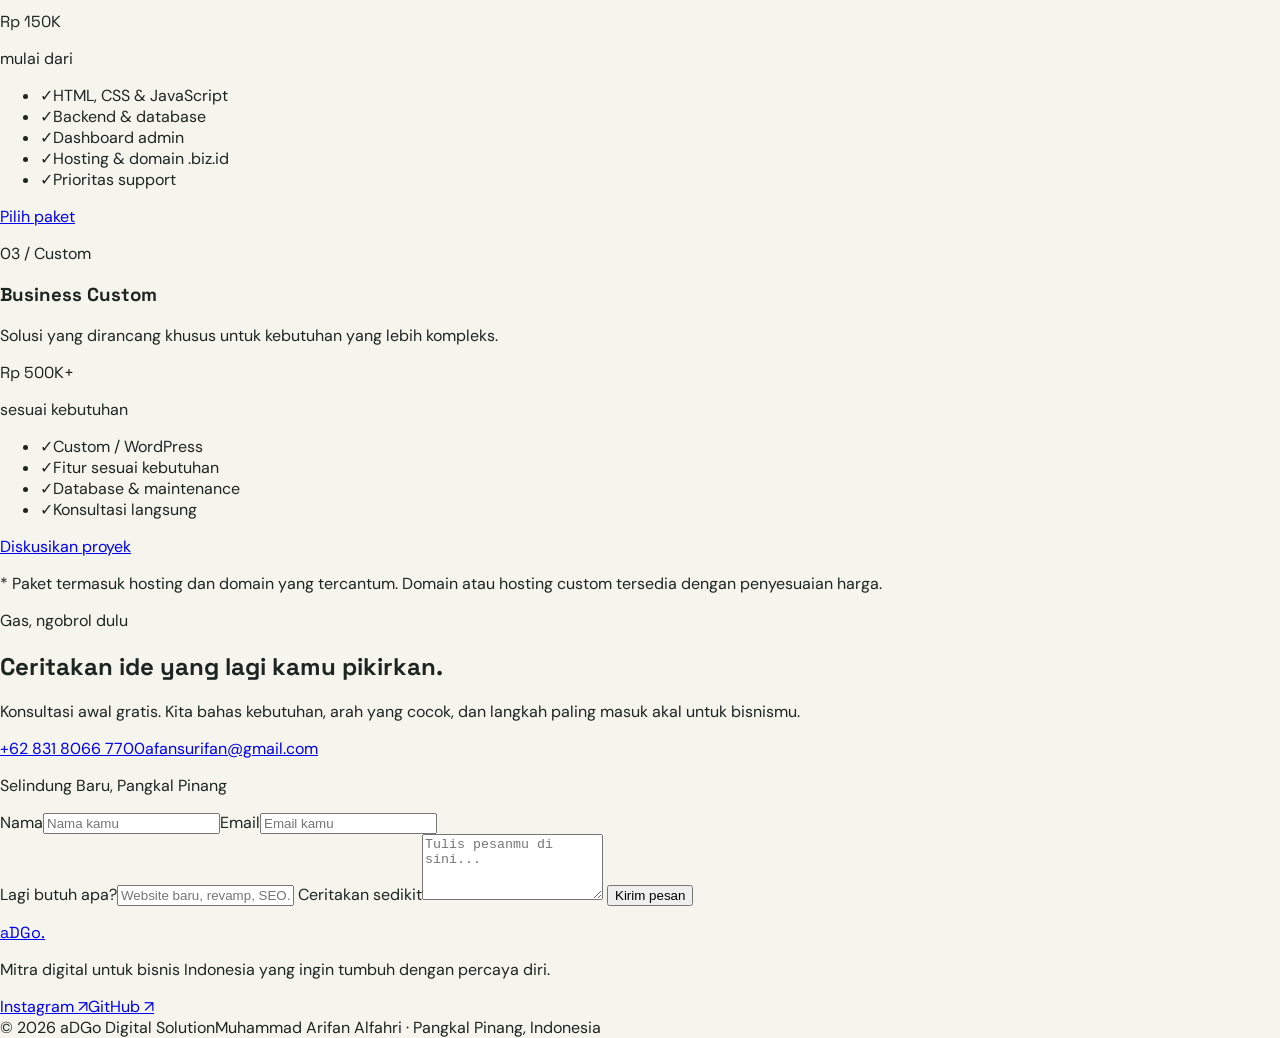
==== commit 08172ce3: "Add Snack 168 project and share preview image Co-authored-by: Copilot <223556219+Copilot@users.norep" ====
--- a/index.html
+++ b/index.html
@@ -12,9 +12,16 @@
     <meta property="og:title" content="aDGo — Digital yang bikin bisnis bergerak">
     <meta property="og:description"
         content="Website yang dirancang untuk bikin bisnis lokal tampil lebih serius di dunia digital.">
-    <meta property="og:image" content="https://adgo.vercel.app/img/portfolio-1.jpg">
+    <meta property="og:image" content="https://adgo.vercel.app/bagikan.png">
+    <meta property="og:image:alt" content="Tampilan halaman utama aDGo">
     <meta property="og:url" content="https://adgo.vercel.app/">
     <meta property="og:type" content="website">
+    <meta name="twitter:card" content="summary_large_image">
+    <meta name="twitter:title" content="aDGo — Digital yang bikin bisnis bergerak">
+    <meta name="twitter:description"
+        content="Website yang dirancang untuk bikin bisnis lokal tampil lebih serius di dunia digital.">
+    <meta name="twitter:image" content="https://adgo.vercel.app/bagikan.png">
+    <meta name="twitter:image:alt" content="Tampilan halaman utama aDGo">
     <title>aDGo — Agency Digital Go Online</title>
     <link rel="icon" href="favicon.svg" type="image/svg+xml">
     <link rel="preconnect" href="https://fonts.googleapis.com">
@@ -888,6 +895,15 @@
                 categoryEn: "E-commerce · Shrimp Paste & Sambal",
                 descriptionId: "Toko online produk terasi asli Bangka dan sambal terasi.",
                 descriptionEn: "Online store for authentic Bangka shrimp paste and shrimp paste sambal."
+            },
+            {
+                url: "https://snack168.infinityfreeapp.com/",
+                title: "Snack 168",
+                embed: false,
+                categoryId: "E-commerce · Makanan Ringan",
+                categoryEn: "E-commerce · Snacks",
+                descriptionId: "Website Snack 168 untuk melihat dan memesan aneka makanan ringan.",
+                descriptionEn: "Snack 168 website for browsing and ordering a variety of snacks."
             }
         ];
 
